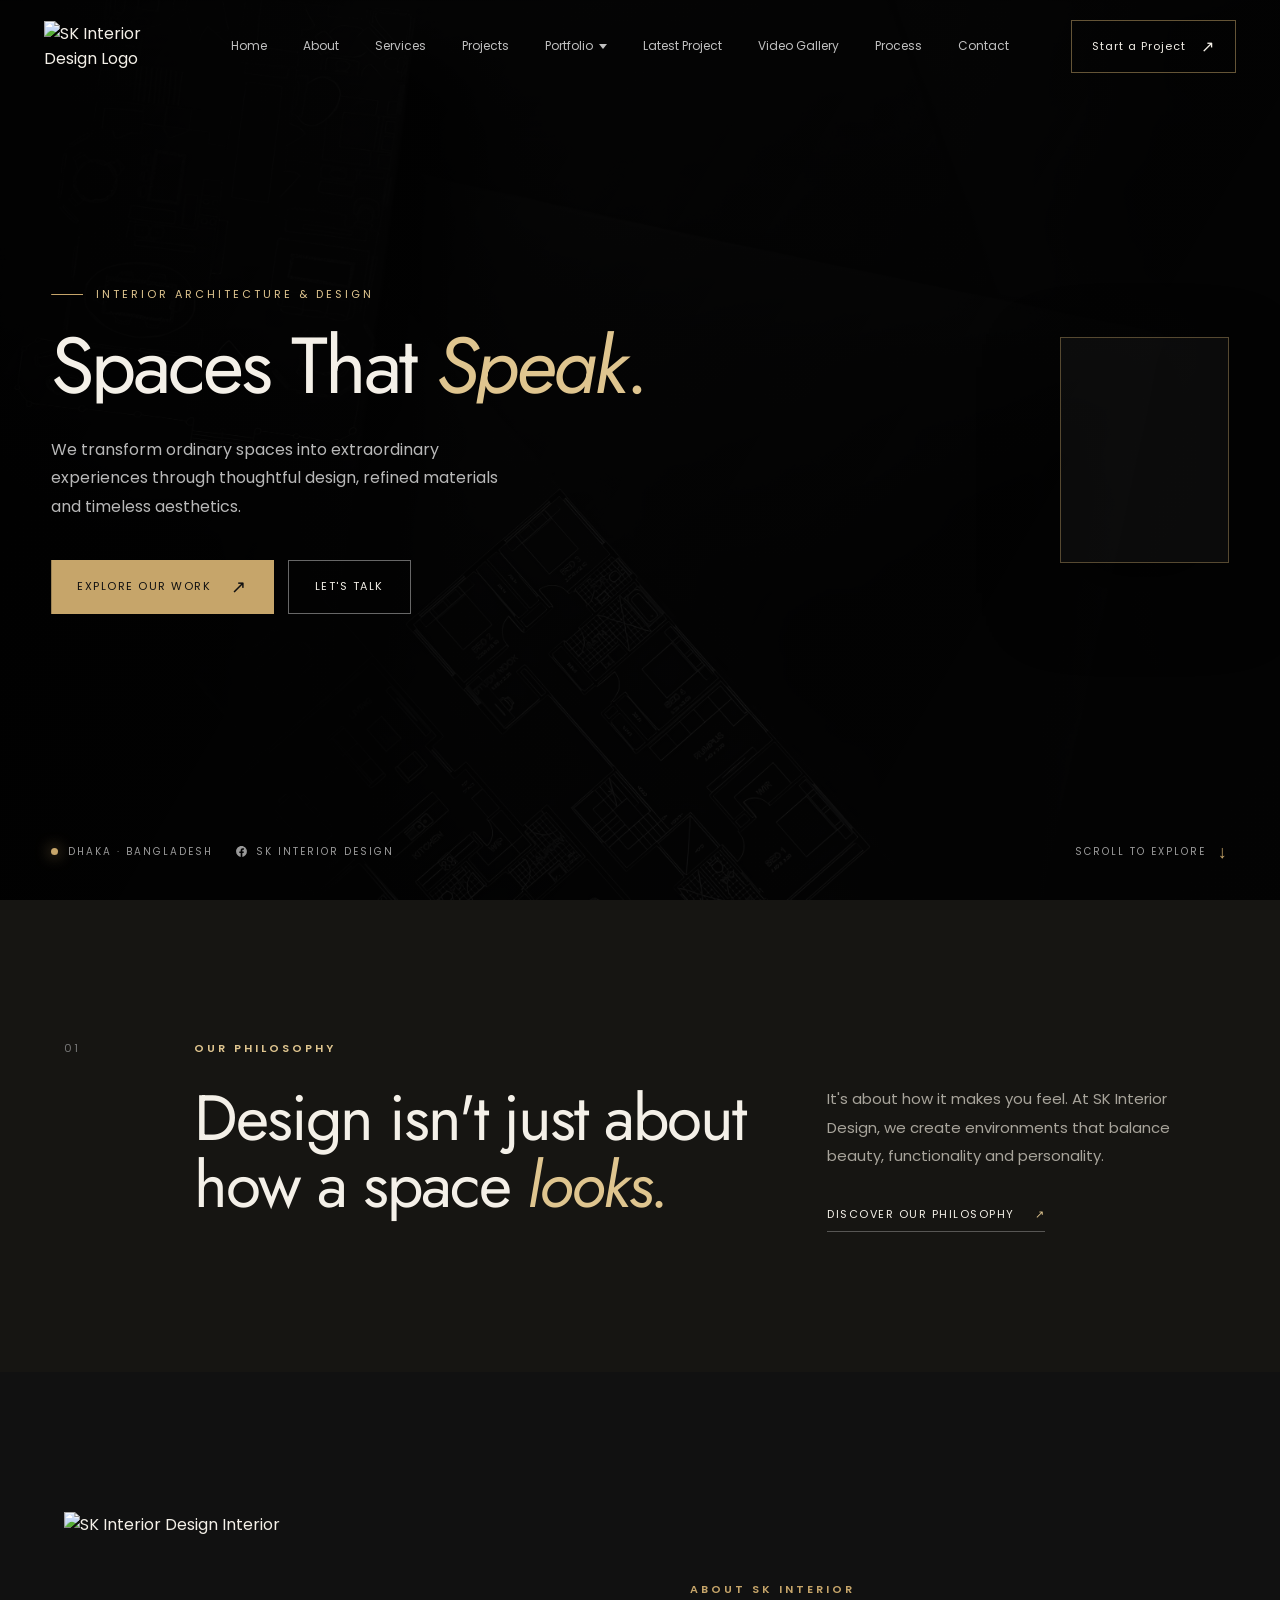
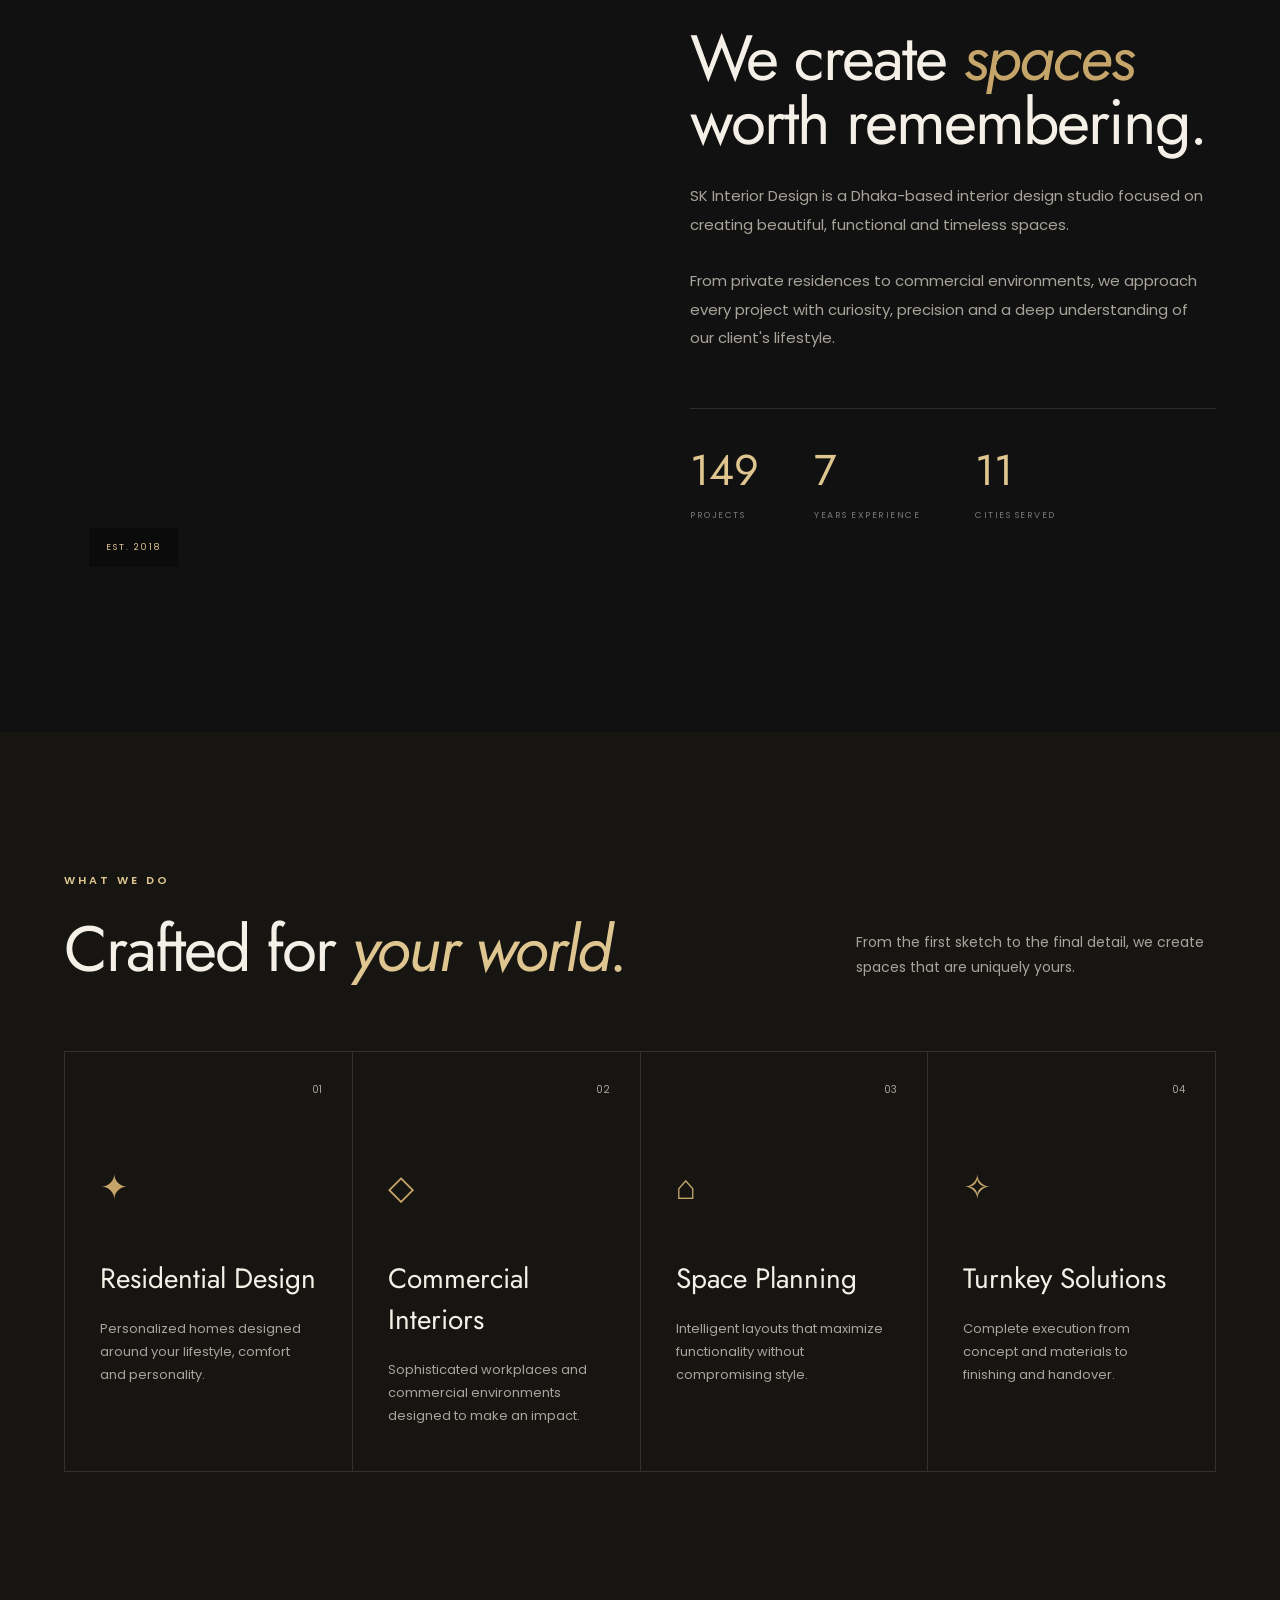
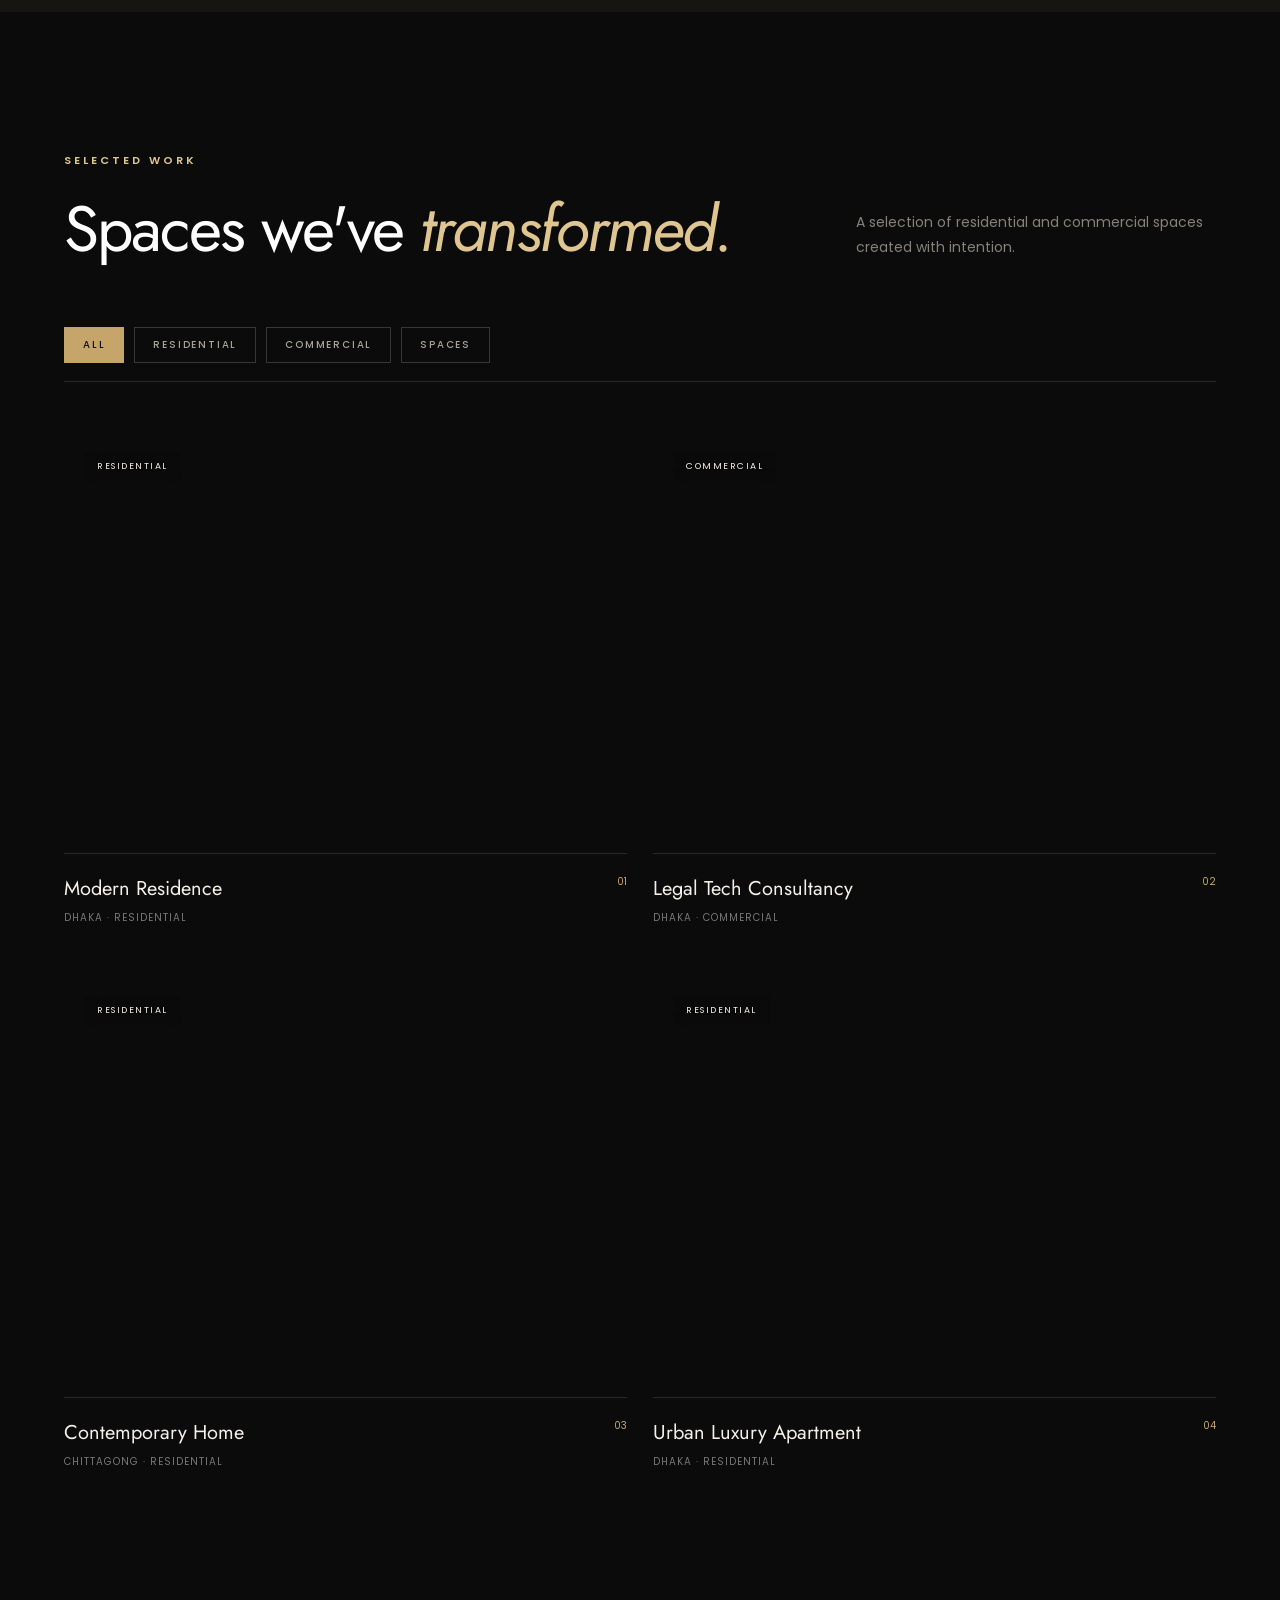
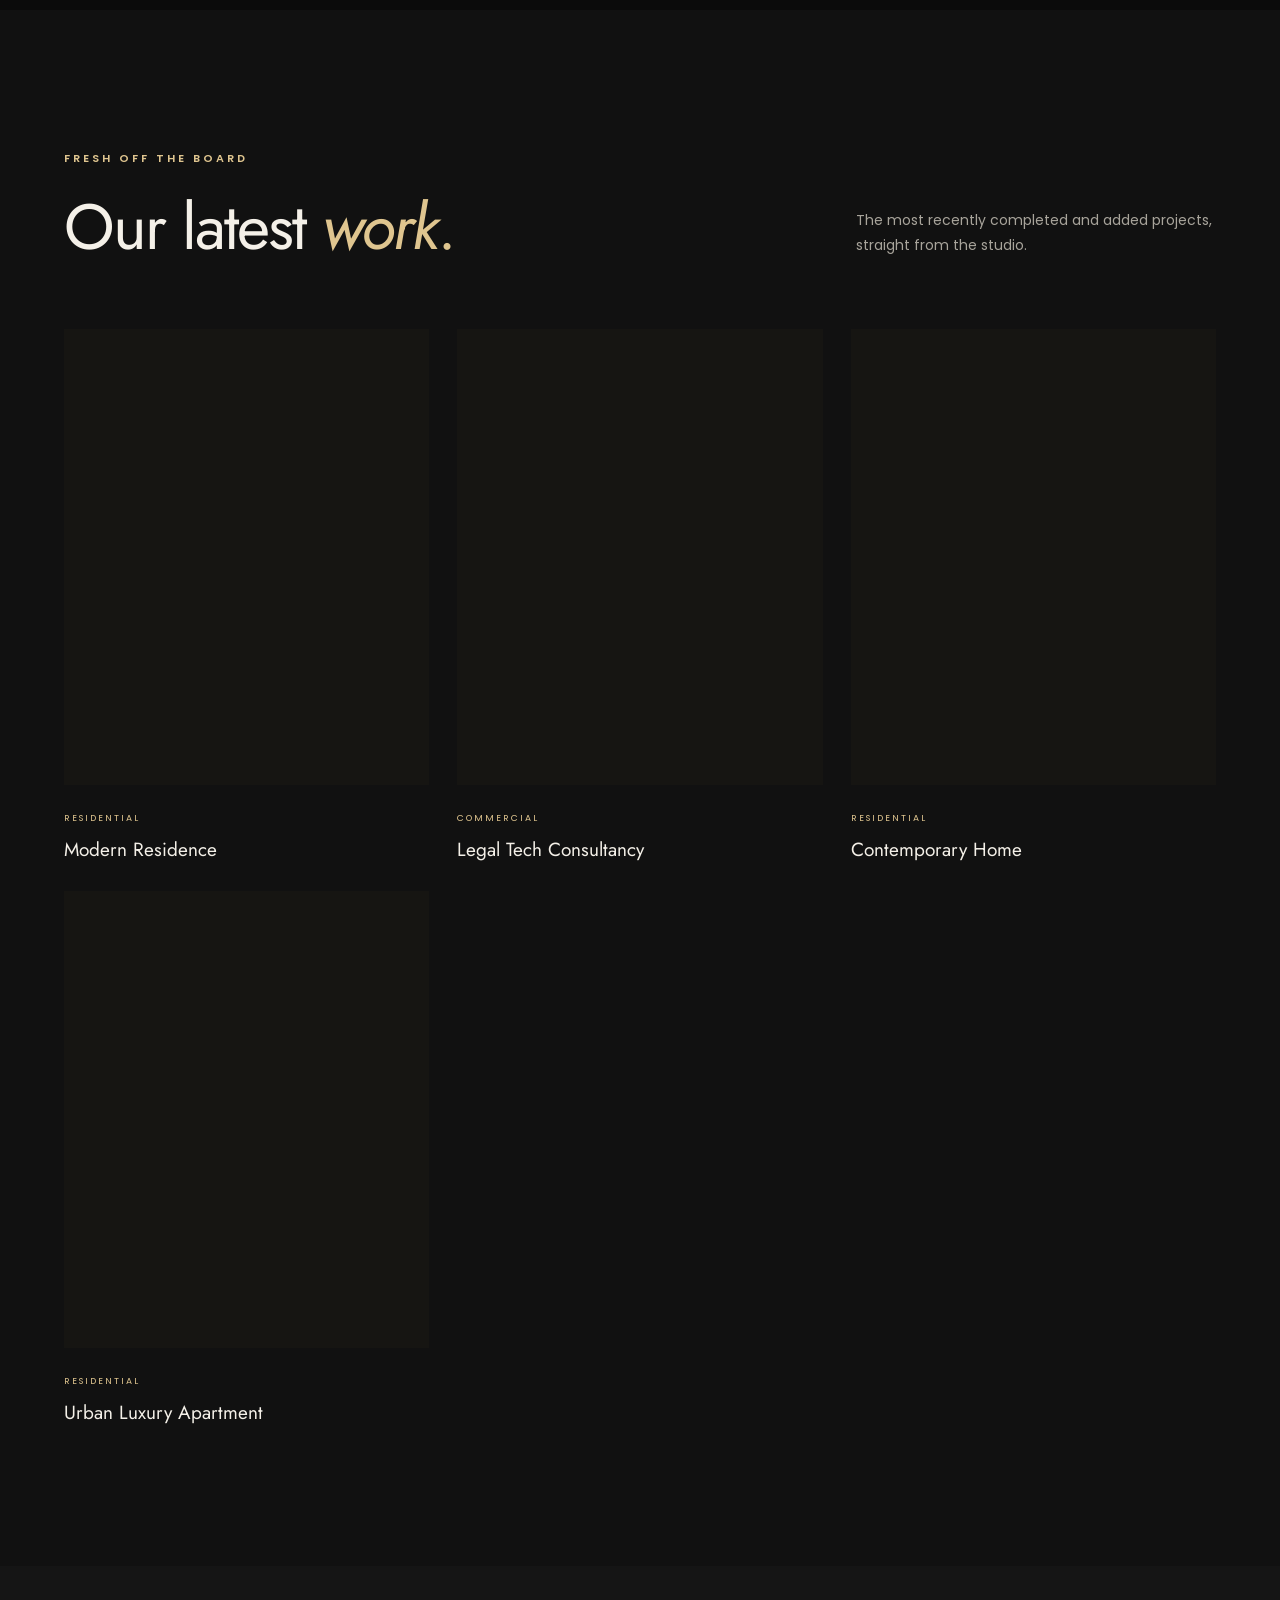
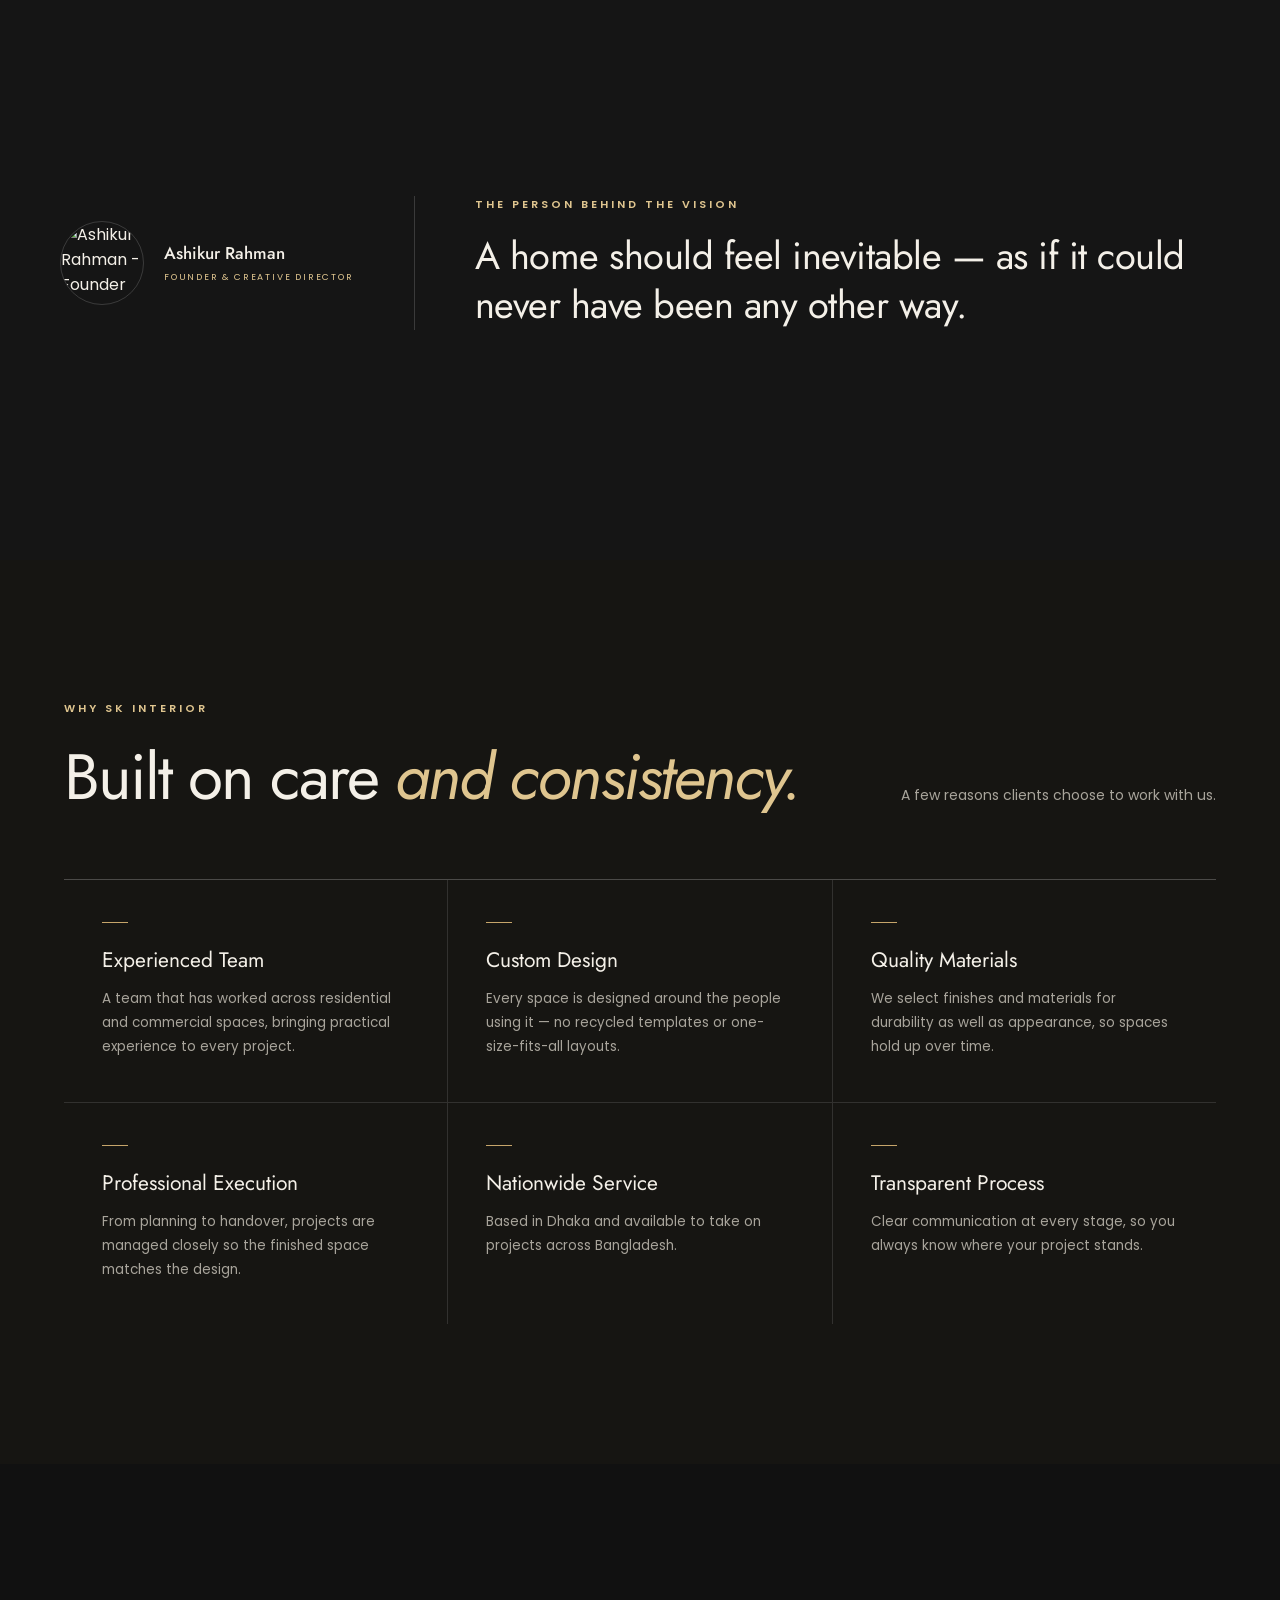
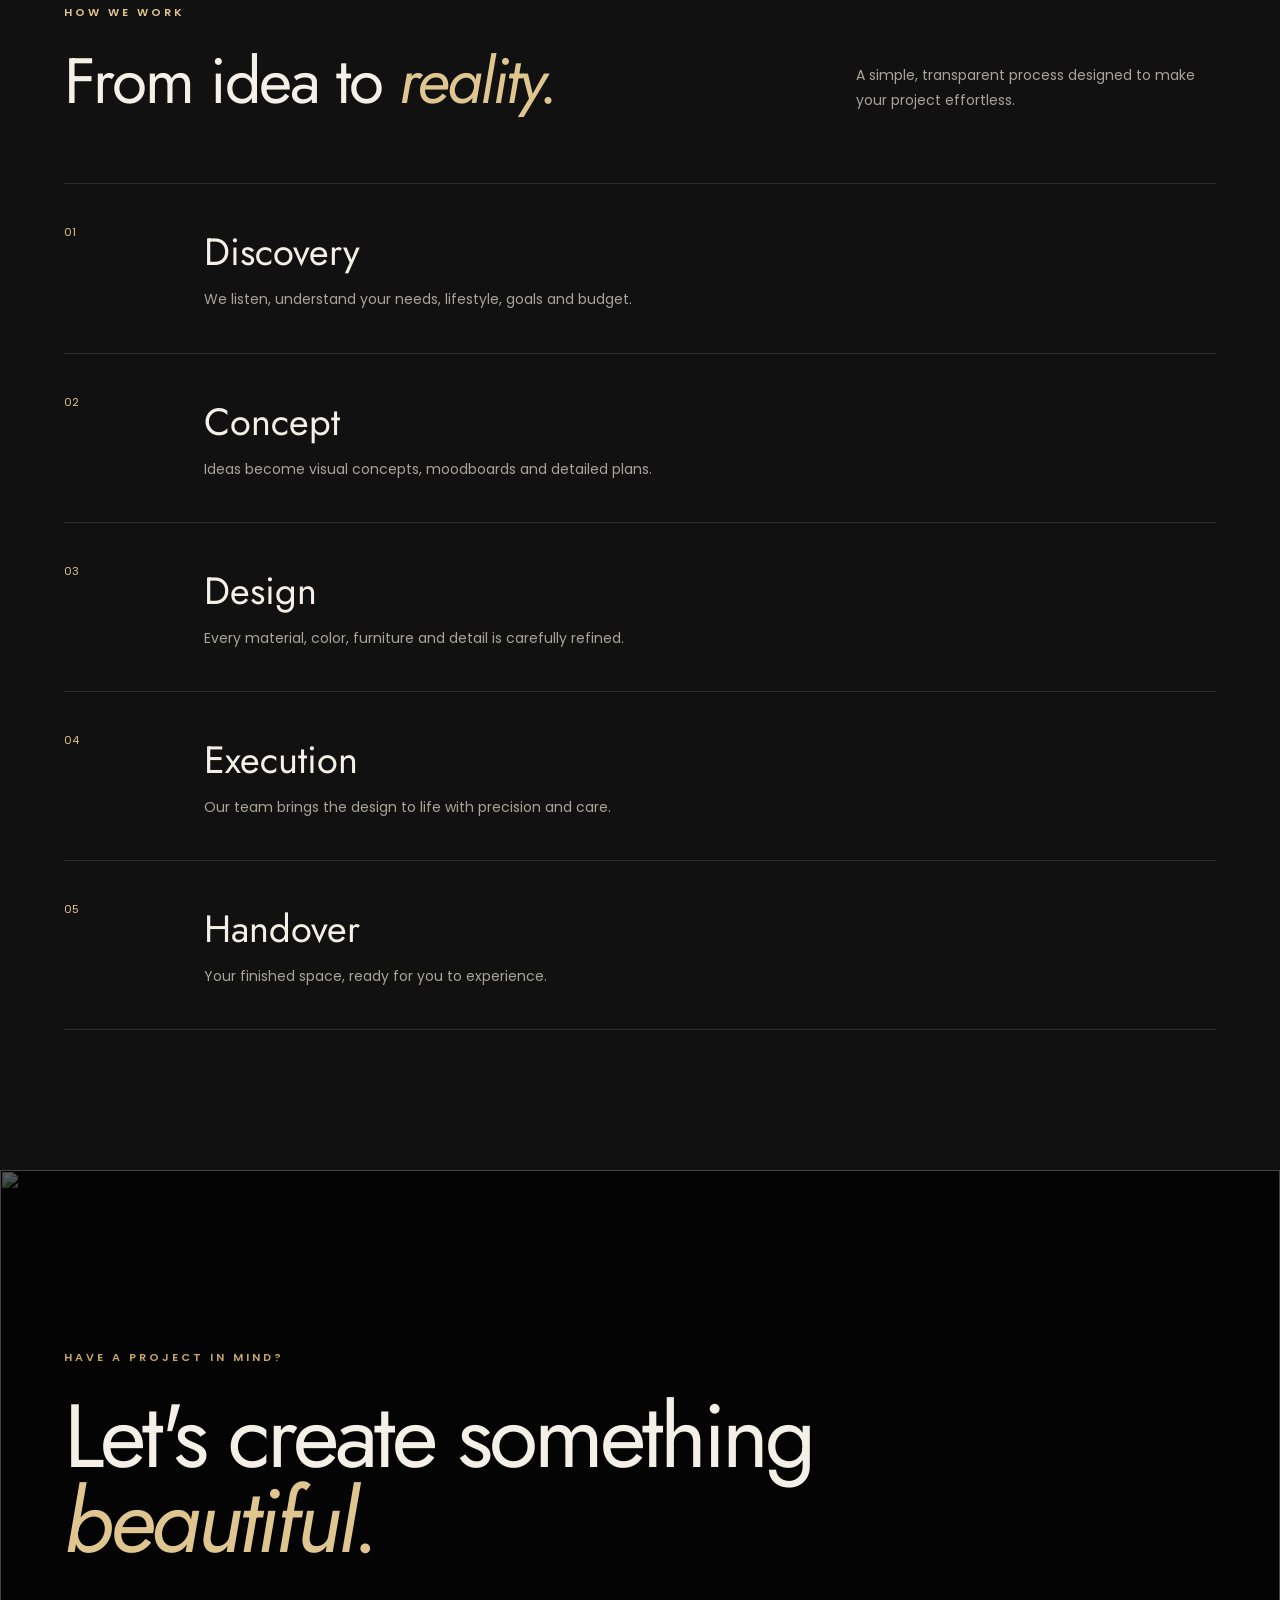
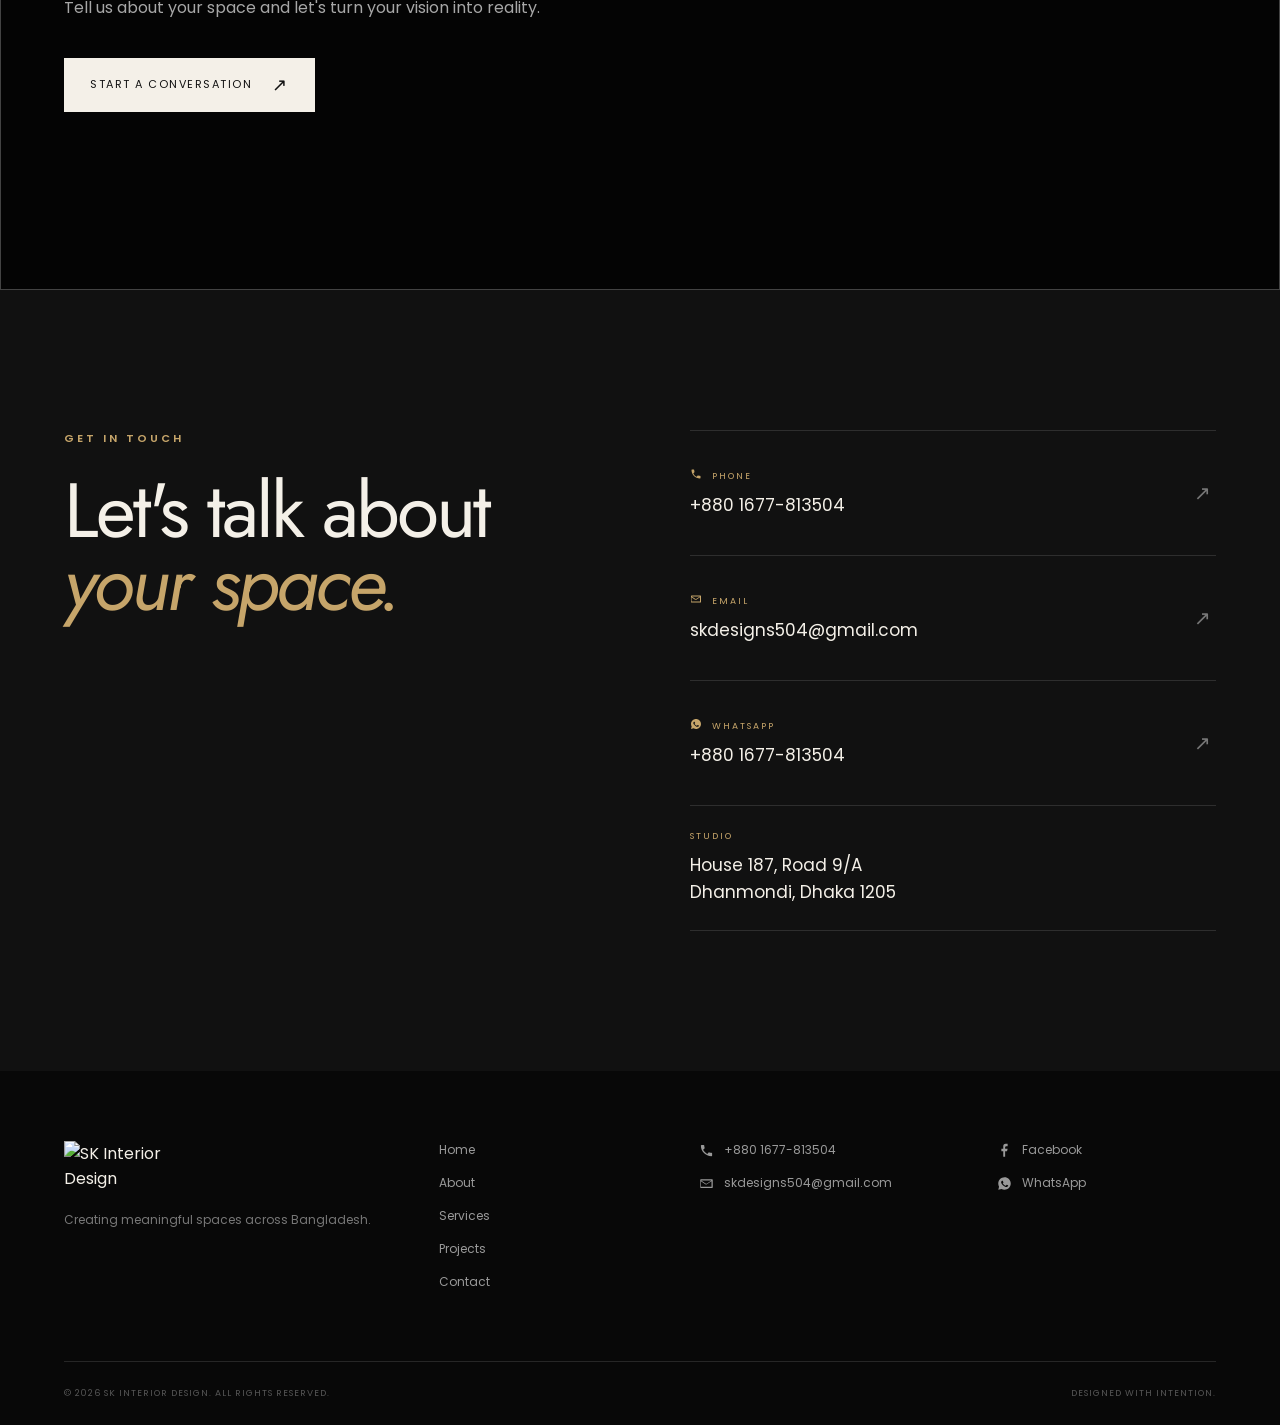
==== index.html @ 8499d1b9 "Initial SK Interior Design" ====
<!DOCTYPE html>
<html lang="en">
<head>
    <meta charset="UTF-8">
    <meta name="viewport" content="width=device-width, initial-scale=1.0">

    <title>SK Interior Design — Crafting Spaces That Inspire</title>

    <meta name="description" content="SK Interior Design creates sophisticated residential, commercial and luxury interior spaces across Bangladesh.">

    <meta name="color-scheme" content="dark">
    <meta name="theme-color" content="#0b0b0b">
    <link rel="preconnect" href="https://script.google.com">
    <link rel="preconnect" href="https://script.googleusercontent.com">
    <link rel="preconnect" href="https://drive.google.com">
    <link rel="preconnect" href="https://lh3.googleusercontent.com" crossorigin>
    <link rel="preconnect" href="https://fonts.googleapis.com">
    <link rel="preconnect" href="https://fonts.gstatic.com" crossorigin>

    <link href="https://fonts.googleapis.com/css2?family=Jost:wght@300;400;500;600;700&family=Poppins:wght@300;400;500;600;700&display=swap" rel="stylesheet">

    <link rel="stylesheet" href="style.css">
    <!-- Start fetching the admin-set homepage image URL immediately,
         instead of waiting for all the scripts at the bottom of the
         page to load first. script.js picks this promise up. -->
    <script src="js/config.js"></script>
    <script>
        (function () {
            try {
                if (typeof API_BASE_URL !== "undefined" && API_BASE_URL) {
                    window.__skSettings = fetch(API_BASE_URL + "?action=getSettings")
                        .then(function (r) { return r.json(); })
                        .then(function (j) { return j && j.success ? j.data : {}; })
                        .catch(function () { return {}; });
                }
            } catch (e) {}
        })();
    </script>
</head>

<body>

    <!-- ================= NAVBAR ================= -->

    <header class="navbar">

        <div class="nav-container">

            <a href="#home" class="logo">
                <img src="images/logo.png" alt="SK Interior Design Logo">
            </a>

            <nav class="nav-links">

                <a href="#home">Home</a>
                <a href="#about">About</a>
                <a href="#services">Services</a>
                <a href="#projects">Projects</a>

                <div class="nav-item-dropdown" id="portfolioNavItem">
                    <button type="button" class="nav-dropdown-trigger" id="portfolioNavTrigger" aria-expanded="false" aria-haspopup="true">
                        Portfolio
                        <span class="nav-caret" aria-hidden="true"></span>
                    </button>
                    <div class="portfolio-dropdown-panel" id="portfolioDropdownPanel">
                        <!-- Populated from the backend at runtime. See js/portfolio.js: renderPortfolioDropdown() -->
                    </div>
                </div>

                <a href="#latestProject">Latest Project</a>
                <a href="#videoGallery">Video Gallery</a>
                <a href="#process">Process</a>
                <a href="#contact">Contact</a>

            </nav>

            <a href="#contact" class="nav-button">
                Start a Project
                <span>↗</span>
            </a>

            <button class="menu-toggle" aria-label="Open Menu">
                <span></span>
                <span></span>
            </button>

        </div>

    </header>



    <!-- ================= HERO ================= -->

    <main>

        <section class="hero" id="home">

            <!-- Permanent background image — set once from a local file,
                 never changed via admin. Save your image as exactly:
                 images/hero-bg.jpg -->
            <div class="hero-fixed-bg">
                <img src="images/hero-bg.jpg" alt="">
            </div>

            <div class="hero-overlay"></div>

            <div class="container hero-inner">

                <div class="hero-text">

                    <div class="hero-kicker">
                        <span></span>
                        INTERIOR ARCHITECTURE & DESIGN
                    </div>

                    <h1>
                        Spaces That
                        <em>Speak.</em>
                    </h1>

                    <p>
                        We transform ordinary spaces into extraordinary
                        experiences through thoughtful design, refined
                        materials and timeless aesthetics.
                    </p>

                    <div class="hero-actions">

                        <a href="#projects" class="button button-primary">
                            Explore Our Work
                            <span>↗</span>
                        </a>

                        <a href="#contact" class="button button-outline">
                            Let's Talk
                        </a>

                    </div>

                </div>

                <!-- This image is the one controlled from Admin → Home.
                     Uploading a new one there swaps #heroImage's src
                     (see script.js: applyHomepageSettings()) — the
                     slide-in animation below plays on every page load
                     regardless of which image is set. -->
                <div class="hero-photo">
                    <img
                        id="heroImage"
                        data-default="https://images.unsplash.com/photo-1771888703723-01d85da1dae1?auto=format&fit=crop&w=1600&q=90"
                        alt="Featured interior"
                    >
                </div>

            </div>


            <div class="hero-bottom">

                <div class="hero-meta">

                    <div class="hero-location">
                        <span class="dot"></span>
                        Dhaka · Bangladesh
                    </div>

                    <a href="https://www.facebook.com/skinteriordesign.bd/" target="_blank" rel="noopener" class="hero-facebook">
                        <svg viewBox="0 0 24 24" aria-hidden="true"><path d="M22 12.06C22 6.5 17.52 2 12 2S2 6.5 2 12.06C2 17.08 5.66 21.23 10.44 22v-7.03H7.9v-2.91h2.54V9.85c0-2.5 1.49-3.89 3.77-3.89 1.09 0 2.24.2 2.24.2v2.46h-1.26c-1.24 0-1.63.77-1.63 1.56v1.88h2.78l-.45 2.91h-2.33V22C18.34 21.23 22 17.08 22 12.06Z"/></svg>
                        SK Interior Design
                    </a>

                </div>

                <div class="hero-scroll">
                    Scroll to explore
                    <span>↓</span>
                </div>

            </div>

        </section>



        <!-- ================= INTRO ================= -->

        <section class="intro section">

            <div class="container">

                <div class="intro-grid">

                    <div class="section-number">
                        01
                    </div>

                    <div class="intro-heading">

                        <div class="eyebrow">
                            OUR PHILOSOPHY
                        </div>

                        <h2>
                            Design isn't just
                            about how a space
                            <span>looks.</span>
                        </h2>

                    </div>

                    <div class="intro-text">

                        <p>
                            It's about how it makes you feel.
                            At SK Interior Design, we create
                            environments that balance beauty,
                            functionality and personality.
                        </p>

                        <a href="#about" class="text-link">
                            Discover our philosophy
                            <span>↗</span>
                        </a>

                    </div>

                </div>

            </div>

        </section>



        <!-- ================= ABOUT ================= -->

        <section class="about section" id="about">

            <div class="container">

                <div class="about-grid">

                    <div class="about-image">

                        <img
                            src="https://images.unsplash.com/photo-1600210492486-724fe5c67fb0?auto=format&fit=crop&w=1400&q=90"
                            alt="SK Interior Design Interior"
                        >

                        <div class="image-tag">
                            EST. 2018
                        </div>

                    </div>


                    <div class="about-content">

                        <div class="eyebrow">
                            ABOUT SK INTERIOR
                        </div>

                        <h2>
                            We create
                            <span>spaces</span>
                            worth remembering.
                        </h2>

                        <p>
                            SK Interior Design is a Dhaka-based interior
                            design studio focused on creating beautiful,
                            functional and timeless spaces.
                        </p>

                        <p>
                            From private residences to commercial
                            environments, we approach every project
                            with curiosity, precision and a deep
                            understanding of our client's lifestyle.
                        </p>


                        <div class="stats">

                            <div class="stat">
                                <strong data-count="150">0</strong>
                                <span>Projects</span>
                            </div>

                            <div class="stat">
                                <strong data-count="8">0</strong>
                                <span>Years Experience</span>
                            </div>

                            <div class="stat">
                                <strong data-count="12">0</strong>
                                <span>Cities Served</span>
                            </div>

                        </div>

                    </div>

                </div>

            </div>

        </section>



        <!-- ================= SERVICES ================= -->

        <section class="services section" id="services">

            <div class="container">

                <div class="section-header">

                    <div>
                        <div class="eyebrow">
                            WHAT WE DO
                        </div>

                        <h2>
                            Crafted for
                            <span>your world.</span>
                        </h2>
                    </div>

                    <p>
                        From the first sketch to the final detail,
                        we create spaces that are uniquely yours.
                    </p>

                </div>


                <div class="services-grid" id="servicesGrid">
                    <!-- Rendered dynamically by script.js from js/api.js (getServices) -->
                </div>

            </div>

        </section>



        <!-- ================= PROJECTS ================= -->

        <section class="projects section" id="projects">

            <div class="container">

                <div class="section-header projects-header">

                    <div>

                        <div class="eyebrow">
                            SELECTED WORK
                        </div>

                        <h2>
                            Spaces we've
                            <span>transformed.</span>
                        </h2>

                    </div>

                    <p>
                        A selection of residential and commercial
                        spaces created with intention.
                    </p>

                </div>


                <div class="filter-bar" id="filterBar">
                    <!-- Category filter buttons are generated by js/projects.js -->
                </div>

                <div class="project-grid" id="projectGrid">
                    <!-- Project cards are generated by js/projects.js -->
                </div>

            </div>

        </section>



        <!-- ================= PROJECT DETAIL MODAL ================= -->

        <div class="project-modal" id="projectModal" aria-hidden="true">

            <button class="project-modal-close" id="modalClose" aria-label="Close project">✕</button>

            <div class="project-modal-inner">

                <div class="project-modal-gallery" id="modalGallery">
                    <img id="modalGalleryImg" src="" alt="">
                    <div class="gallery-loading" id="galleryLoading" aria-hidden="true"><span></span></div>

                    <button class="gallery-nav gallery-prev" id="galleryPrev" aria-label="Previous image">‹</button>
                    <button class="gallery-nav gallery-next" id="galleryNext" aria-label="Next image">›</button>

                    <div class="gallery-dots" id="galleryDots"></div>
                </div>

                <div class="gallery-thumbs" id="galleryThumbs"></div>

                <div class="project-modal-projectnav">
                    <button type="button" id="modalPrevProject" aria-label="Previous project">‹ Previous Project</button>
                    <button type="button" id="modalNextProject" aria-label="Next project">Next Project ›</button>
                </div>

                <div class="project-modal-body">

                    <div>
                        <div class="project-modal-meta" id="modalMeta"></div>
                        <h3 class="project-modal-title" id="modalTitle"></h3>

                        <p class="project-modal-description" id="modalDescription"></p>

                        <div class="project-modal-video" id="modalVideo"></div>
                    </div>

                    <div class="project-modal-facts" id="modalFacts"></div>

                </div>

            </div>

        </div>



        <!-- ================= OUR WORK IN MOTION ================= -->

        <section class="video-section section">

            <div class="container">

                <div class="section-header">

                    <div>
                        <div class="eyebrow">
                            OUR WORK IN MOTION
                        </div>

                        <h2>
                            See the spaces
                            <span>come alive.</span>
                        </h2>
                    </div>

                    <p>
                        Walkthroughs and video features from
                        select projects.
                    </p>

                </div>

                <div class="video-grid" id="videoGrid">
                    <!-- Video cards are generated by js/projects.js from projects with a video URL -->
                </div>

            </div>

        </section>



        <!-- ================= LATEST PROJECT ================= -->

        <section class="latest-project section" id="latestProject">

            <div class="container">

                <div class="section-header">

                    <div>
                        <div class="eyebrow">
                            FRESH OFF THE BOARD
                        </div>

                        <h2>
                            Our latest
                            <span>work.</span>
                        </h2>
                    </div>

                    <p>
                        The most recently completed and added
                        projects, straight from the studio.
                    </p>

                </div>

                <div class="latest-project-grid" id="latestProjectGrid">
                    <!-- Populated from the backend at runtime. See js/portfolio.js: renderLatestProject() -->
                </div>

            </div>

        </section>



        <!-- ================= OWNER ================= -->

        <section class="founder section">

            <div class="founder-strip">

                <div class="founder-identity">

                    <div class="founder-photo-round">

                        <img
                            src="images/ashikur-rahman.jpg"
                            alt="Ashikur Rahman - Founder of SK Interior Design"
                        >

                    </div>

                    <div class="founder-identity-text">
                        <strong>Ashikur Rahman</strong>
                        <span>FOUNDER &amp; CREATIVE DIRECTOR</span>
                    </div>

                </div>

                <div class="founder-divider" aria-hidden="true"></div>

                <div class="founder-headline">

                    <div class="eyebrow">
                        THE PERSON BEHIND THE VISION
                    </div>

                    <h2>
                        A home should feel inevitable —
                        as if it could never have
                        been any other way.
                    </h2>

                </div>

            </div>

        </section>




        <!-- ================= WHY SK INTERIOR ================= -->

        <section class="why-sk section">

            <div class="container">

                <div class="section-header">

                    <div>
                        <div class="eyebrow">
                            WHY SK INTERIOR
                        </div>

                        <h2>
                            Built on care
                            <span>and consistency.</span>
                        </h2>
                    </div>

                    <p>
                        A few reasons clients choose to work
                        with us.
                    </p>

                </div>

                <div class="why-grid" id="whyGrid">
                    <!-- Rendered dynamically by script.js from js/api.js (getWhySK) -->
                </div>

            </div>

        </section>



        <!-- ================= PROCESS ================= -->

        <section class="process section" id="process">

            <div class="container">

                <div class="section-header">

                    <div>

                        <div class="eyebrow">
                            HOW WE WORK
                        </div>

                        <h2>
                            From idea to
                            <span>reality.</span>
                        </h2>

                    </div>

                    <p>
                        A simple, transparent process designed
                        to make your project effortless.
                    </p>

                </div>


                <div class="process-list" id="processList">
                    <!-- Rendered dynamically by script.js from js/api.js (getProcess) -->
                </div>

            </div>

        </section>



        <!-- ================= VIDEO GALLERY ================= -->

        <section class="video-gallery section" id="videoGallery">

            <div class="container">

                <div class="section-header">

                    <div>
                        <div class="eyebrow">
                            VIDEO GALLERY
                        </div>

                        <h2>
                            Watch the
                            <span>studio at work.</span>
                        </h2>
                    </div>

                    <p>
                        A dedicated collection of videos — separate
                        from individual project walkthroughs.
                    </p>

                </div>

                <div class="video-gallery-grid" id="videoGalleryGrid">
                    <!-- Populated from the backend at runtime. See js/portfolio.js: renderVideoGallery() -->
                </div>

            </div>

        </section>



        <!-- ================= CTA ================= -->

        <section class="cta section" id="contact">

            <div class="cta-bg">

                <img
                    src="https://images.unsplash.com/photo-1600210491892-03d54c0aaf87?auto=format&fit=crop&w=2200&q=90"
                    alt=""
                >

            </div>

            <div class="cta-overlay"></div>


            <div class="container">

                <div class="cta-content">

                    <div class="eyebrow">
                        HAVE A PROJECT IN MIND?
                    </div>

                    <h2>
                        Let's create
                        something <em>beautiful.</em>
                    </h2>

                    <p>
                        Tell us about your space and let's
                        turn your vision into reality.
                    </p>

                    <a
                        href="https://wa.me/8801677813504"
                        target="_blank"
                        class="button button-light"
                    >
                        Start a Conversation
                        <span>↗</span>
                    </a>

                </div>

            </div>

        </section>

        <!-- ================= CONTACT ================= -->

        <section class="contact section">

            <div class="container">

                <div class="contact-grid">

                    <div>

                        <div class="eyebrow">
                            GET IN TOUCH
                        </div>

                        <h2>
                            Let's talk about
                            <span>your space.</span>
                        </h2>

                    </div>


                    <div class="contact-details">

                        <a href="tel:+8801677813504" class="contact-item">

                            <span><svg class="icon" viewBox="0 0 24 24" fill="currentColor" aria-hidden="true"><path d="M6.6 10.8c1.4 2.8 3.8 5.1 6.6 6.6l2.2-2.2c.3-.3.7-.4 1-.2 1.1.4 2.3.6 3.6.6.6 0 1 .4 1 1V20c0 .6-.4 1-1 1C10.6 21 3 13.4 3 4c0-.6.4-1 1-1h3.4c.6 0 1 .4 1 1 0 1.3.2 2.5.6 3.6.1.4 0 .8-.2 1L6.6 10.8z"/></svg> PHONE</span>

                            <strong>
                                +880 1677-813504
                            </strong>

                            <small>↗</small>

                        </a>


                        <a href="mailto:skdesigns504@gmail.com" class="contact-item">

                            <span><svg class="icon" viewBox="0 0 24 24" fill="currentColor" aria-hidden="true"><path d="M3 5h18a1 1 0 0 1 1 1v12a1 1 0 0 1-1 1H3a1 1 0 0 1-1-1V6a1 1 0 0 1 1-1zm.4 2 7.7 5.2a1 1 0 0 0 1.1 0L19.9 7H3.4zM20 8.3l-7.5 5a2 2 0 0 1-2.3 0L3 8.3V17h17V8.3z"/></svg> EMAIL</span>

                            <strong>
                                skdesigns504@gmail.com
                            </strong>

                            <small>↗</small>

                        </a>


                        <a href="https://wa.me/8801677813504" target="_blank" rel="noopener" class="contact-item">

                            <span><svg class="icon" viewBox="0 0 24 24" fill="currentColor" aria-hidden="true"><path d="M12 2C6.5 2 2 6.5 2 12c0 1.8.5 3.5 1.3 5L2 22l5.2-1.4c1.4.8 3 1.2 4.8 1.2 5.5 0 10-4.5 10-10S17.5 2 12 2zm5.2 14.3c-.2.6-1.3 1.2-1.8 1.2-.5.1-1 .1-1.6-.1-.4-.1-.9-.3-1.5-.6-2.7-1.2-4.4-3.9-4.6-4.1-.1-.2-1.1-1.4-1.1-2.7s.7-1.9 1-2.2c.2-.3.5-.3.7-.3h.5c.2 0 .4 0 .6.4.2.5.7 1.7.8 1.8.1.1.1.3 0 .5-.1.2-.1.3-.3.5l-.4.5c-.1.1-.3.3-.1.6.2.3.8 1.3 1.7 2.1 1.2 1 2.1 1.4 2.5 1.5.3.1.5.1.7-.1.2-.2.7-.8.9-1.1.2-.3.4-.2.6-.1l1.6.8c.2.1.4.2.4.3.1.2.1.7-.1 1.3z"/></svg> WHATSAPP</span>

                            <strong>
                                +880 1677-813504
                            </strong>

                            <small>↗</small>

                        </a>


                        <div class="contact-item">

                            <span>STUDIO</span>

                            <strong>
                                House 187, Road 9/A<br>
                                Dhanmondi, Dhaka 1205
                            </strong>

                        </div>

                    </div>

                </div>

            </div>

        </section>

    </main>



    <!-- ================= FOOTER ================= -->

    <footer class="footer">

        <div class="container">

            <div class="footer-top">

                <div class="footer-brand">

                    <img src="images/logo.png" alt="SK Interior Design">

                    <p>
                        Creating meaningful spaces
                        across Bangladesh.
                    </p>

                </div>


                <div class="footer-links">

                    <a href="#home">Home</a>
                    <a href="#about">About</a>
                    <a href="#services">Services</a>
                    <a href="#projects">Projects</a>
                    <a href="#contact">Contact</a>

                </div>


                <div class="footer-contact">

                    <a href="tel:+8801677813504" aria-label="Call SK Interior Design">
                        <svg class="icon" viewBox="0 0 24 24" fill="currentColor" aria-hidden="true"><path d="M6.6 10.8c1.4 2.8 3.8 5.1 6.6 6.6l2.2-2.2c.3-.3.7-.4 1-.2 1.1.4 2.3.6 3.6.6.6 0 1 .4 1 1V20c0 .6-.4 1-1 1C10.6 21 3 13.4 3 4c0-.6.4-1 1-1h3.4c.6 0 1 .4 1 1 0 1.3.2 2.5.6 3.6.1.4 0 .8-.2 1L6.6 10.8z"/></svg>
                        +880 1677-813504
                    </a>

                    <a href="mailto:skdesigns504@gmail.com" aria-label="Email SK Interior Design">
                        <svg class="icon" viewBox="0 0 24 24" fill="currentColor" aria-hidden="true"><path d="M3 5h18a1 1 0 0 1 1 1v12a1 1 0 0 1-1 1H3a1 1 0 0 1-1-1V6a1 1 0 0 1 1-1zm.4 2 7.7 5.2a1 1 0 0 0 1.1 0L19.9 7H3.4zM20 8.3l-7.5 5a2 2 0 0 1-2.3 0L3 8.3V17h17V8.3z"/></svg>
                        skdesigns504@gmail.com
                    </a>

                </div>


                <div class="footer-social">

                    <a
                        href="https://www.facebook.com/skinteriordesign.bd/"
                        target="_blank"
                        rel="noopener"
                        aria-label="SK Interior Design on Facebook"
                        title="Facebook"
                    >
                        <svg class="icon" viewBox="0 0 24 24" fill="currentColor" aria-hidden="true"><path d="M13 22v-9h3l1-4h-4V7c0-1 .5-2 2-2h2V1h-3c-3 0-4 2-4 4v4H7v4h3v9h3z"/></svg>
                        Facebook
                    </a>

                    <a
                        href="https://wa.me/8801677813504"
                        target="_blank"
                        rel="noopener"
                        aria-label="Message SK Interior Design on WhatsApp"
                        title="WhatsApp"
                    >
                        <svg class="icon" viewBox="0 0 24 24" fill="currentColor" aria-hidden="true"><path d="M12 2C6.5 2 2 6.5 2 12c0 1.8.5 3.5 1.3 5L2 22l5.2-1.4c1.4.8 3 1.2 4.8 1.2 5.5 0 10-4.5 10-10S17.5 2 12 2zm5.2 14.3c-.2.6-1.3 1.2-1.8 1.2-.5.1-1 .1-1.6-.1-.4-.1-.9-.3-1.5-.6-2.7-1.2-4.4-3.9-4.6-4.1-.1-.2-1.1-1.4-1.1-2.7s.7-1.9 1-2.2c.2-.3.5-.3.7-.3h.5c.2 0 .4 0 .6.4.2.5.7 1.7.8 1.8.1.1.1.3 0 .5-.1.2-.1.3-.3.5l-.4.5c-.1.1-.3.3-.1.6.2.3.8 1.3 1.7 2.1 1.2 1 2.1 1.4 2.5 1.5.3.1.5.1.7-.1.2-.2.7-.8.9-1.1.2-.3.4-.2.6-.1l1.6.8c.2.1.4.2.4.3.1.2.1.7-.1 1.3z"/></svg>
                        WhatsApp
                    </a>

                </div>

            </div>


            <div class="footer-bottom">

                <span>
                    © 2026 SK Interior Design. All rights reserved.
                </span>

                <span>
                    Designed with intention.
                </span>

            </div>

        </div>

    </footer>


    <script src="js/config.js"></script>
    <script src="js/api.js"></script>
    <script src="js/projects.js"></script>
    <script src="js/portfolio.js"></script>
    <script src="script.js"></script>

</body>
</html>
---- style.css ----
/* =========================================================
   SK INTERIOR DESIGN
   PREMIUM RESPONSIVE STYLESHEET
========================================================= */


/* =========================================================
   RESET
========================================================= */

* {
    margin: 0;
    padding: 0;
    box-sizing: border-box;
}

html {
    scroll-behavior: smooth;

    width: 100%;
    max-width: 100%;

    overflow-x: hidden;

    overscroll-behavior-x: none;
}

body {
    font-family: var(--font-body);

    background: var(--black);
    color: var(--cream);

    width: 100%;
    max-width: 100%;
    min-width: 0;

    overflow-x: hidden;

    /* Forces grayscale anti-aliasing instead of subpixel/ClearType
       rendering — without this, large light-colored text on a pure
       black background can show a colored (red/green/blue) fringe
       around letter edges on some mobile browsers. */
    -webkit-font-smoothing: antialiased;
    -moz-osx-font-smoothing: grayscale;
    text-rendering: optimizeLegibility;

    overscroll-behavior-x: none;
}

body.menu-open {
    overflow: hidden;
}

body.menu-open {
    overflow: hidden;
}

main {
    overflow-x: hidden;
    overflow-x: clip;
}

img {
    display: block;
    width: 100%;
    max-width: 100%;
}

a {
    color: inherit;
    text-decoration: none;
}

button {
    font-family: inherit;
}

h1,
h2,
h3,
p,
blockquote,
strong,
span,
a {
    max-width: 100%;
}

h1,
h2,
h3,
p,
blockquote,
strong {
    overflow-wrap: break-word;
}

.container {
    width: min(1200px, 90%);
    max-width: 100%;
    margin: auto;
    min-width: 0;
}

.section {
    padding: 140px 0;
    width: 100%;
    max-width: 100%;
    min-width: 0;
}

.eyebrow {
    font-size: 11px;
    letter-spacing: 3px;
    font-weight: 600;
    color: var(--gold);
    margin-bottom: 28px;
}

span {
    transition: color .3s ease;
}


/* =========================================================
   ROOT COLORS
========================================================= */

:root {
    --black: #0b0b0b;
    --dark: #111111;
    --dark-2: #171717;
    --surface: #161512;
    --surface-2: #1b1a16;
    --cream: #f4f0e8;
    --muted: #a8a49b;
    --gold: #c6a56a;
    --gold-light: #dfc58f;
    --white: #ffffff;
    --line: rgba(255,255,255,0.12);
    --error: #c9806f;
    --success: #9db98a;

    /* Sitewide typography — exactly two families, per brand
       guidelines: Jost for headings/display text, Poppins for
       everything else (body copy, nav, buttons, labels, UI). */
    --font-heading: "Jost", sans-serif;
    --font-body: "Poppins", sans-serif;
}


/* =========================================================
   NAVBAR
========================================================= */

.navbar {
    position: absolute;
    top: 0;
    left: 0;
    width: 100%;
    max-width: 100%;
    z-index: 1000;
    transition: .4s ease;
}

.navbar.scrolled {
    background: rgba(10,10,10,.88);
    backdrop-filter: blur(20px);
    border-bottom: 1px solid var(--line);
}

.nav-container {
    width: 100%;
    max-width: 100%;
    margin: 0 auto;
    padding: 0 clamp(20px, 3.4vw, 56px);
    height: 92px;

    display: flex;
    align-items: center;
    justify-content: space-between;

    min-width: 0;
}

.logo {
    flex-shrink: 0;
}

.logo img {
    width: 125px;
    max-width: 125px;
    height: auto;
    object-fit: contain;
}

.nav-links {
    display: flex;
    align-items: center;
    gap: 36px;
    min-width: 0;
}

.nav-links a {
    position: relative;
    font-size: 12px;
    color: rgba(255,255,255,.75);
    transition: .3s ease;
    white-space: nowrap;
}

.nav-links a::after {
    content: "";
    position: absolute;
    left: 0;
    bottom: -8px;
    width: 0;
    height: 1px;
    background: var(--gold);
    transition: .3s ease;
}

.nav-links a:hover {
    color: white;
}

.nav-links a:hover::after {
    width: 100%;
}


/* ---- Portfolio dropdown ---- */

.nav-item-dropdown {
    position: relative;
}

.nav-dropdown-trigger {
    display: flex;
    align-items: center;
    gap: 6px;

    background: transparent;
    border: 0;

    font-size: 12px;
    color: rgba(255,255,255,.75);

    font-family: var(--font-body);

    cursor: pointer;

    transition: .3s ease;
}

.nav-dropdown-trigger:hover,
.nav-item-dropdown.open .nav-dropdown-trigger {
    color: white;
}

.nav-caret {
    display: inline-block;

    width: 0;
    height: 0;

    border-left: 4px solid transparent;
    border-right: 4px solid transparent;
    border-top: 5px solid currentColor;

    transition: transform .25s ease;
}

.nav-dropdown-trigger[aria-expanded="true"] .nav-caret {
    transform: rotate(180deg);
}

.portfolio-dropdown-panel {
    position: absolute;
    top: calc(100% + 22px);
    left: 50%;
    transform: translateX(-50%) translateY(-8px);

    min-width: 620px;

    background: var(--dark);
    border: 1px solid var(--line);

    padding: 26px;

    display: grid;
    grid-template-columns: repeat(2, minmax(0, 1fr));
    gap: 4px 30px;

    opacity: 0;
    visibility: hidden;
    pointer-events: none;

    transition: opacity .25s ease, transform .25s ease, visibility .25s;

    z-index: 500;
}

.portfolio-dropdown-panel.open {
    opacity: 1;
    visibility: visible;
    pointer-events: auto;
    transform: translateX(-50%) translateY(0);
}

.portfolio-dropdown-item {
    padding: 10px 0;

    border-bottom: 1px solid var(--line);
}

.portfolio-toplink {
    display: flex;
    align-items: center;
    justify-content: space-between;
    width: 100%;

    background: transparent;
    border: 0;

    text-align: left;

    font-family: var(--font-body);
    font-size: 12.5px;
    letter-spacing: .5px;

    color: var(--cream);

    cursor: pointer;

    padding: 4px 0;
}

.portfolio-toplink:hover {
    color: var(--gold-light);
}

.portfolio-caret {
    display: inline-block;

    width: 0;
    height: 0;

    border-top: 3.5px solid transparent;
    border-bottom: 3.5px solid transparent;
    border-left: 4.5px solid #777;
}

.portfolio-subnav {
    margin: 8px 0 4px 14px;

    display: flex;
    flex-direction: column;
    gap: 8px;
}

.portfolio-sublink {
    background: transparent;
    border: 0;

    text-align: left;

    font-family: var(--font-body);
    font-size: 11.5px;

    color: var(--muted);

    cursor: pointer;
}

.portfolio-sublink:hover {
    color: var(--gold-light);
}

.nav-button {
    display: flex;
    gap: 15px;
    align-items: center;

    flex-shrink: 0;

    border: 1px solid rgba(198,165,106,.5);
    padding: 13px 20px;

    font-size: 11px;
    letter-spacing: 1px;

    transition: .3s ease;
}

.nav-button:hover {
    background: var(--gold);
    color: var(--black);
}

.nav-button span {
    font-size: 16px;
}

.menu-toggle {
    display: none;

    background: none;
    border: 1px solid rgba(198,165,106,.45);
    border-radius: 50%;

    width: 44px;
    height: 44px;

    position: relative;

    transition: .3s ease;

    flex-shrink: 0;
}

.menu-toggle.active {
    border-color: rgba(198,165,106,.8);
    background: rgba(198,165,106,.08);
}

.menu-toggle span {
    position: absolute;

    width: 16px;
    height: 1px;

    background: white;

    left: 50%;
    margin-left: -8px;

    transition: .3s ease;
}

.menu-toggle span:first-child {
    top: 18px;
}

.menu-toggle span:last-child {
    top: 25px;
}

.menu-toggle.active span:first-child {
    transform: rotate(45deg);
    top: 21.5px;
}

.menu-toggle.active span:last-child {
    transform: rotate(-45deg);
    top: 21.5px;
}


/* =========================================================
   HERO
========================================================= */

.hero {
    height: 100vh;
    min-height: 700px;

    position: relative;

    display: flex;
    align-items: center;

    overflow: hidden;
    width: 100%;
    max-width: 100%;

    background: var(--black);
}

/* ---- Permanent background image — set once from a local file
   (images/hero-bg.jpg), never changed via the admin panel. Kept
   low-opacity/dark so it reads as texture, not a competing photo. ---- */

.hero-fixed-bg {
    position: absolute;
    inset: 0;

    width: 100%;
    max-width: 100%;

    overflow: hidden;
}

.hero-fixed-bg img {
    width: 100%;
    height: 100%;

    object-fit: cover;
    opacity: .35;
}

.hero-overlay {
    position: absolute;
    inset: 0;

    background:
        linear-gradient(
            120deg,
            rgba(0,0,0,.92) 0%,
            rgba(0,0,0,.75) 45%,
            rgba(0,0,0,.55) 100%
        );
}

.hero-inner {
    position: relative;
    z-index: 2;

    display: grid;
    grid-template-columns: minmax(0, 1.25fr) minmax(0, .75fr);
    align-items: center;
    gap: 50px;

    width: min(1300px, 92%);
    max-width: 100%;

    margin: auto;
    min-width: 0;
}

.hero-inner > * {
    min-width: 0;
}

.hero-text {
    min-width: 0;
}

/* ---- Text reveal: each line/element is masked by clip-path and
   wipes in left-to-right, staggered — matching the reference
   animation studied from the client's video. ---- */

.hero-kicker,
.hero h1,
.hero-text > p,
.hero-actions {
    clip-path: inset(0 100% 0 0);
    opacity: 0;

    transition: clip-path .9s cubic-bezier(.65,0,.35,1), opacity .3s ease;
}

body.page-loaded .hero-kicker,
body.page-loaded .hero h1,
body.page-loaded .hero-text > p,
body.page-loaded .hero-actions {
    clip-path: inset(0 0 0 0);
    opacity: 1;
}

body.page-loaded .hero-kicker { transition-delay: 0s; }
body.page-loaded .hero h1 { transition-delay: .12s; }
body.page-loaded .hero-text > p { transition-delay: .3s; }
body.page-loaded .hero-actions { transition-delay: .48s; }

.hero-kicker {
    display: flex;
    align-items: center;

    gap: 13px;

    font-size: 11px;
    letter-spacing: 3px;

    color: var(--gold-light);

    margin-bottom: 25px;

    min-width: 0;
}

.hero-kicker span {
    width: 32px;
    min-width: 32px;
    height: 1px;

    background: var(--gold);
}

.hero h1 {
    font-family: var(--font-heading);

    font-size: clamp(52px, 6.2vw, 100px);
    line-height: .95;

    font-weight: 400;

    letter-spacing: -3px;

    max-width: 640px;
}

.hero h1 em {
    color: var(--gold-light);
    font-weight: 400;
}

.hero-text > p {
    max-width: 460px;

    margin-top: 32px;

    color: rgba(255,255,255,.72);

    font-size: 16px;
    line-height: 1.8;
}

.hero-actions {
    display: flex;
    gap: 14px;

    margin-top: 38px;

    max-width: 100%;
}

/* ---- Featured photo (Admin \u2192 Home controls #heroImage's src) \u2014
   slides in from the right on load, independent of the text
   reveal above. ---- */

.hero-photo {
    position: relative;

    aspect-ratio: 3 / 4;
    max-width: 380px;

    margin-left: auto;

    overflow: hidden;

    background: rgba(255,255,255,.03);
    border: 1px solid rgba(198,165,106,.4);
    padding: 9px;

    box-shadow: 0 30px 70px rgba(0,0,0,.5);

    opacity: 0;
    transform: translateX(90px);

    transition: opacity 1s cubic-bezier(.16,.84,.44,1) .15s, transform 1s cubic-bezier(.16,.84,.44,1) .15s;
}

body.page-loaded .hero-photo {
    opacity: 1;
    transform: translateX(0);
}

.hero-photo img {
    width: 100%;
    height: 100%;

    object-fit: cover;

    background: #111;

    opacity: 0;

    transition: opacity 1.1s ease .1s;

    /* own GPU layer — stops phones from flashing white tiles while a
       large image fades/scales in */
    will-change: opacity, transform;
    backface-visibility: hidden;
    -webkit-backface-visibility: hidden;
}

.hero-photo.is-ready img {
    opacity: 1;
}

.hero-photo.is-swapping img {
    opacity: 0;

    transition: opacity .35s ease;
}

@media (prefers-reduced-motion: reduce) {

    .hero-kicker,
    .hero h1,
    .hero-text > p,
    .hero-actions,
    .hero-photo {
        clip-path: inset(0 0 0 0);
        opacity: 1;
        transform: none;
        transition: none;
    }

}

.button {
    display: inline-flex;

    align-items: center;
    justify-content: center;

    gap: 20px;

    min-height: 54px;

    padding: 0 26px;

    font-size: 11px;
    letter-spacing: 1.5px;
    text-transform: uppercase;

    transition: .35s ease;

    max-width: 100%;
}

.button span {
    font-size: 18px;
}

.button-primary {
    background: var(--gold);
    color: #111;
}

.button-primary:hover {
    background: var(--gold-light);
    transform: translateY(-3px);
}

.button-outline {
    border: 1px solid rgba(255,255,255,.4);
}

.button-outline:hover {
    background: white;
    color: black;
}

.hero-bottom {
    position: absolute;

    z-index: 3;

    bottom: 35px;

    left: 4%;
    right: 4%;

    display: flex;

    justify-content: space-between;
    align-items: center;

    font-size: 10px;
    letter-spacing: 2px;

    text-transform: uppercase;

    color: rgba(255,255,255,.6);

    min-width: 0;
}

.hero-location {
    display: flex;
    align-items: center;

    gap: 10px;

    min-width: 0;
}

.hero-meta {
    display: flex;
    align-items: center;

    gap: 22px;

    min-width: 0;
}

.hero-facebook {
    display: flex;
    align-items: center;

    gap: 8px;

    color: rgba(255,255,255,.6);

    white-space: nowrap;

    transition: .3s ease;
}

.hero-facebook svg {
    width: 13px;
    height: 13px;

    fill: currentColor;

    flex-shrink: 0;
}

.hero-facebook:hover {
    color: var(--gold-light);
}

.dot {
    width: 7px;
    min-width: 7px;

    height: 7px;

    background: var(--gold);

    border-radius: 50%;

    box-shadow: 0 0 15px var(--gold);
}

.hero-scroll {
    display: flex;

    gap: 12px;

    align-items: center;
}

.hero-scroll span {
    color: var(--gold);
    font-size: 18px;
}


/* =========================================================
   INTRO
========================================================= */

.intro {
    background: var(--surface);
    color: var(--cream);
}

.intro-grid {
    display: grid;

    grid-template-columns: 80px minmax(0, 1.5fr) minmax(0, 1fr);

    gap: 50px;

    align-items: start;

    min-width: 0;
}

.intro-grid > * {
    min-width: 0;
}

.section-number {
    font-size: 11px;

    color: #777;

    letter-spacing: 2px;
}

.intro .eyebrow {
    color: var(--gold-light);
}

.intro h2 {
    font-family: var(--font-heading);

    font-size: clamp(45px, 5vw, 75px);

    font-weight: 400;

    line-height: 1.05;

    letter-spacing: -2px;
}

.intro h2 span {
    color: var(--gold-light);
    font-style: italic;
}

.intro-text {
    padding-top: 45px;
    min-width: 0;
}

.intro-text p {
    color: var(--muted);

    line-height: 1.9;

    font-size: 15px;

    overflow-wrap: break-word;
}

.text-link {
    display: inline-flex;

    gap: 20px;

    align-items: center;

    margin-top: 35px;

    font-size: 11px;

    text-transform: uppercase;

    letter-spacing: 1.5px;

    border-bottom: 1px solid rgba(255,255,255,.28);

    padding-bottom: 8px;

    max-width: 100%;

    transition: border-color .3s ease;
}

.text-link:hover {
    border-color: var(--gold);
}

.text-link span {
    color: var(--gold-light);
}


/* =========================================================
   ABOUT
========================================================= */

.about {
    background: var(--dark);
}

.about-grid {
    display: grid;

    grid-template-columns: minmax(0, 1fr) minmax(0, 1fr);

    gap: 100px;

    align-items: center;

    min-width: 0;
}

.about-grid > * {
    min-width: 0;
}

.about-image {
    position: relative;

    min-width: 0;

    overflow: hidden;
}

.about-image img {
    height: 680px;

    object-fit: cover;
}

.image-tag {
    position: absolute;

    bottom: 25px;
    left: 25px;

    background: rgba(10,10,10,.8);

    backdrop-filter: blur(15px);

    padding: 13px 17px;

    font-size: 9px;

    letter-spacing: 2px;

    color: var(--gold-light);

    max-width: calc(100% - 50px);
}

.about-content {
    min-width: 0;
}

.about-content h2 {
    font-family: var(--font-heading);

    font-weight: 400;

    font-size: clamp(45px, 5vw, 72px);

    line-height: 1;

    letter-spacing: -2px;
}

.about-content h2 span {
    color: var(--gold);

    font-style: italic;
}

.about-content > p {
    color: var(--muted);

    line-height: 1.9;

    margin-top: 28px;

    max-width: 520px;

    font-size: 15px;
}

.stats {
    display: flex;

    gap: 55px;

    margin-top: 55px;

    padding-top: 30px;

    border-top: 1px solid var(--line);

    min-width: 0;
}

.stat {
    display: flex;

    flex-direction: column;

    gap: 8px;

    min-width: 0;
}

.stat strong {
    font-family: var(--font-heading);

    font-size: 43px;

    font-weight: 400;

    color: var(--gold-light);
}

.stat span {
    font-size: 9px;

    color: #777;

    text-transform: uppercase;

    letter-spacing: 1.5px;
}


/* =========================================================
   SERVICES
========================================================= */

.services {
    background: var(--surface);

    color: var(--cream);
}

.section-header {
    display: flex;

    justify-content: space-between;

    align-items: flex-end;

    gap: 50px;

    margin-bottom: 70px;

    min-width: 0;
}

.section-header > * {
    min-width: 0;
}

.section-header .eyebrow {
    color: var(--gold-light);
}

.section-header h2 {
    font-family: var(--font-heading);

    font-weight: 400;

    font-size: clamp(45px, 5vw, 70px);

    line-height: 1;

    letter-spacing: -2px;
}

.section-header h2 span {
    color: var(--gold-light);

    font-style: italic;
}

.section-header > p {
    max-width: 360px;

    color: var(--muted);

    font-size: 14px;

    line-height: 1.8;
}

.services-grid {
    display: grid;

    grid-template-columns: repeat(4, minmax(0, 1fr));

    border-top: 1px solid var(--line);

    border-left: 1px solid var(--line);

    min-width: 0;
}

.service-card {
    min-height: 420px;

    min-width: 0;

    padding: 35px;

    border-right: 1px solid var(--line);

    border-bottom: 1px solid var(--line);

    position: relative;

    transition: .4s ease;

    overflow: hidden;
}

.service-card:hover {
    background: var(--black);
}

.service-number {
    position: absolute;

    top: 30px;
    right: 30px;

    font-size: 10px;

    color: var(--muted);
}

.service-icon {
    font-size: 34px;

    color: var(--gold);

    margin-top: 75px;
}

.service-card h3 {
    font-family: var(--font-heading);

    font-size: 28px;

    font-weight: 400;

    margin-top: 45px;
}

.service-card p {
    color: var(--muted);

    font-size: 13px;

    line-height: 1.8;

    margin-top: 18px;
}

.service-card:hover p {
    color: #c2beb4;
}


/* =========================================================
   PROJECTS
========================================================= */

.projects {
    background: var(--black);
}

.projects-header h2 {
    color: white;
}

.projects-header > p {
    color: #85827b;
}

.project-grid {
    display: grid;

    grid-template-columns: minmax(0, 1fr) minmax(0, 1fr);

    gap: 50px 26px;

    min-width: 0;
}

.project-card {
    cursor: pointer;

    min-width: 0;

    max-width: 100%;
}

.project-large,
.project-wide {
    /* Cards are always exactly 2-per-row now — these classes are
       still applied by projects.js for markup stability but no
       longer span extra columns or use a different image height. */
    grid-column: span 1;
}

.project-image {
    position: relative;

    overflow: hidden;

    width: 100%;
    max-width: 100%;

    height: 420px;
}

.project-image img {
    width: 100%;
    height: 100%;

    object-fit: cover;

    transition: transform 1s cubic-bezier(.2,.7,.2,1);
}

.project-card:hover .project-image img {
    transform: scale(1.06);
}

.project-tag {
    position: absolute;

    top: 20px;
    left: 20px;

    z-index: 2;

    font-size: 9px;

    letter-spacing: 1.5px;

    text-transform: uppercase;

    color: var(--cream);

    background: rgba(10,10,10,.72);

    backdrop-filter: blur(8px);

    padding: 8px 13px;
}

.project-grid.is-empty {
    display: block;
}

.project-empty {
    padding: 60px 0;

    text-align: center;

    color: var(--muted);

    font-size: 14px;

    border-top: 1px solid var(--line);
}

.project-card {
    border: none;
    background: none;
    text-align: left;
    display: block;
    width: 100%;
    font-family: inherit;
}

.project-overlay {
    position: absolute;

    inset: 0;

    display: flex;

    align-items: center;
    justify-content: center;

    background: rgba(0,0,0,.2);

    opacity: 0;

    transition: .5s ease;
}

.project-overlay span {
    width: 80px;
    height: 80px;

    min-width: 80px;

    border-radius: 50%;

    background: var(--gold);

    color: #111;

    display: flex;

    justify-content: center;
    align-items: center;

    font-size: 9px;

    text-align: center;

    text-transform: uppercase;

    letter-spacing: 1px;

    transform: scale(.7);

    transition: .5s ease;
}

.project-card:hover .project-overlay {
    opacity: 1;
}

.project-card:hover .project-overlay span {
    transform: scale(1);
}

.project-info {
    display: flex;

    justify-content: space-between;

    padding-top: 20px;

    border-top: 1px solid var(--line);

    margin-top: 1px;

    min-width: 0;
}

.project-info > * {
    min-width: 0;
}

.project-info h3 {
    font-family: var(--font-heading);

    font-size: 20px;

    font-weight: 400;
}

.project-info p {
    font-size: 10px;

    color: #777;

    margin-top: 7px;

    letter-spacing: 1px;

    text-transform: uppercase;
}

.project-info > span {
    color: var(--gold);

    font-size: 10px;

    flex-shrink: 0;
}


/* =========================================================
   OWNER — dark editorial strip: round photo + name on the
   left, a strong headline on the right. Redesigned to match
   a reference layout the client provided (photo/name block
   beside a headline, on a dark full-width bar).
========================================================= */

.founder {
    background: #151515;
}

.founder-strip {
    display: flex;

    align-items: center;

    gap: 60px;

    max-width: 1400px;

    margin: 0 auto;

    padding: 90px 60px;

    min-width: 0;
}

.founder-identity {
    display: flex;

    align-items: center;

    gap: 20px;

    flex-shrink: 0;
}

.founder-photo-round {
    width: 84px;
    height: 84px;

    border-radius: 50%;

    overflow: hidden;

    flex-shrink: 0;

    border: 1px solid rgba(255,255,255,.16);
}

.founder-photo-round img {
    width: 100%;
    height: 100%;

    object-fit: cover;
}

.founder-identity-text {
    display: flex;

    flex-direction: column;

    gap: 6px;

    white-space: nowrap;
}

.founder-identity-text strong {
    font-family: var(--font-heading);

    font-size: 17px;

    font-weight: 500;

    color: var(--cream);
}

.founder-identity-text span {
    font-size: 9px;

    letter-spacing: 1.8px;

    color: var(--gold-light);
}

.founder-divider {
    width: 1px;

    align-self: stretch;

    background: rgba(255,255,255,.16);

    flex-shrink: 0;
}

.founder-headline {
    min-width: 0;
}

.founder-headline .eyebrow {
    color: var(--gold-light);

    margin-bottom: 18px;
}

.founder-headline h2 {
    font-family: var(--font-heading);

    font-size: clamp(26px, 3vw, 38px);

    line-height: 1.3;

    font-weight: 400;

    letter-spacing: -.5px;

    color: var(--cream);

    max-width: 780px;
}


/* =========================================================
   PROCESS
========================================================= */

.process {
    background: var(--dark);

    color: var(--cream);
}

.process .section-header .eyebrow {
    color: var(--gold-light);
}

.process-list {
    border-top: 1px solid var(--line);

    min-width: 0;
}

.process-item {
    display: grid;

    grid-template-columns: 100px minmax(0, 1fr);

    gap: 40px;

    padding: 40px 0;

    border-bottom: 1px solid var(--line);

    transition: .3s ease;

    min-width: 0;
}

.process-item > * {
    min-width: 0;
}

.process-item:hover {
    padding-left: 20px;
}

.process-item > span {
    font-size: 11px;

    color: var(--gold-light);
}

.process-item h3 {
    font-family: var(--font-heading);

    font-size: 38px;

    font-weight: 400;
}

.process-item p {
    max-width: 520px;

    color: var(--muted);

    line-height: 1.8;

    margin-top: 8px;

    font-size: 14px;
}


/* =========================================================
   CTA
========================================================= */

.cta {
    position: relative;

    min-height: 720px;

    display: flex;

    align-items: center;

    overflow: hidden;

    width: 100%;
    max-width: 100%;
}

.cta-bg {
    position: absolute;

    inset: 0;

    width: 100%;
    max-width: 100%;
}

.cta-bg img {
    width: 100%;
    height: 100%;

    object-fit: cover;
}

.cta-overlay {
    position: absolute;

    inset: 0;

    background: rgba(0,0,0,.65);
}

.cta-content {
    position: relative;

    z-index: 2;

    max-width: 900px;

    min-width: 0;
}

.cta-content h2 {
    font-family: var(--font-heading);

    font-weight: 400;

    font-size: clamp(55px, 7vw, 100px);

    line-height: .95;

    letter-spacing: -4px;
}

.cta-content h2 em {
    color: var(--gold-light);
}

.cta-content p {
    max-width: 500px;

    color: rgba(255,255,255,.65);

    line-height: 1.8;

    margin-top: 30px;
}

.button-light {
    margin-top: 35px;

    background: var(--cream);

    color: #111;
}

.button-light:hover {
    background: var(--gold);

    transform: translateY(-4px);
}


/* =========================================================
   CONTACT
========================================================= */

.contact {
    background: var(--dark);
}

.contact-grid {
    display: grid;

    grid-template-columns: minmax(0, 1fr) minmax(0, 1fr);

    gap: 100px;

    min-width: 0;
}

.contact-grid > * {
    min-width: 0;
}

.contact h2 {
    font-family: var(--font-heading);

    font-weight: 400;

    font-size: clamp(50px, 6vw, 85px);

    line-height: .95;

    letter-spacing: -3px;
}

.contact h2 span {
    color: var(--gold);

    font-style: italic;
}

.contact-details {
    border-top: 1px solid var(--line);

    min-width: 0;
}

.contact-item {
    min-height: 125px;

    min-width: 0;

    border-bottom: 1px solid var(--line);

    display: flex;

    flex-direction: column;

    justify-content: center;

    position: relative;

    transition: .3s ease;

    padding-right: 40px;
}

.contact-item:hover {
    padding-left: 15px;
}

.contact-item > span {
    font-size: 9px;

    letter-spacing: 2px;

    color: var(--gold);

    margin-bottom: 9px;
}

.contact-item strong {
    font-weight: 400;

    font-size: 17px;

    line-height: 1.6;

    overflow-wrap: anywhere;

    word-break: break-word;
}

.contact-item small {
    position: absolute;

    right: 5px;

    font-size: 20px;

    color: #777;
}


/* =========================================================
   FOOTER
========================================================= */

.footer {
    background: #080808;

    padding: 70px 0 25px;

    width: 100%;
    max-width: 100%;

    overflow: hidden;
}

.footer-top {
    display: grid;

    grid-template-columns: minmax(0, 1.3fr) minmax(0, .85fr) minmax(0, 1fr) minmax(0, .85fr);

    gap: 40px;

    padding-bottom: 70px;

    border-bottom: 1px solid var(--line);

    min-width: 0;
}

.footer-top > * {
    min-width: 0;
}

.footer-brand img {
    width: 130px;
    max-width: 130px;
}

.footer-brand p {
    color: #777;

    font-size: 12px;

    margin-top: 20px;

    overflow-wrap: break-word;
}

.footer-links,
.footer-contact,
.footer-social {
    display: flex;

    flex-direction: column;

    gap: 15px;

    min-width: 0;
}

.footer-links a,
.footer-contact a,
.footer-social a {
    display: flex;
    align-items: center;
    gap: 10px;

    color: #999;

    font-size: 12px;

    transition: .3s ease;

    overflow-wrap: anywhere;
}

.footer-links a:hover,
.footer-contact a:hover,
.footer-social a:hover {
    color: var(--gold);
}

.icon {
    width: 15px;
    height: 15px;
    flex-shrink: 0;
}

.contact-item > span .icon {
    width: 12px;
    height: 12px;
    margin-right: 6px;
    vertical-align: -1px;
}

.footer-bottom {
    display: flex;

    justify-content: space-between;

    gap: 20px;

    padding-top: 25px;

    color: #555;

    font-size: 9px;

    letter-spacing: 1px;

    text-transform: uppercase;

    min-width: 0;
}

.footer-bottom > * {
    min-width: 0;
}


/* =========================================================
   REVEAL ANIMATION
========================================================= */

.reveal-hidden {
    opacity: 0;

    transform: translateY(40px);

    transition:
        opacity .9s ease,
        transform .9s cubic-bezier(.2,.7,.2,1);
}

.reveal-hidden.visible {
    opacity: 1;

    transform: translateY(0);
}


/* =========================================================
   TABLET
========================================================= */

@media (max-width: 1000px) {

    .nav-links {
        gap: 20px;
    }

    .nav-button {
        display: none;
    }

    .services-grid {
        grid-template-columns: repeat(2, minmax(0, 1fr));
    }

    .about-grid {
        gap: 50px;
    }

    .about-image img {
        height: 550px;
    }

    .founder-content {
        padding: 50px;
    }

}


/* =========================================================
   MOBILE
========================================================= */

@media (max-width: 768px) {

    .section {
        padding: 90px 0;
    }

    .container {
        width: 90%;
        max-width: 90%;
    }


    /* ================= NAVBAR ================= */

    .nav-container {
    width: 90%;
    max-width: 90%;
    padding: 0;
    height: 75px;

    position: relative;
    z-index: 1002;
}

   .nav-links {
    position: fixed;

    inset: 0;

    width: 100%;
    height: 100dvh;

    background: #0b0b0b;

    display: none;

    flex-direction: column;
    justify-content: center;
    align-items: center;

    gap: 30px;

    overflow: hidden;

    z-index: 1001;
}

.nav-links.active {
    display: flex;
}

    .nav-links a {
        font-family: var(--font-heading);

        font-size: 24px;

        white-space: normal;
    }

    .nav-links {
        overflow-y: auto;
        padding: 40px 0;
    }

    .nav-item-dropdown {
        display: flex;
        flex-direction: column;
        align-items: center;
    }

    .nav-dropdown-trigger {
        font-family: var(--font-heading);
        font-size: 24px;
        color: rgba(255,255,255,.75);
    }

    .portfolio-dropdown-panel {
        position: static;

        transform: none;

        min-width: 0;
        width: min(88vw, 420px);

        max-height: 46vh;
        overflow-y: auto;

        margin-top: 18px;

        grid-template-columns: 1fr;
        gap: 4px 0;

        opacity: 1;
        visibility: visible;
        pointer-events: auto;

        display: none;
    }

    .portfolio-dropdown-panel.open {
        display: grid;
        transform: none;
    }

    .portfolio-toplink {
        font-size: 13px;
    }

    .portfolio-sublink {
        font-size: 12px;
    }

    .menu-toggle {
        display: block;

        z-index: 1002;
    }

    .logo {
        z-index: 1002;
    }


    /* ================= HERO ================= */

    /* The admin-controlled photo is the FULL hero background on
       phones. Text sits directly on it (slightly above the bottom),
       the location/Facebook row sits below it on plain dark. */
    .hero {
        display: block;

        height: auto;
        min-height: 0;

        padding-top: 75px;
        padding-bottom: 0;

        overflow: hidden;
    }

    .hero-inner {
        display: block;

        position: relative;

        width: 100%;
        max-width: 100%;

        margin: 0;

        height: calc(100vh - 159px);
        height: calc(100svh - 159px);
        min-height: 430px;
    }

    .hero-photo {
        position: absolute;
        inset: 0;

        z-index: 1;

        width: 100%;
        height: 100%;
        max-width: none;

        aspect-ratio: auto;

        margin: 0;

        border: 0;
        padding: 0;
        box-shadow: none;

        background: #111;

        transform: none;
    }

    /* minimal entrance: image fades in while slowly settling from a
       slight zoom */
    .hero-photo img {
        transform: scale(1.12);

        transition: transform 2s cubic-bezier(.16,.84,.44,1) .1s, opacity 1.1s ease .1s;
    }

    body.page-loaded .hero-photo.is-ready img {
        transform: scale(1);
    }

    /* keeps navbar + text readable on bright photos */
    .hero-photo::after {
        content: "";

        position: absolute;
        inset: 0;

        pointer-events: none;

        background: linear-gradient(
            180deg,
            rgba(0,0,0,.45) 0%,
            rgba(0,0,0,.12) 24%,
            rgba(0,0,0,.5) 58%,
            rgba(0,0,0,.85) 100%
        );
    }

    .hero-text {
        position: absolute;
        left: 20px;
        right: 20px;
        bottom: 12%;

        z-index: 3;

        background: none;
        border: 0;

        padding: 0;
    }

    .hero-kicker {
        font-size: 9px;
        letter-spacing: 2.2px;

        margin-bottom: 12px;
    }

    .hero h1 {
        font-size: clamp(34px, 10vw, 52px);
        line-height: 1;

        letter-spacing: -1.5px;

        max-width: 100%;

        text-shadow: 0 2px 18px rgba(0,0,0,.4);
    }

    .hero-text > p {
        font-size: 13px;
        line-height: 1.65;

        margin-top: 12px;

        color: rgba(255,255,255,.86);

        max-width: 100%;
    }

    .hero-actions {
        flex-direction: row;

        align-items: stretch;

        gap: 10px;

        margin-top: 20px;

        width: 100%;
        max-width: 100%;
    }

    .hero-actions .button {
        flex: 1 1 0;

        width: auto;
        max-width: none;
        min-width: 0;

        justify-content: center;

        padding: 14px 8px;

        font-size: 9.5px;
        letter-spacing: 1px;
    }

    /* normal flow, below the photo, on plain dark */
    .hero-bottom {
        position: relative;

        left: auto;
        right: auto;
        bottom: auto;

        margin: 18px auto 0;
        padding-bottom: 22px;

        width: 90%;
        max-width: 90%;
    }

    .hero-scroll {
        display: none;
    }


    /* ================= INTRO ================= */

    .intro-grid {
        grid-template-columns: minmax(0, 1fr);

        gap: 25px;
    }

    .intro-text {
        padding-top: 0;
    }

    .intro h2 {
        max-width: 100%;
    }


    /* ================= ABOUT ================= */

    .about-grid {
        grid-template-columns: minmax(0, 1fr);

        gap: 50px;
    }

    .about-image img {
        height: 500px;
    }

    .stats {
        gap: 25px;

        justify-content: space-between;

        flex-wrap: wrap;
    }

    .stat {
        min-width: 80px;
    }

    .stat strong {
        font-size: 32px;
    }


    /* ================= SECTION HEADER ================= */

    .section-header {
        flex-direction: column;

        align-items: flex-start;

        gap: 25px;

        margin-bottom: 50px;
    }

    .section-header h2 {
        max-width: 100%;
    }

    .section-header > p {
        max-width: 100%;
    }


    /* ================= SERVICES ================= */

    .services-grid {
        grid-template-columns: repeat(2, minmax(0, 1fr));
    }

    .service-card {
        min-height: 0;

        padding: 24px 18px 30px;

        overflow: hidden;
    }

    .service-number {
        top: 18px;

        right: 18px;
    }

    .service-icon {
        font-size: 26px;

        margin-top: 30px;
    }

    .service-card h3 {
        font-size: 18px;

        margin-top: 22px;

        line-height: 1.15;
    }

    .service-card p {
        font-size: 11px;

        line-height: 1.65;

        margin-top: 10px;
    }


    /* ================= PROJECTS ================= */

    .project-grid {
        grid-template-columns: repeat(2, minmax(0, 1fr));

        gap: 28px 14px;
    }

    .project-large,
    .project-wide {
        grid-column: span 1;
    }

    .project-image {
        height: 220px;
    }

    .project-overlay span {
        width: 60px;
        height: 60px;

        min-width: 60px;

        font-size: 7px;
    }

    .project-info {
        padding-top: 12px;

        flex-direction: column;

        align-items: flex-start;

        gap: 4px;

        min-width: 0;
    }

    .project-info h3 {
        font-size: 15px;
    }

    .project-info p {
        font-size: 8.5px;

        margin-top: 3px;
    }

    .project-info > span {
        display: none;
    }


    /* ================= FOUNDER ================= */

    .founder-grid {
        grid-template-columns:
            minmax(0, 118px)
            minmax(0, 1fr);

        min-height: 0;

        gap: 18px;

        align-items: start;
    }

    .founder-photo {
        align-self: start;

        border-radius: 4px;

        box-shadow: 0 14px 30px rgba(0,0,0,.35);

        min-width: 0;
    }

    .founder-photo img {
        min-height: 0;

        height: 148px;
    }

    .founder-content {
        padding: 22px 18px;

        border-radius: 3px;

        min-width: 0;
    }

    .founder-content .eyebrow {
        font-size: 9px;

        margin-bottom: 14px;
    }

    .quote-mark {
        font-size: 46px;

        margin: 0 0 8px;
    }

    blockquote {
        font-size: clamp(20px, 6.5vw, 26px);

        line-height: 1.15;

        max-width: 100%;
    }

    .founder-content p {
        margin-top: 18px;

        font-size: 11px;
    }

    .founder-line {
        margin: 20px 0 12px;
    }


    /* ================= PROCESS ================= */

    .process-item {
        grid-template-columns:
            minmax(0, 50px)
            minmax(0, 1fr);

        gap: 20px;
    }

    .process-item h3 {
        font-size: 30px;
    }

    .process-item p {
        max-width: 100%;
    }


    /* ================= CTA ================= */

    .cta {
        min-height: 650px;
    }

    .cta-content {
        width: 100%;

        max-width: 100%;
    }

    .cta-content h2 {
        max-width: 100%;
    }

    .cta-content p {
        max-width: 100%;
    }


    /* ================= CONTACT ================= */

    .contact-grid {
        grid-template-columns: minmax(0, 1fr);

        gap: 60px;
    }

    .contact h2 {
        max-width: 100%;
    }

    .contact-item {
        padding-right: 35px;
    }


    /* ================= FOOTER ================= */

    .footer-top {
        grid-template-columns: minmax(0, 1fr);

        gap: 40px;
    }

    .footer-bottom {
        flex-direction: column;

        gap: 10px;
    }

}


/* =========================================================
   SMALL MOBILE
========================================================= */

@media (max-width: 480px) {

    .container {
        width: 88%;
        max-width: 88%;
    }

    .nav-container {
        width: 88%;
        max-width: 88%;
        padding: 0;
    }


    /* HERO */

    .hero-text {
        left: 16px;
        right: 16px;
    }

    .button {
        width: 100%;

        max-width: 100%;
    }


    /* ABOUT */

    .about-image img {
        height: 420px;
    }

    .stats {
        gap: 20px;
    }

    .stat {
        min-width: 75px;
    }


    /* SERVICES */

    .services-grid {
        grid-template-columns: repeat(2, minmax(0, 1fr));
    }


    /* PROJECTS */

    .project-grid {
        gap: 22px 10px;
    }

    .project-image {
        height: 170px;
    }


    /* FOUNDER */

    .founder-grid {
        grid-template-columns:
            minmax(0, 90px)
            minmax(0, 1fr);

        gap: 14px;
    }

    .founder-photo img {
        height: 115px;
    }

    .founder-content {
        padding: 20px 15px;
    }


    /* CONTACT */

    .contact h2 {
        font-size: 52px;

        letter-spacing: -2px;
    }

    .contact-item strong {
        font-size: 15px;
    }

}

/* =========================================================
   NEW — FILTER BAR (Projects category filter)
========================================================= */

.filter-bar {
    display: flex;

    align-items: center;

    gap: 38px;

    overflow-x: auto;

    -ms-overflow-style: none;
    scrollbar-width: none;

    padding-bottom: 20px;

    margin: -10px 0 50px;

    border-bottom: 1px solid var(--line);

    min-width: 0;
    max-width: 100%;
}

.filter-bar::-webkit-scrollbar {
    display: none;
}

.filter-btn {
    flex-shrink: 0;

    font-size: 11px;

    font-weight: 500;

    letter-spacing: 2px;

    text-transform: uppercase;

    color: var(--muted);

    padding: 6px 0 10px;

    position: relative;

    transition: color .3s ease;

    white-space: nowrap;
}

.filter-btn::after {
    content: "";

    position: absolute;

    left: 0;
    bottom: 0;

    width: 0;
    height: 1px;

    background: var(--gold);

    transition: width .3s ease;
}

.filter-btn:hover {
    color: var(--cream);
}

.filter-btn.active {
    color: var(--gold-light);
}

.filter-btn.active::after {
    width: 100%;
}


/* =========================================================
   NEW — PROJECT DETAIL MODAL
========================================================= */

.project-modal {
    position: fixed;
    inset: 0;

    z-index: 1200;

    background: rgba(7,7,6,.97);

    display: none;

    overflow-y: auto;

    width: 100%;
    max-width: 100vw;

    -webkit-overflow-scrolling: touch;
}

.project-modal.active {
    display: block;
}

body.modal-open {
    overflow: hidden;
}

.project-modal-inner {
    width: 88%;
    max-width: 1100px;

    margin: 0 auto;

    padding: 100px 0 90px;

    min-width: 0;
}

.project-modal-close {
    position: fixed;

    top: 26px;
    right: 6%;

    z-index: 1210;

    width: 46px;
    height: 46px;

    border: 1px solid rgba(255,255,255,.3);
    border-radius: 50%;

    display: flex;
    align-items: center;
    justify-content: center;

    font-size: 20px;

    color: var(--cream);

    background: rgba(11,11,11,.6);
    backdrop-filter: blur(8px);

    transition: .3s ease;
}

.project-modal-close:hover {
    border-color: var(--gold);
    color: var(--gold-light);
}

.project-modal-gallery {
    position: relative;

    width: 100%;
    height: 60vh;

    min-height: 320px;
    max-height: 660px;

    overflow: hidden;

    background: var(--surface);

    touch-action: pan-y;
}

.project-modal-gallery img {
    width: 100%;
    height: 100%;

    object-fit: cover;

    user-select: none;
    -webkit-user-drag: none;
}

.gallery-nav {
    position: absolute;
    top: 50%;

    transform: translateY(-50%);

    width: 44px;
    height: 44px;

    border-radius: 50%;

    background: rgba(11,11,11,.55);
    backdrop-filter: blur(6px);

    border: 1px solid rgba(255,255,255,.3);

    color: var(--cream);

    display: flex;
    align-items: center;
    justify-content: center;

    font-size: 16px;

    transition: .3s ease;

    z-index: 3;
}

.gallery-nav:hover {
    border-color: var(--gold);
    color: var(--gold-light);
}

.gallery-prev {
    left: 18px;
}

.gallery-next {
    right: 18px;
}

.gallery-dots {
    position: absolute;
    bottom: 16px;
    left: 50%;

    transform: translateX(-50%);

    display: flex;
    gap: 8px;

    z-index: 3;
}

.gallery-dot {
    width: 6px;
    height: 6px;

    border-radius: 50%;

    background: rgba(244,240,232,.35);

    transition: .3s ease;
}

.gallery-dot.active {
    background: var(--gold);
    width: 18px;
    border-radius: 3px;
}

.gallery-loading {
    position: absolute;
    inset: 0;

    display: flex;
    align-items: center;
    justify-content: center;

    background: rgba(10,10,10,.35);

    opacity: 0;
    visibility: hidden;

    transition: opacity .25s ease;

    z-index: 2;
    pointer-events: none;
}

.gallery-loading.active {
    opacity: 1;
    visibility: visible;
}

.gallery-loading span {
    width: 34px;
    height: 34px;

    border-radius: 50%;

    border: 2px solid rgba(244,240,232,.25);
    border-top-color: var(--gold);

    animation: gallery-spin .8s linear infinite;
}

@keyframes gallery-spin {
    to { transform: rotate(360deg); }
}

.gallery-thumbs {
    display: flex;

    gap: 10px;

    margin-top: 14px;

    padding-bottom: 4px;

    overflow-x: auto;

    scroll-behavior: smooth;

    -ms-overflow-style: none;
    scrollbar-width: none;
}

.gallery-thumbs::-webkit-scrollbar {
    display: none;
}

.gallery-thumbs:empty {
    display: none;
}

.gallery-thumb {
    flex-shrink: 0;

    width: 84px;
    height: 60px;

    border-radius: 3px;

    overflow: hidden;

    border: 1px solid transparent;

    opacity: .5;

    cursor: pointer;

    background: none;
    padding: 0;

    transition: opacity .25s ease, border-color .25s ease;
}

.gallery-thumb img {
    width: 100%;
    height: 100%;

    object-fit: cover;

    display: block;
}

.gallery-thumb:hover {
    opacity: .8;
}

.gallery-thumb.active {
    opacity: 1;
    border-color: var(--gold);
}

.project-modal-body {
    padding-top: 44px;

    display: grid;
    grid-template-columns: minmax(0, 1fr) minmax(0, .7fr);

    gap: 60px;

    min-width: 0;
}

.project-modal-body > * {
    min-width: 0;
}

.project-modal-meta {
    display: flex;
    flex-wrap: wrap;

    gap: 0;

    font-size: 10px;

    letter-spacing: 1.5px;

    text-transform: uppercase;

    color: var(--gold-light);

    margin-bottom: 16px;
}

.project-modal-meta span:not(:last-child)::after {
    content: "/";
    margin: 0 14px;
    color: var(--muted);
}

.project-modal-title {
    font-family: var(--font-heading);

    font-weight: 400;

    font-size: clamp(30px, 4vw, 46px);

    line-height: 1.1;

    letter-spacing: -1px;
}

.project-modal-description {
    margin-top: 20px;

    font-size: 13.5px;

    line-height: 1.9;

    color: var(--muted);

    max-width: 560px;
}

.project-modal-projectnav {
    display: flex;

    justify-content: space-between;

    gap: 20px;

    padding-top: 22px;

    margin-top: 22px;

    border-top: 1px solid var(--line);

    min-width: 0;
}

.project-modal-projectnav button {
    background: none;
    border: none;

    color: var(--muted);

    font-size: 11px;

    letter-spacing: 1px;

    text-transform: uppercase;

    transition: color .3s ease;

    padding: 4px 0;
}

.project-modal-projectnav button:hover {
    color: var(--gold-light);
}

.project-modal-projectnav button:disabled {
    opacity: .35;
    cursor: not-allowed;
}

.project-modal-projectnav button:disabled:hover {
    color: var(--muted);
}

.project-modal-facts {
    border-top: 1px solid var(--line);

    padding-top: 24px;

    display: flex;
    flex-direction: column;

    gap: 18px;

    min-width: 0;
}

.project-modal-fact span {
    display: block;

    font-size: 9px;

    letter-spacing: 2px;

    text-transform: uppercase;

    color: var(--muted);

    margin-bottom: 6px;
}

.project-modal-fact strong {
    font-weight: 400;

    font-size: 15px;
}

.project-modal-video {
    margin-top: 22px;
}


/* =========================================================
   NEW — OUR WORK IN MOTION (video section)
========================================================= */

.video-section {
    background: var(--black);
}

.video-grid {
    display: grid;
    grid-template-columns: repeat(3, minmax(0, 1fr));

    gap: 30px;

    min-width: 0;
}

.video-card {
    position: relative;
    min-width: 0;

    cursor: pointer;
}

.video-frame {
    position: relative;

    width: 100%;
    height: 260px;

    overflow: hidden;

    background: var(--surface);
}

.video-frame img {
    width: 100%;
    height: 100%;

    object-fit: cover;

    transition: transform .8s ease;
}

.video-card:hover .video-frame img {
    transform: scale(1.05);
}

.video-frame iframe {
    position: absolute;
    inset: 0;

    width: 100%;
    height: 100%;

    border: 0;
}

.video-play {
    position: absolute;
    inset: 0;

    display: flex;
    align-items: center;
    justify-content: center;

    background: rgba(0,0,0,.25);

    transition: .4s ease;
}

.video-play span {
    width: 60px;
    height: 60px;

    border-radius: 50%;

    border: 1px solid rgba(255,255,255,.3);

    background: rgba(11,11,11,.5);
    backdrop-filter: blur(6px);

    display: flex;
    align-items: center;
    justify-content: center;

    transition: .35s ease;
}

.video-play span::before {
    content: "";

    width: 0;
    height: 0;

    border-top: 7px solid transparent;
    border-bottom: 7px solid transparent;
    border-left: 11px solid var(--cream);

    margin-left: 3px;
}

.video-card:hover .video-play span {
    border-color: var(--gold);
    background: var(--gold);
}

.video-card:hover .video-play span::before {
    border-left-color: #111;
}

.video-caption {
    display: flex;
    justify-content: space-between;

    padding-top: 16px;

    border-top: 1px solid var(--line);

    margin-top: 16px;

    min-width: 0;
}

.video-caption h3 {
    font-family: var(--font-heading);

    font-weight: 400;

    font-size: 18px;
}

.video-caption span {
    font-size: 9px;

    letter-spacing: 1px;

    text-transform: uppercase;

    color: var(--muted);

    flex-shrink: 0;
}

.video-empty {
    color: var(--muted);

    font-size: 14px;

    border-top: 1px solid var(--line);

    padding: 60px 0;

    text-align: center;
}


/* =========================================================
   NEW — WHY SK INTERIOR
========================================================= */

.why-sk {
    background: var(--surface);
}

.why-grid {
    display: grid;
    grid-template-columns: repeat(3, minmax(0, 1fr));

    gap: 1px;

    background: var(--line);

    border-top: 1px solid var(--line);

    min-width: 0;
}

.why-item {
    background: var(--surface);

    padding: 42px 38px;

    min-width: 0;
}

.why-mark {
    width: 26px;
    height: 1px;

    background: var(--gold);

    margin-bottom: 22px;
}

.why-item h3 {
    font-family: var(--font-heading);

    font-weight: 400;

    font-size: 21px;

    margin-bottom: 12px;
}

.why-item p {
    color: var(--muted);

    font-size: 13.5px;

    line-height: 1.8;
}


/* =========================================================
   LATEST PROJECT
========================================================= */

.latest-project {
    background: var(--dark);
}

.latest-project-grid {
    display: grid;
    grid-template-columns: repeat(3, minmax(0, 1fr));

    gap: 28px;

    min-width: 0;
}

.latest-project-card {
    cursor: pointer;
    min-width: 0;
}

.latest-project-image {
    aspect-ratio: 4 / 5;

    overflow: hidden;

    background: var(--surface);
}

.latest-project-image img {
    width: 100%;
    height: 100%;

    object-fit: cover;

    transition: transform .8s ease;
}

.latest-project-card:hover .latest-project-image img {
    transform: scale(1.05);
}

.latest-project-info {
    padding-top: 18px;
}

.latest-project-info span {
    font-size: 9px;
    letter-spacing: 2px;
    text-transform: uppercase;

    color: var(--gold-light);
}

.latest-project-info h3 {
    font-family: var(--font-heading);

    font-weight: 400;

    font-size: 19px;

    margin-top: 8px;
}


/* =========================================================
   VIDEO GALLERY (standalone)
========================================================= */

.video-gallery {
    background: #101010;
}

.video-gallery-grid {
    display: grid;
    grid-template-columns: repeat(3, minmax(0, 1fr));

    gap: 30px;

    min-width: 0;
}


/* =========================================================
   NEW COMPONENTS — TABLET RESPONSIVE
========================================================= */

@media (max-width: 1100px) {

    .project-modal-body {
        grid-template-columns: 1fr;
        gap: 40px;
    }

}

@media (max-width: 1000px) {

    .video-grid {
        grid-template-columns: repeat(2, minmax(0, 1fr));
    }

    .why-grid {
        grid-template-columns: repeat(2, minmax(0, 1fr));
    }

    .latest-project-grid {
        grid-template-columns: repeat(2, minmax(0, 1fr));
    }

    .video-gallery-grid {
        grid-template-columns: repeat(2, minmax(0, 1fr));
    }

    .founder-strip {
        flex-direction: column;
        align-items: flex-start;

        gap: 34px;

        padding: 70px 40px;
    }

    .founder-divider {
        width: 100%;
        height: 1px;
    }

}

@media (min-width: 769px) and (max-width: 1000px) {

    .portfolio-dropdown-panel {
        min-width: 480px;
    }

}


/* =========================================================
   NEW COMPONENTS — MOBILE RESPONSIVE
========================================================= */

@media (max-width: 768px) {

    /* FILTER BAR */

    .filter-bar {
        gap: 24px;
    }

    /* PROJECT MODAL */

    .project-modal-inner {
        width: 90%;
        padding: 80px 0 60px;
    }

    .project-modal-close {
        top: 18px;
        right: 5%;
        width: 40px;
        height: 40px;
    }

    .project-modal-gallery {
        height: 42vh;
        min-height: 260px;
    }

    .gallery-thumbs {
        gap: 8px;
        margin-top: 10px;
    }

    .gallery-thumb {
        width: 62px;
        height: 46px;
    }

    .project-modal-body {
        padding-top: 30px;
        gap: 30px;
    }

    .project-modal-projectnav {
        padding-top: 16px;
        margin-top: 16px;
    }

    .project-modal-projectnav button {
        font-size: 10px;
    }

    .gallery-nav {
        width: 38px;
        height: 38px;
        font-size: 14px;
    }

    .gallery-prev {
        left: 10px;
    }

    .gallery-next {
        right: 10px;
    }

    /* VIDEO SECTION */

    .video-grid {
        grid-template-columns: repeat(2, minmax(0, 1fr));
        gap: 14px;
    }

    .video-frame {
        height: auto;
        aspect-ratio: 4 / 3;
    }

    .video-frame img {
        position: absolute;
        inset: 0;
    }

    .video-play span {
        width: 38px;
        height: 38px;
    }

    .video-play span::before {
        border-top-width: 5px;
        border-bottom-width: 5px;
        border-left-width: 8px;

        margin-left: 2px;
    }

    .video-caption {
        flex-direction: column;
        gap: 4px;

        padding-top: 10px;
        margin-top: 10px;
    }

    .video-caption h3 {
        font-size: 13px;
    }

    .video-caption span {
        font-size: 8px;
    }

    /* WHY SK */

    .why-grid {
        grid-template-columns: 1fr;
    }

    /* LATEST PROJECT */

    .latest-project-grid {
        grid-template-columns: repeat(2, minmax(0, 1fr));
        gap: 14px;
    }

    .latest-project-image {
        aspect-ratio: 1 / 1;
    }

    .latest-project-info span {
        font-size: 8px;
    }

    .latest-project-info h3 {
        font-size: 14px;
    }

    /* VIDEO GALLERY (standalone) */

    .video-gallery-grid {
        grid-template-columns: repeat(2, minmax(0, 1fr));
        gap: 14px;
    }

    /* OWNER */

    .founder-strip {
        padding: 60px 24px;
    }

    .founder-identity {
        flex-shrink: 1;
        min-width: 0;
        gap: 14px;
    }

    .founder-photo-round {
        width: 64px;
        height: 64px;
    }

    .founder-identity-text {
        white-space: normal;
        min-width: 0;
    }

    .founder-headline h2 {
        font-size: 24px;
    }

    /* HERO */

    .hero-bottom {
        flex-direction: column;
        align-items: flex-start;

        gap: 14px;
    }

    .hero-meta {
        gap: 16px;
        flex-wrap: wrap;
    }

}
/* =========================================================
   FINAL PROJECT FILTER FIX
========================================================= */

.filter-bar {
    display: flex !important;
    align-items: center;
    gap: 10px !important;
    overflow-x: auto;
    overflow-y: hidden;
    padding: 6px 0 18px !important;
    margin: -10px 0 50px !important;
    border-bottom: 1px solid var(--line);
    scrollbar-width: none;
}

.filter-bar::-webkit-scrollbar {
    display: none;
}

.filter-btn {
    appearance: none !important;
    -webkit-appearance: none !important;

    display: inline-flex !important;
    align-items: center;
    justify-content: center;

    flex: 0 0 auto;

    margin: 0;
    border: 1px solid rgba(255,255,255,.18) !important;
    border-radius: 0 !important;

    background: transparent !important;
    box-shadow: none !important;

    color: var(--muted) !important;

    font-family: var(--font-body) !important;
    font-size: 10px !important;
    font-weight: 500 !important;
    line-height: 1 !important;

    letter-spacing: 1.8px !important;
    text-transform: uppercase;

    padding: 12px 18px !important;

    cursor: pointer;

    position: relative;

    transition:
        color .3s ease,
        background .3s ease,
        border-color .3s ease !important;
}

.filter-btn::after {
    display: none !important;
}

.filter-btn:hover {
    color: var(--cream) !important;
    background: rgba(198,165,106,.08) !important;
    border-color: rgba(198,165,106,.55) !important;
}

.filter-btn.active {
    color: #111 !important;
    background: var(--gold) !important;
    border-color: var(--gold) !important;
}

.filter-btn.active:hover {
    color: #111 !important;
    background: var(--gold-light) !important;
    border-color: var(--gold-light) !important;
}

.filter-btn:focus {
    outline: none !important;
}

.filter-btn:focus-visible {
    outline: 1px solid var(--gold) !important;
    outline-offset: 3px;
}

.filter-chip {
    display: inline-flex !important;
    align-items: center;
    gap: 8px;

    flex: 0 0 auto;

    margin: 0 !important;
    border: 1px solid var(--gold) !important;
    border-radius: 0 !important;

    background: rgba(198,165,106,.14) !important;
    box-shadow: none !important;

    color: var(--gold-light) !important;

    font-family: var(--font-body) !important;
    font-size: 10px !important;
    font-weight: 500 !important;
    letter-spacing: 1.5px !important;
    text-transform: uppercase;

    padding: 12px 16px !important;

    cursor: pointer;

    transition: background .3s ease, color .3s ease !important;
}

.filter-chip:hover {
    background: rgba(198,165,106,.26) !important;
    color: var(--cream) !important;
}

.filter-chip span {
    font-size: 11px !important;
}



/* MOBILE */

@media (max-width: 768px) {

    .filter-bar {
        gap: 8px !important;
        padding-bottom: 16px !important;
        margin-bottom: 40px !important;
    }

    .filter-btn {
        font-size: 9px !important;
        padding: 10px 14px !important;
        letter-spacing: 1.5px !important;
    }
}
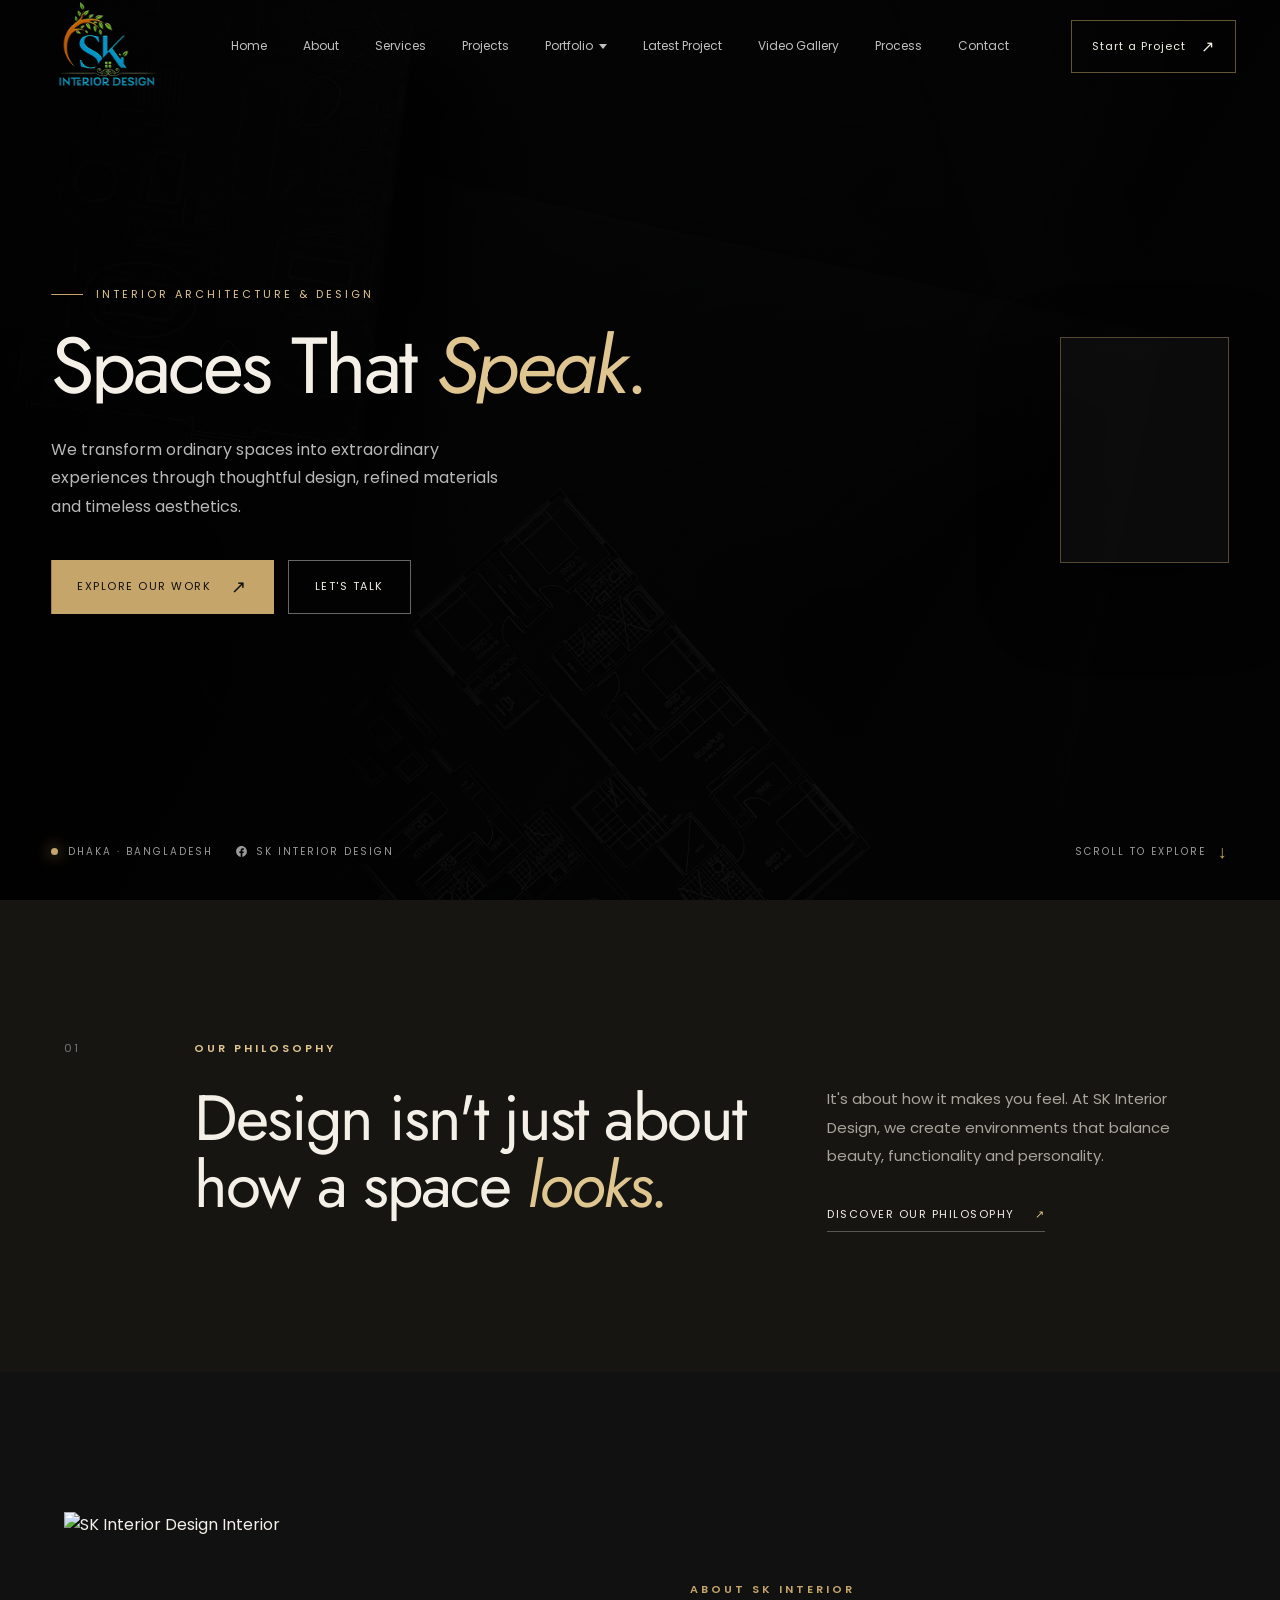
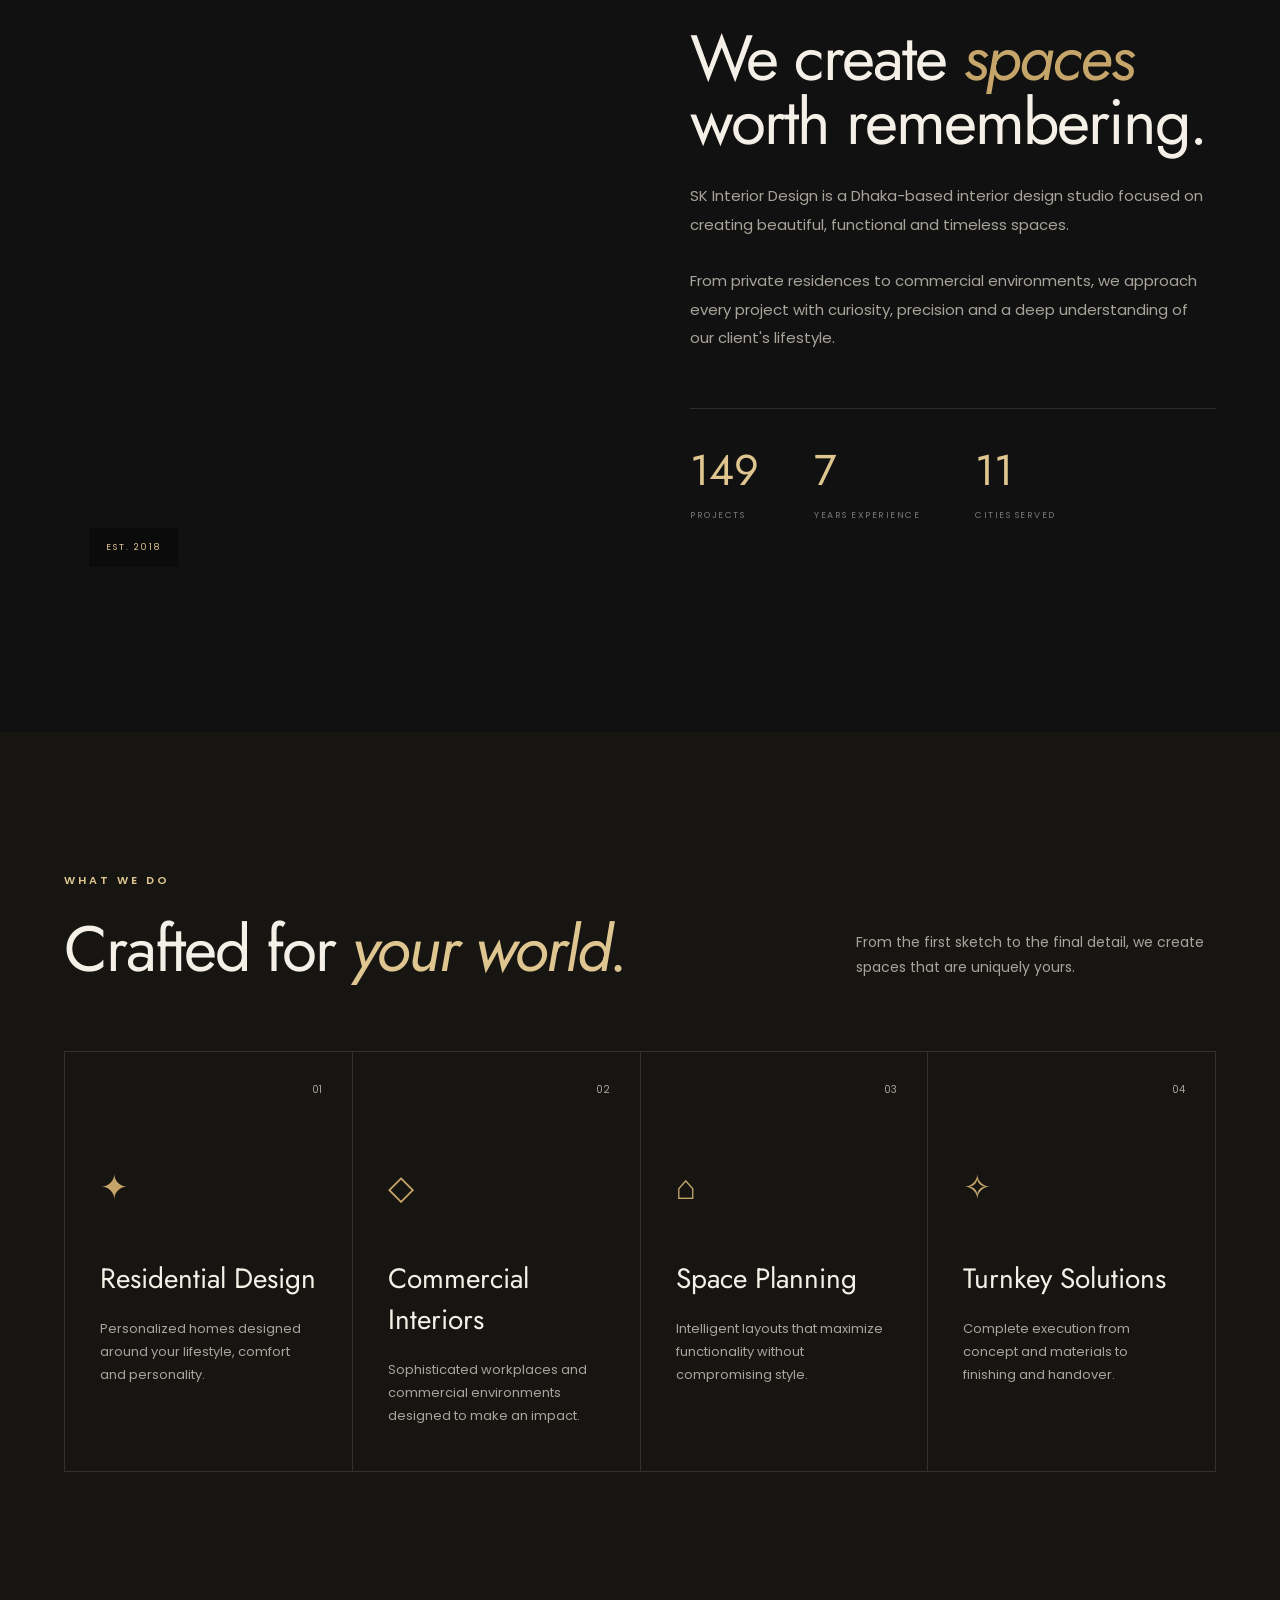
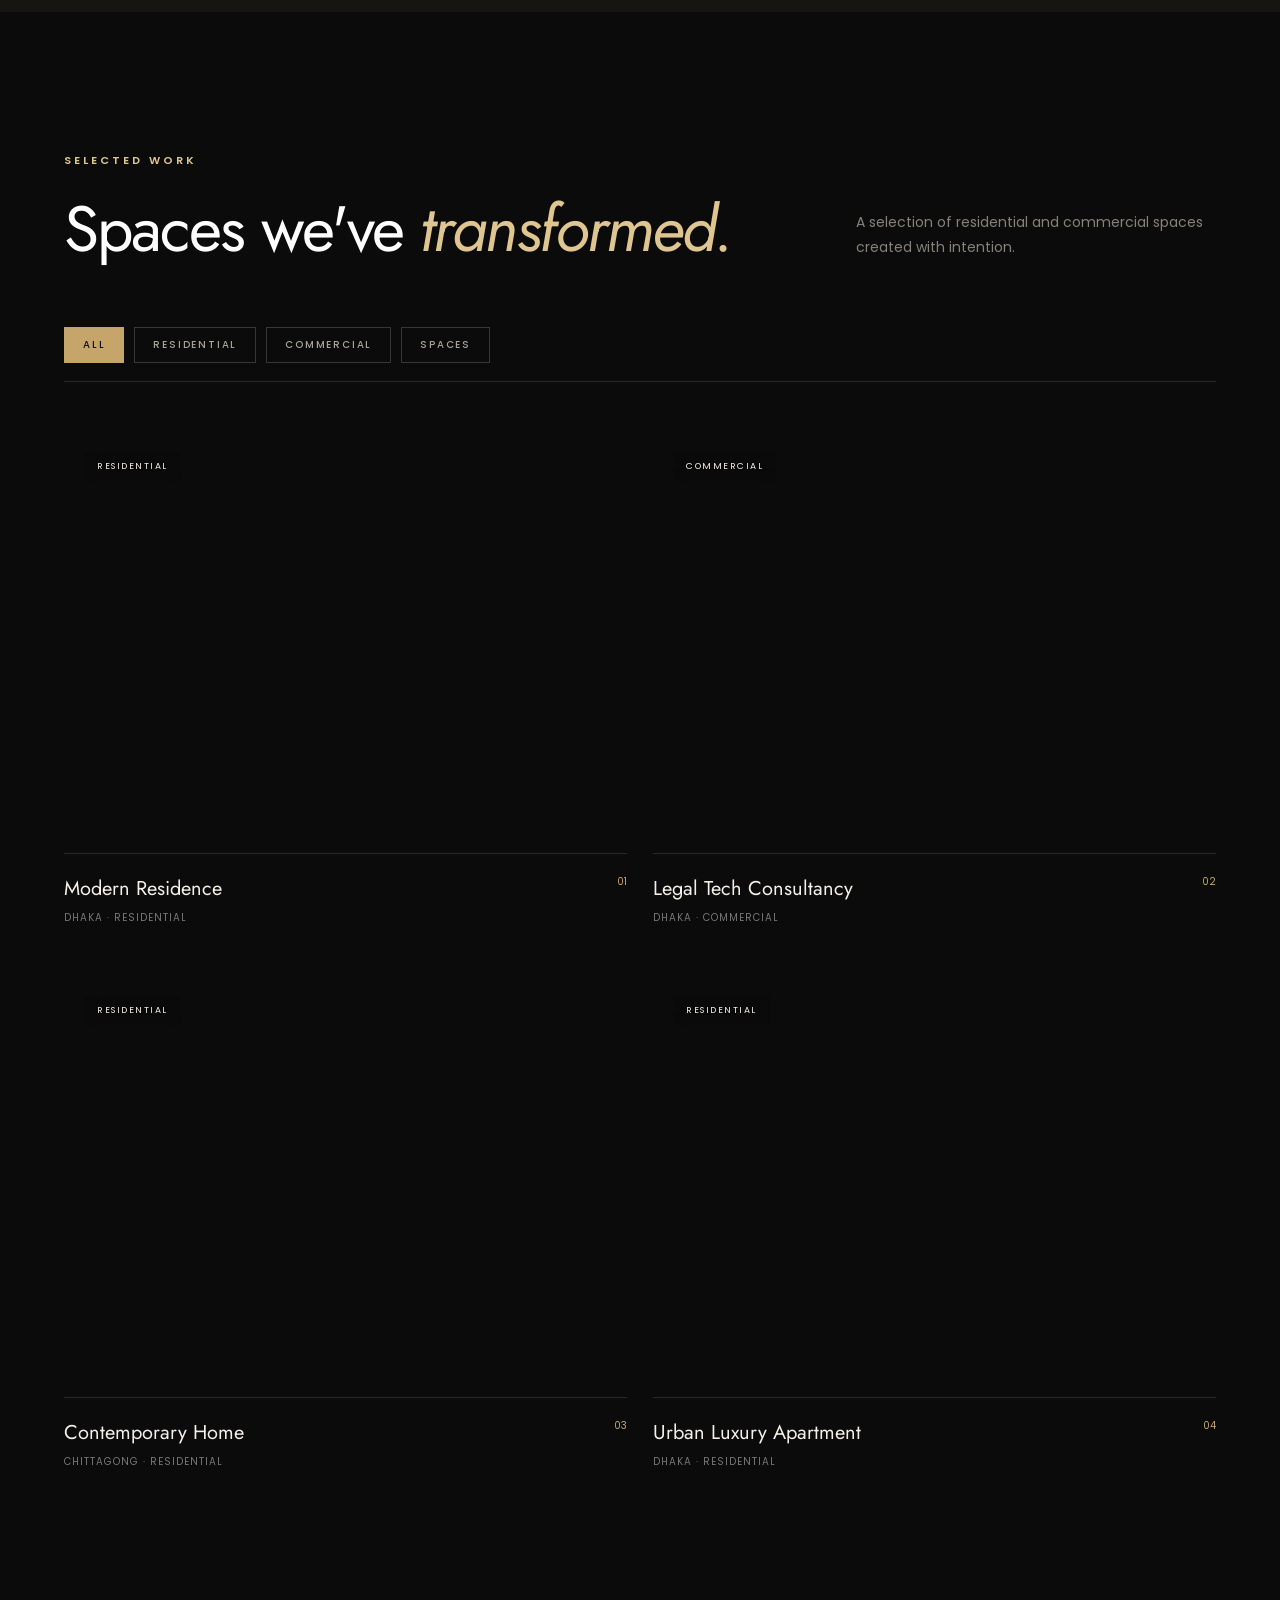
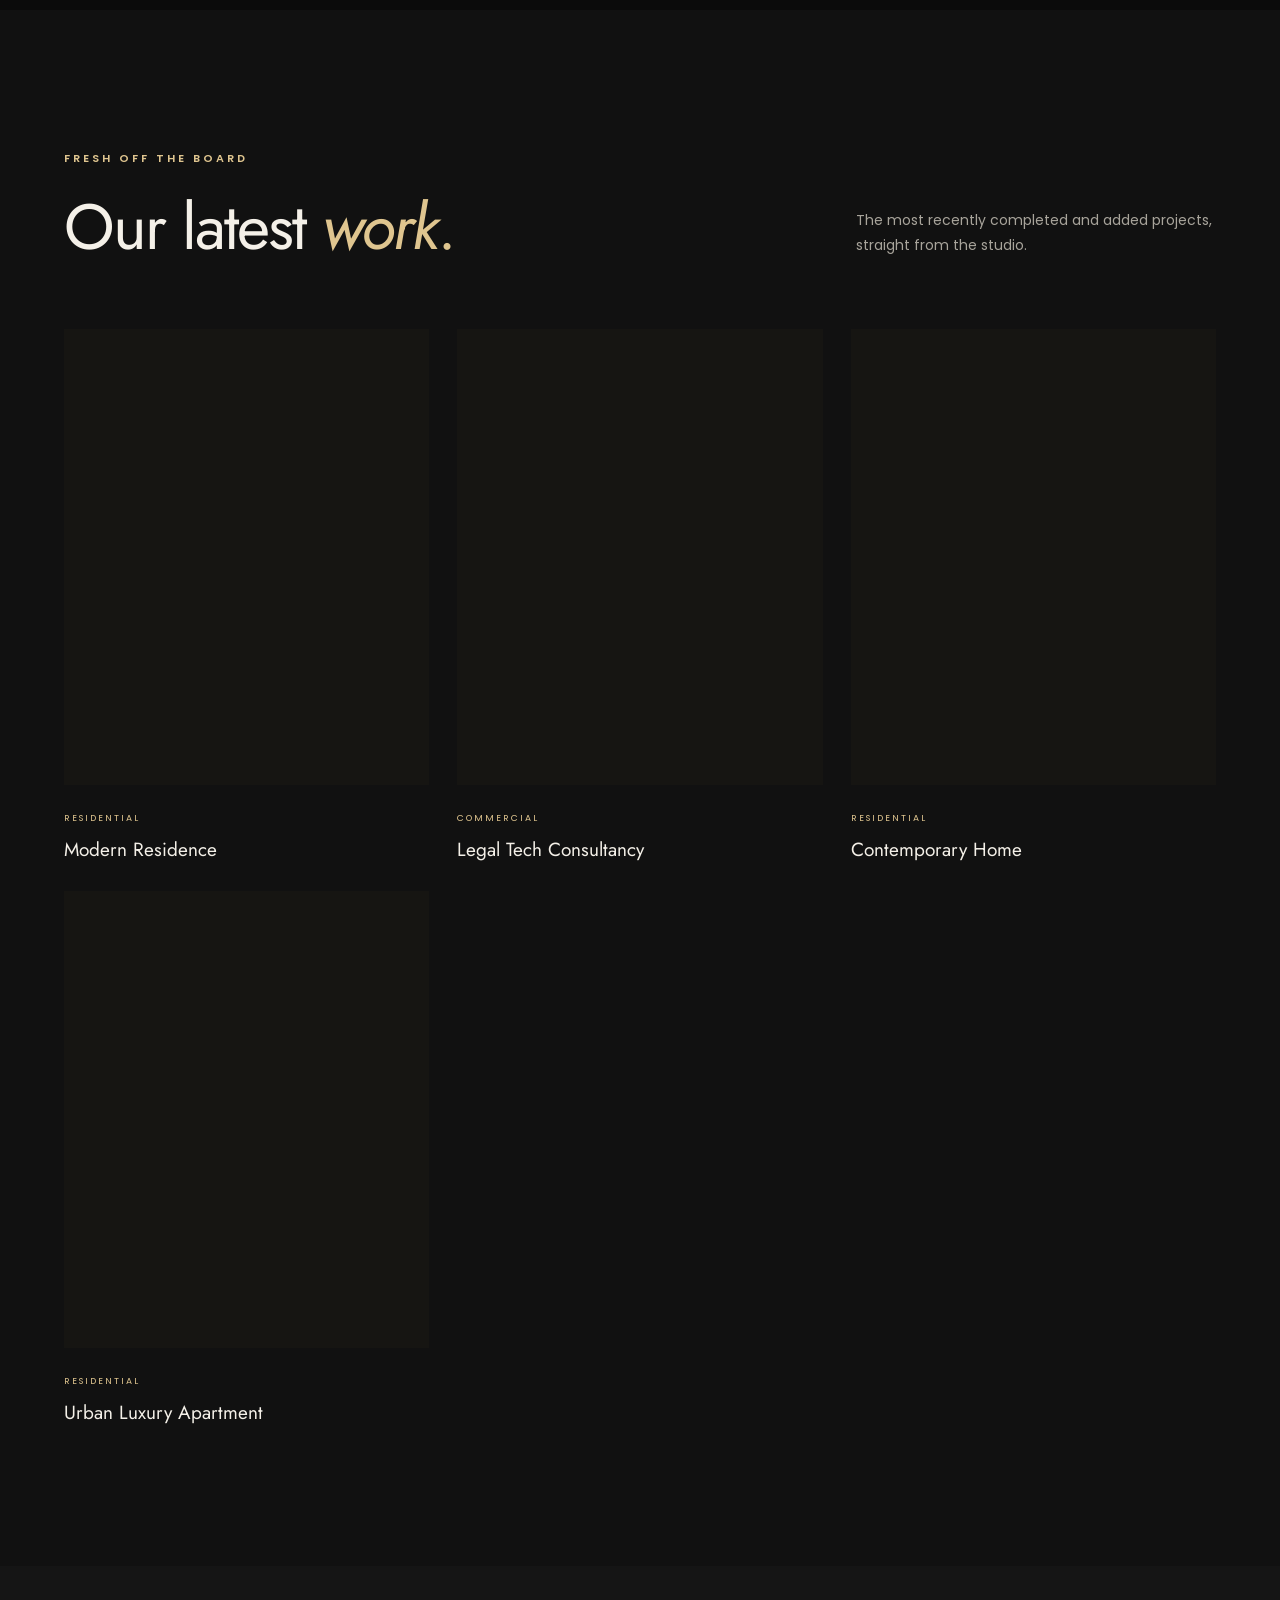
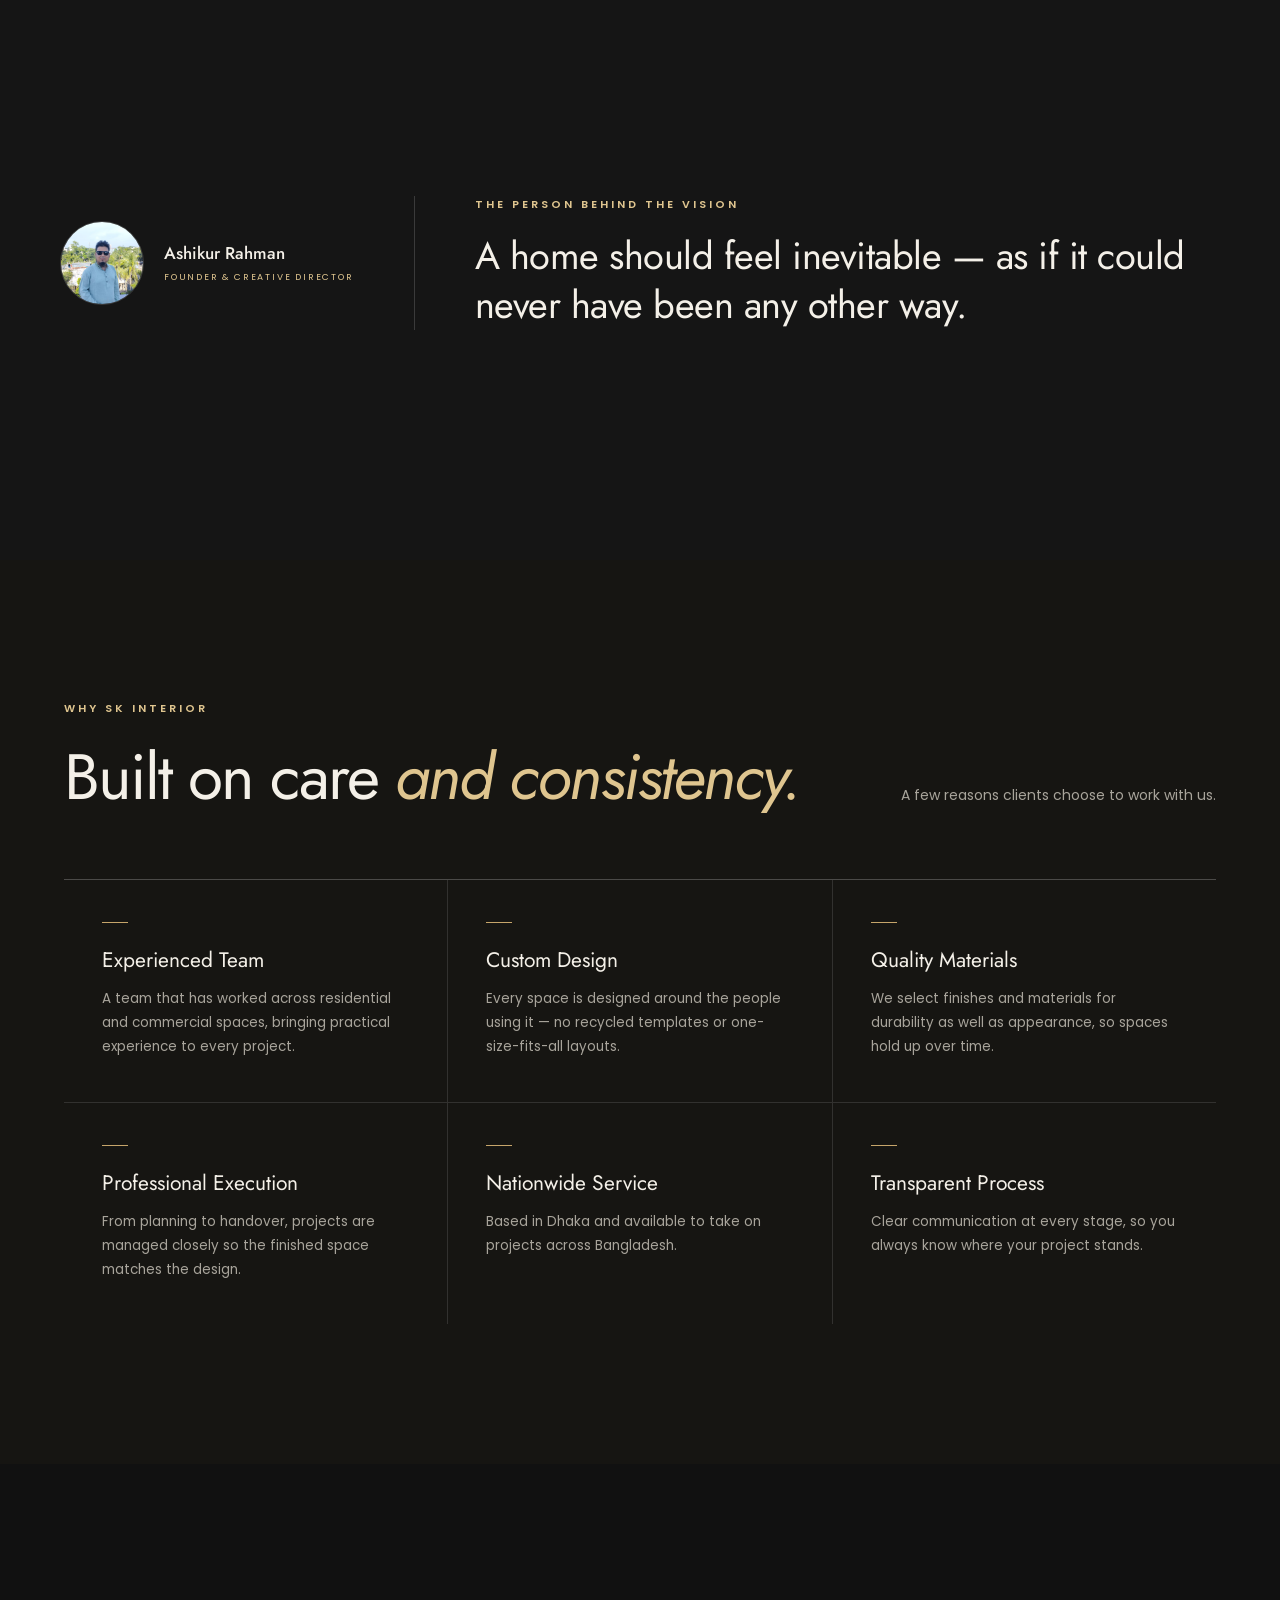
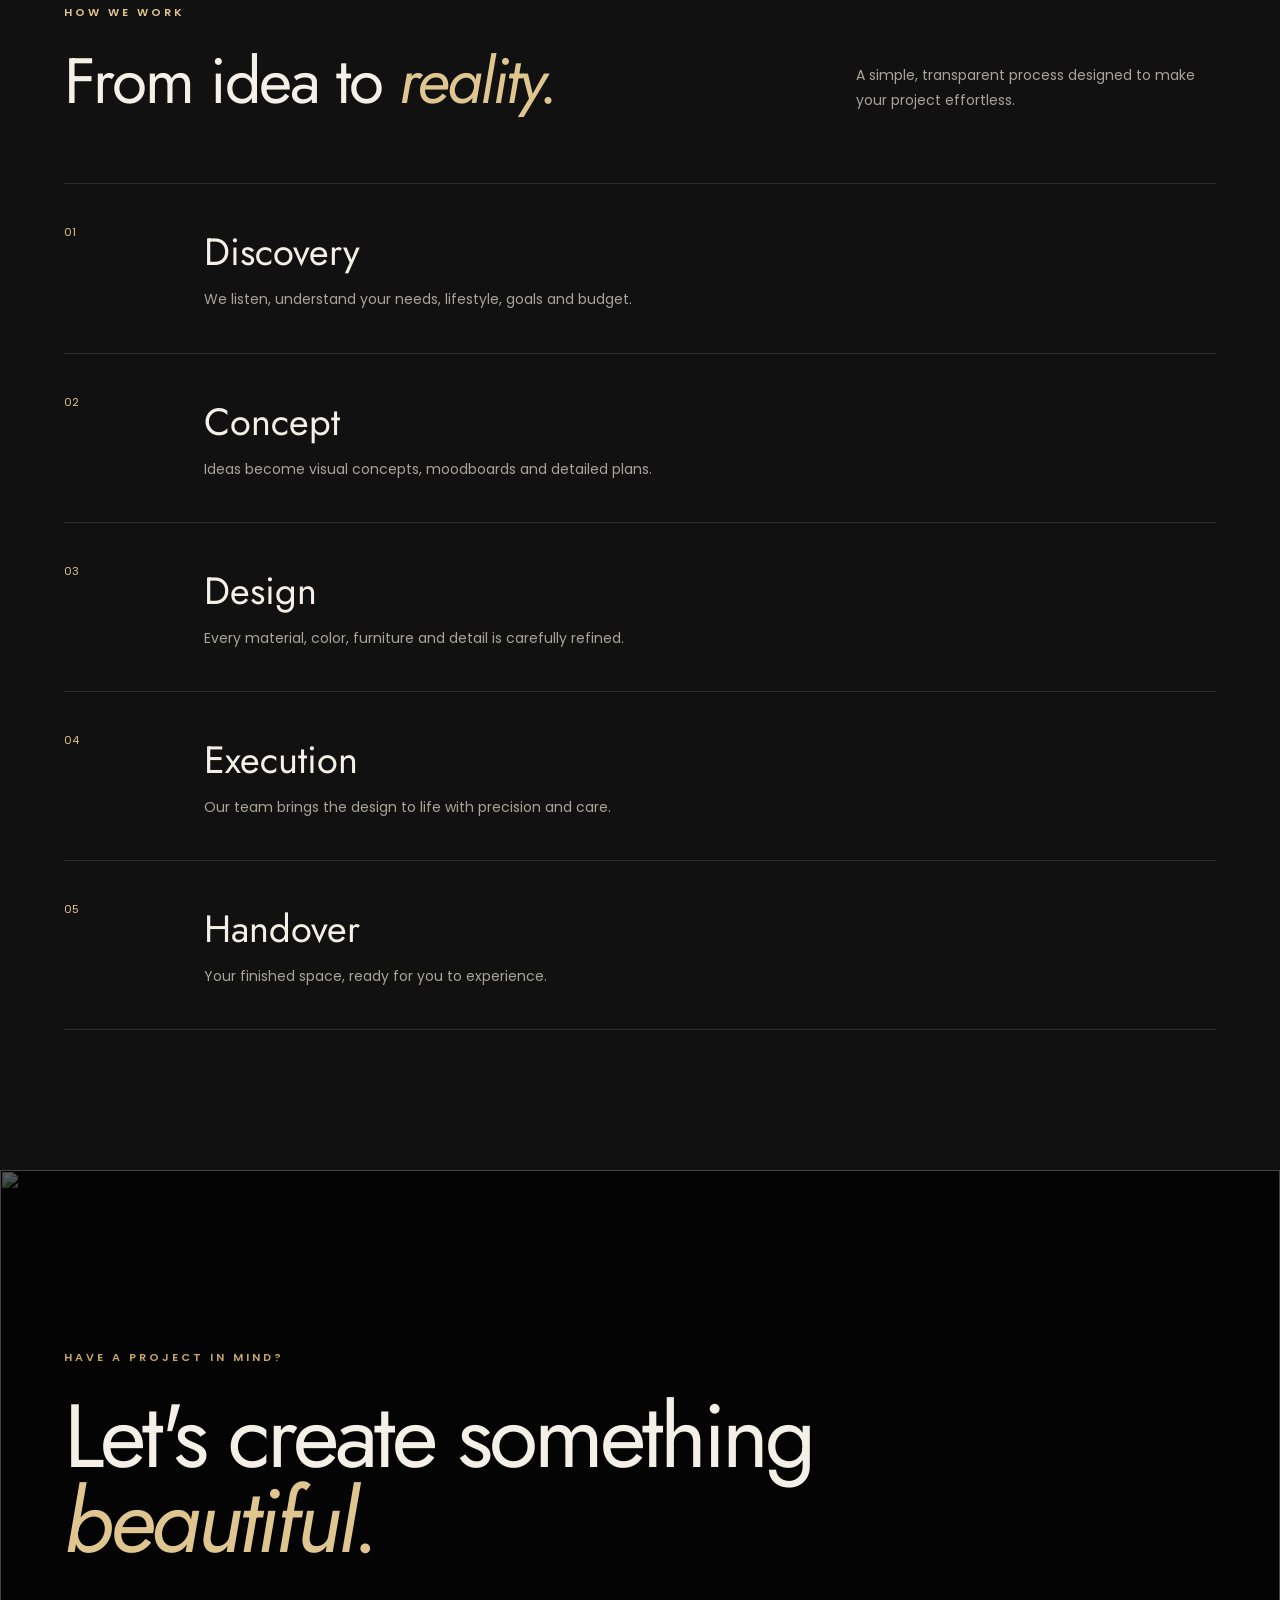
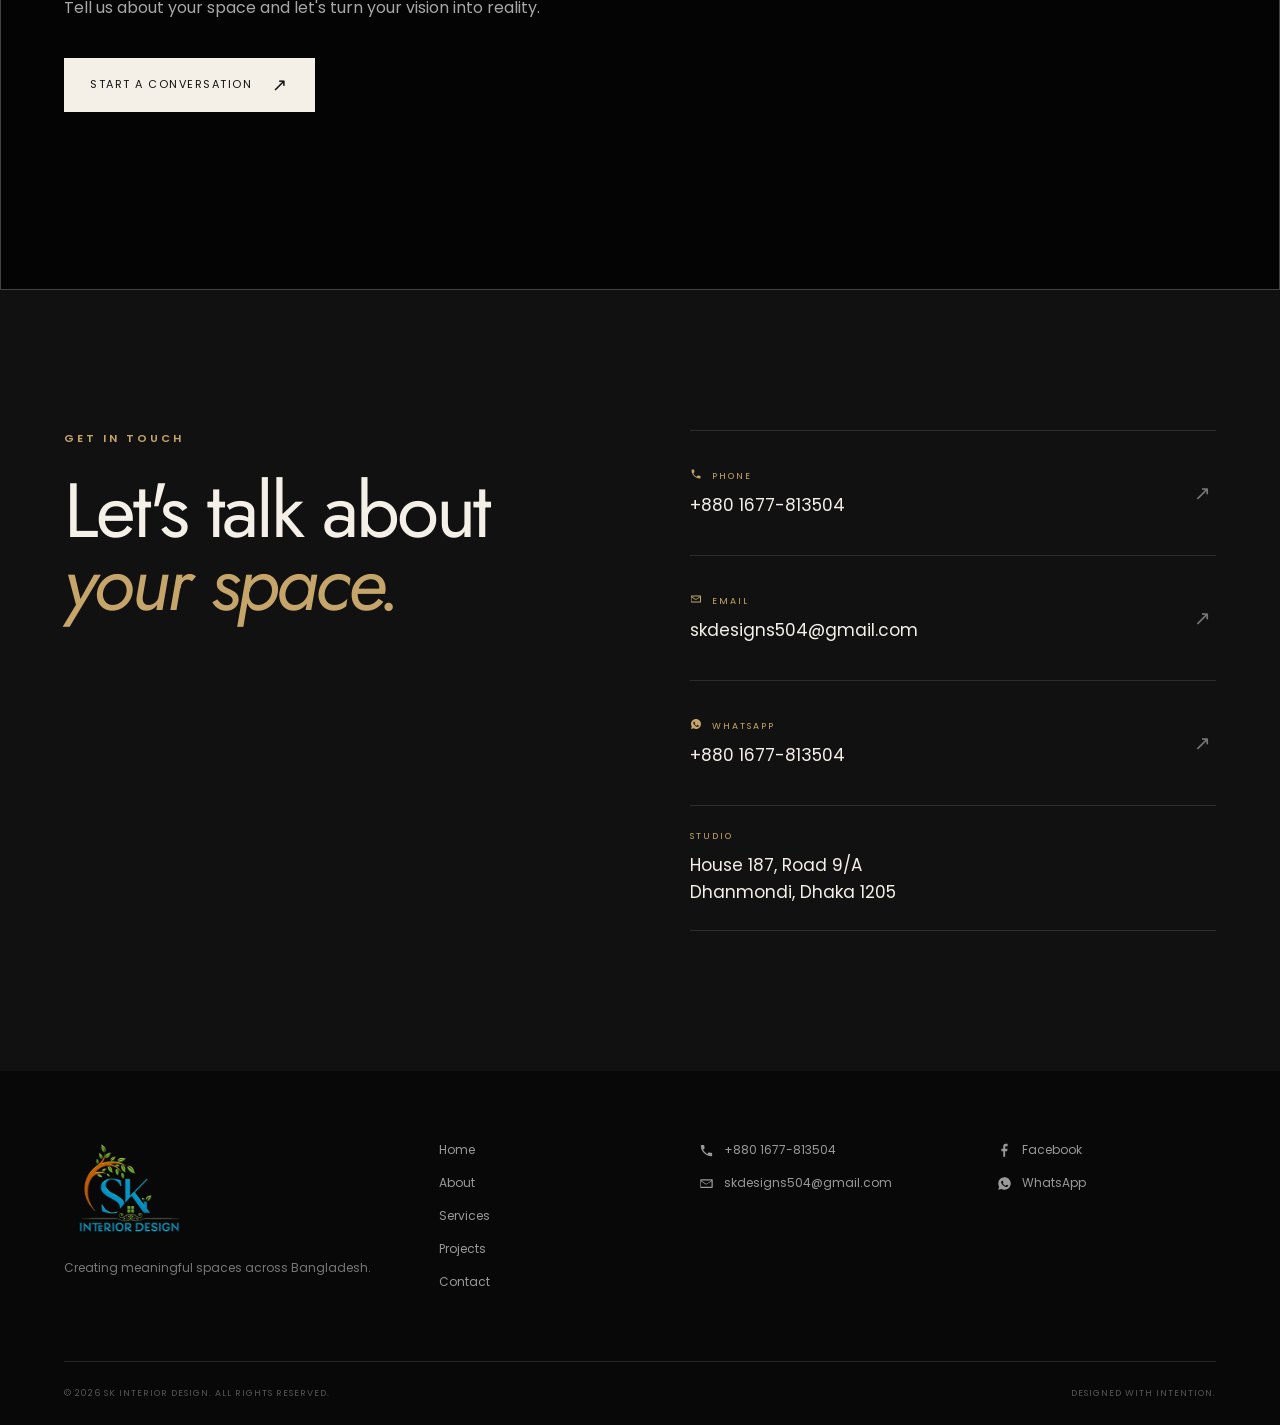
==== commit 7e3c8b74: "Add favicon" ====
--- a/index.html
+++ b/index.html
@@ -7,7 +7,7 @@
     <title>SK Interior Design — Crafting Spaces That Inspire</title>
 
     <meta name="description" content="SK Interior Design creates sophisticated residential, commercial and luxury interior spaces across Bangladesh.">
-
+<link rel="icon" type="image/png" href="images/favicon.png">
     <meta name="color-scheme" content="dark">
     <meta name="theme-color" content="#0b0b0b">
     <link rel="preconnect" href="https://script.google.com">
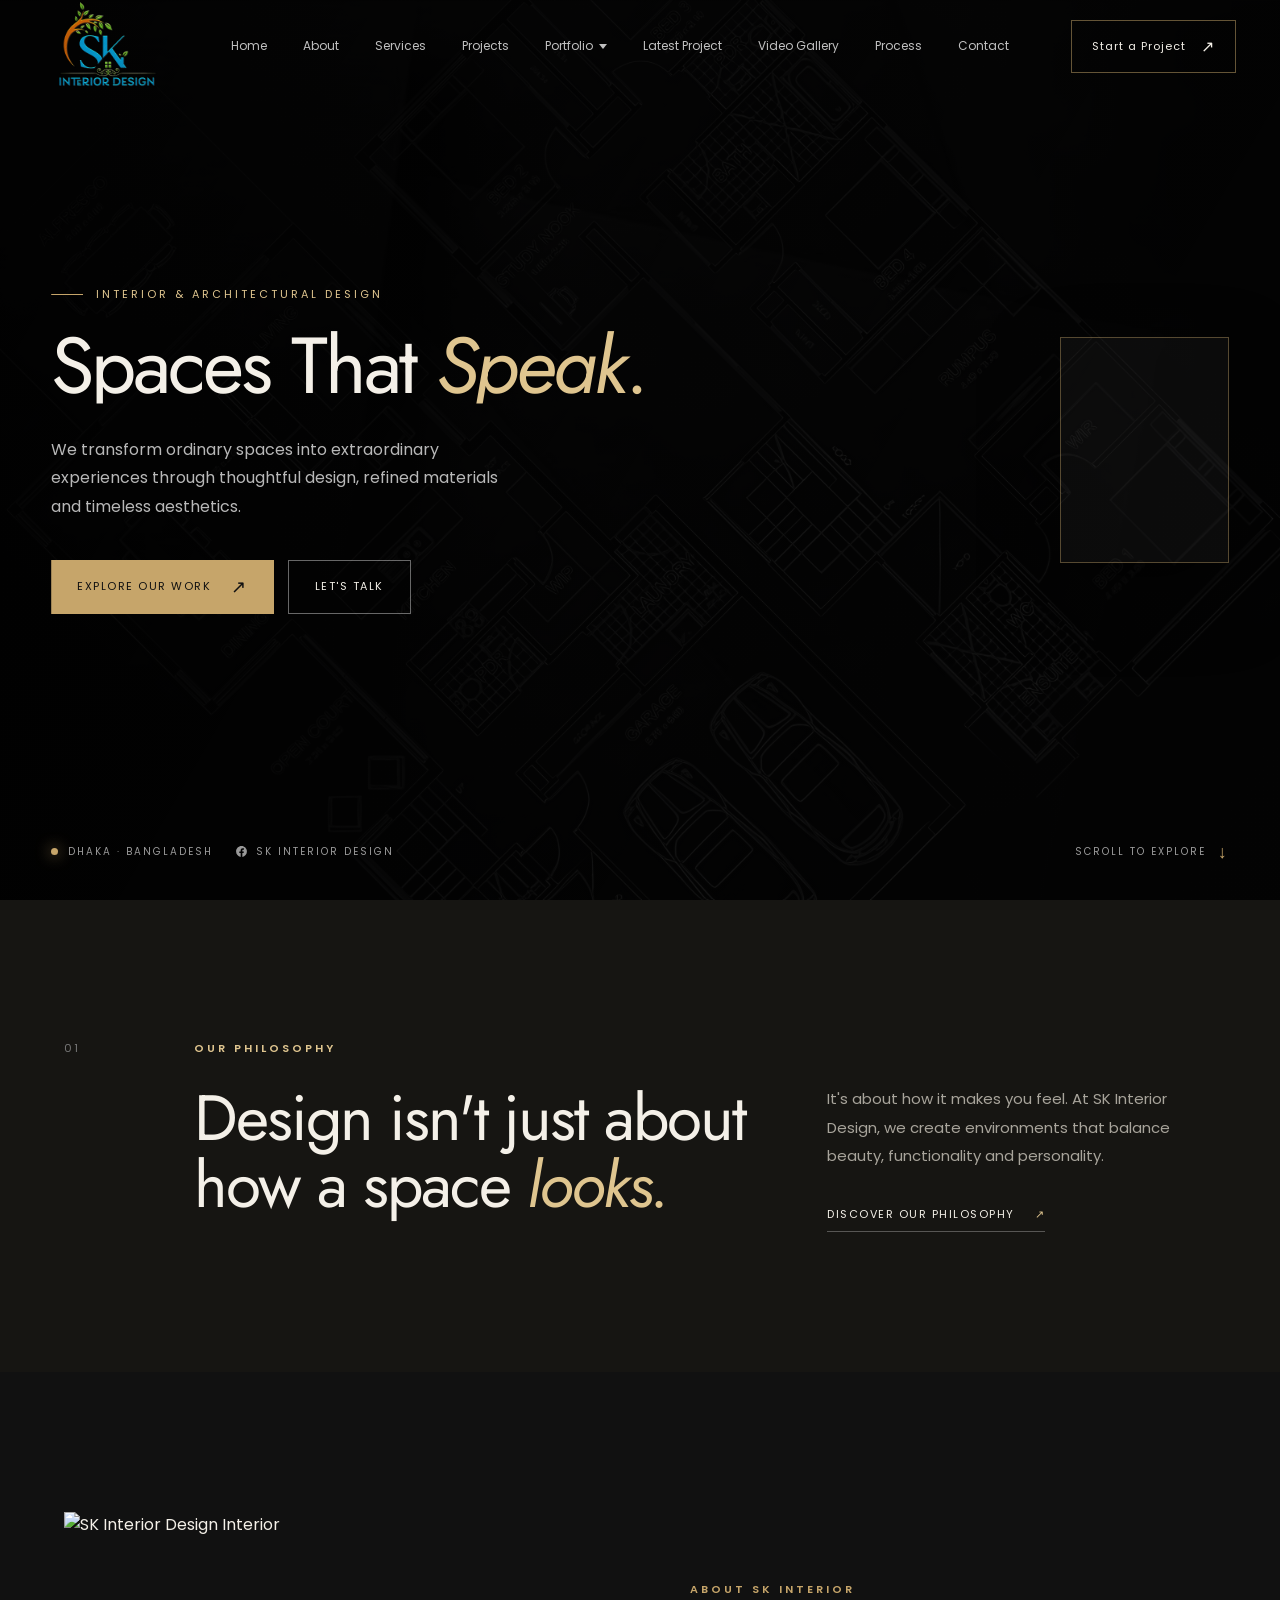
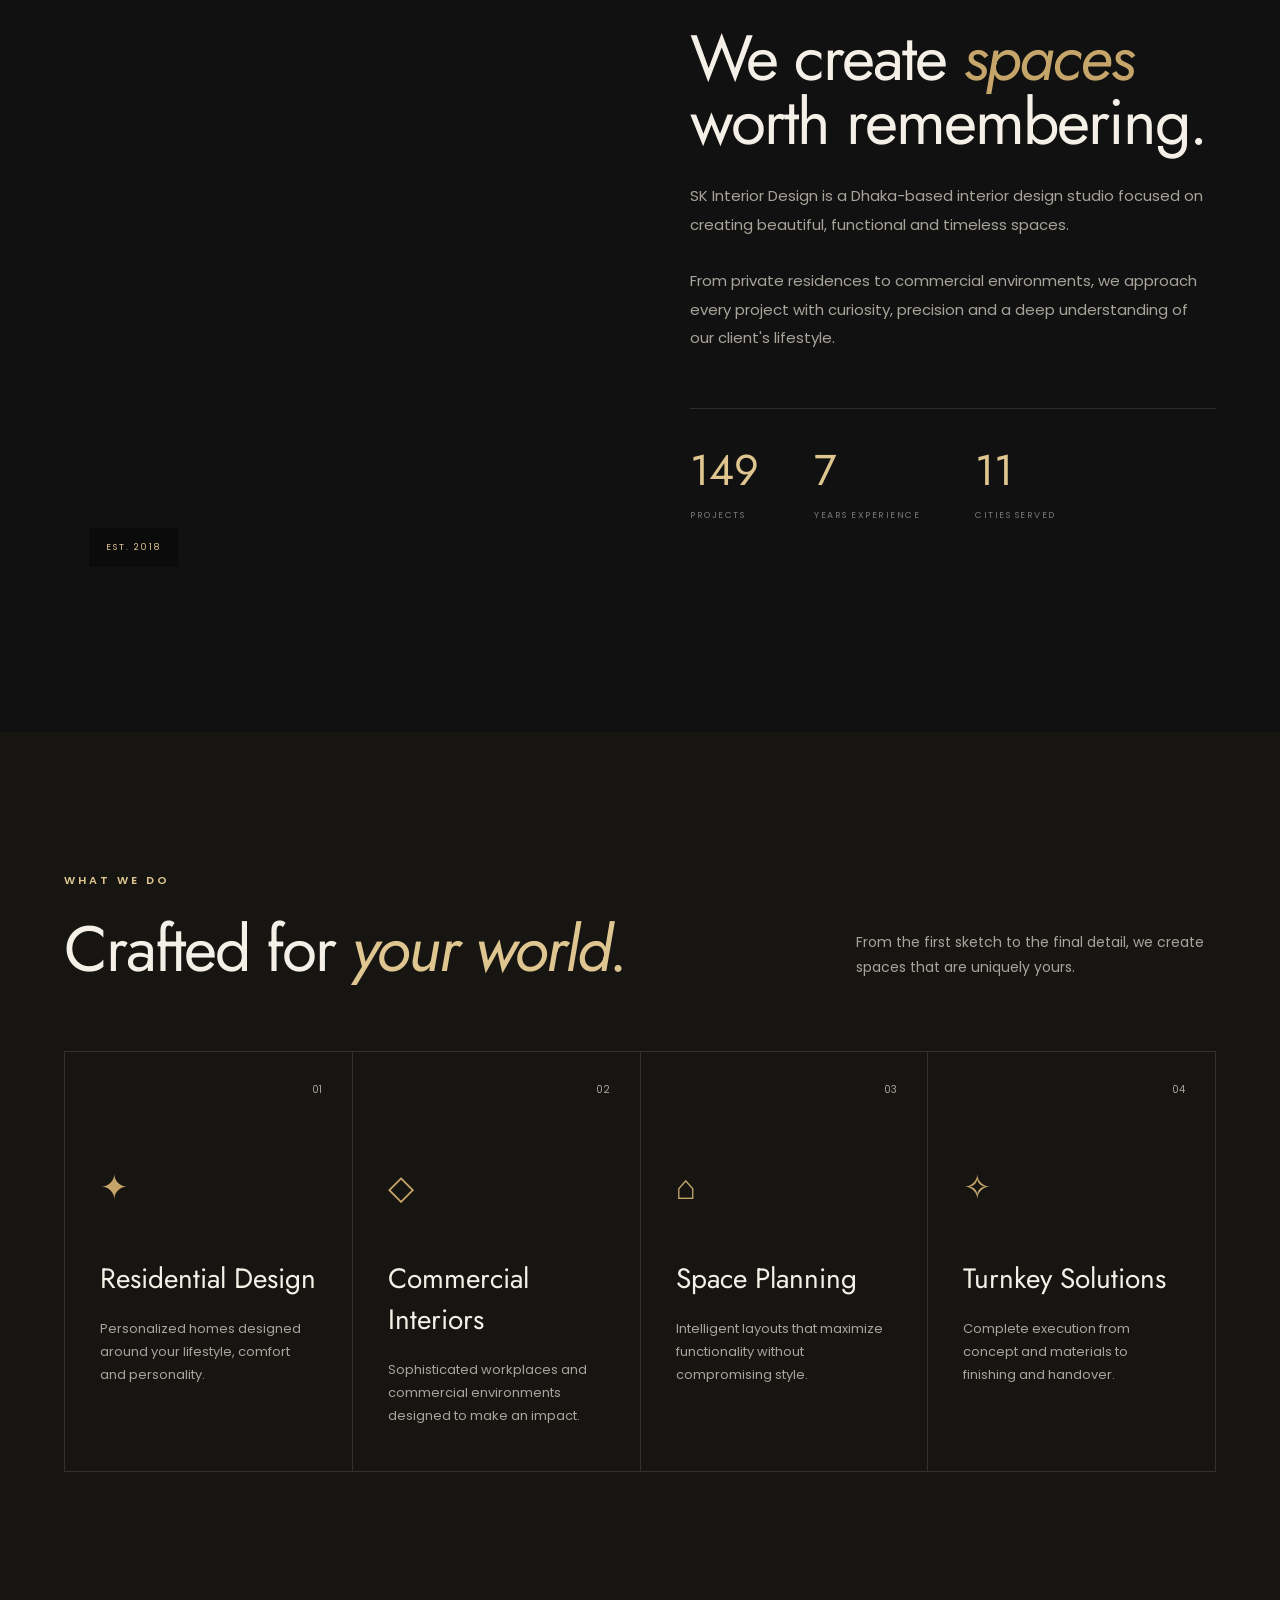
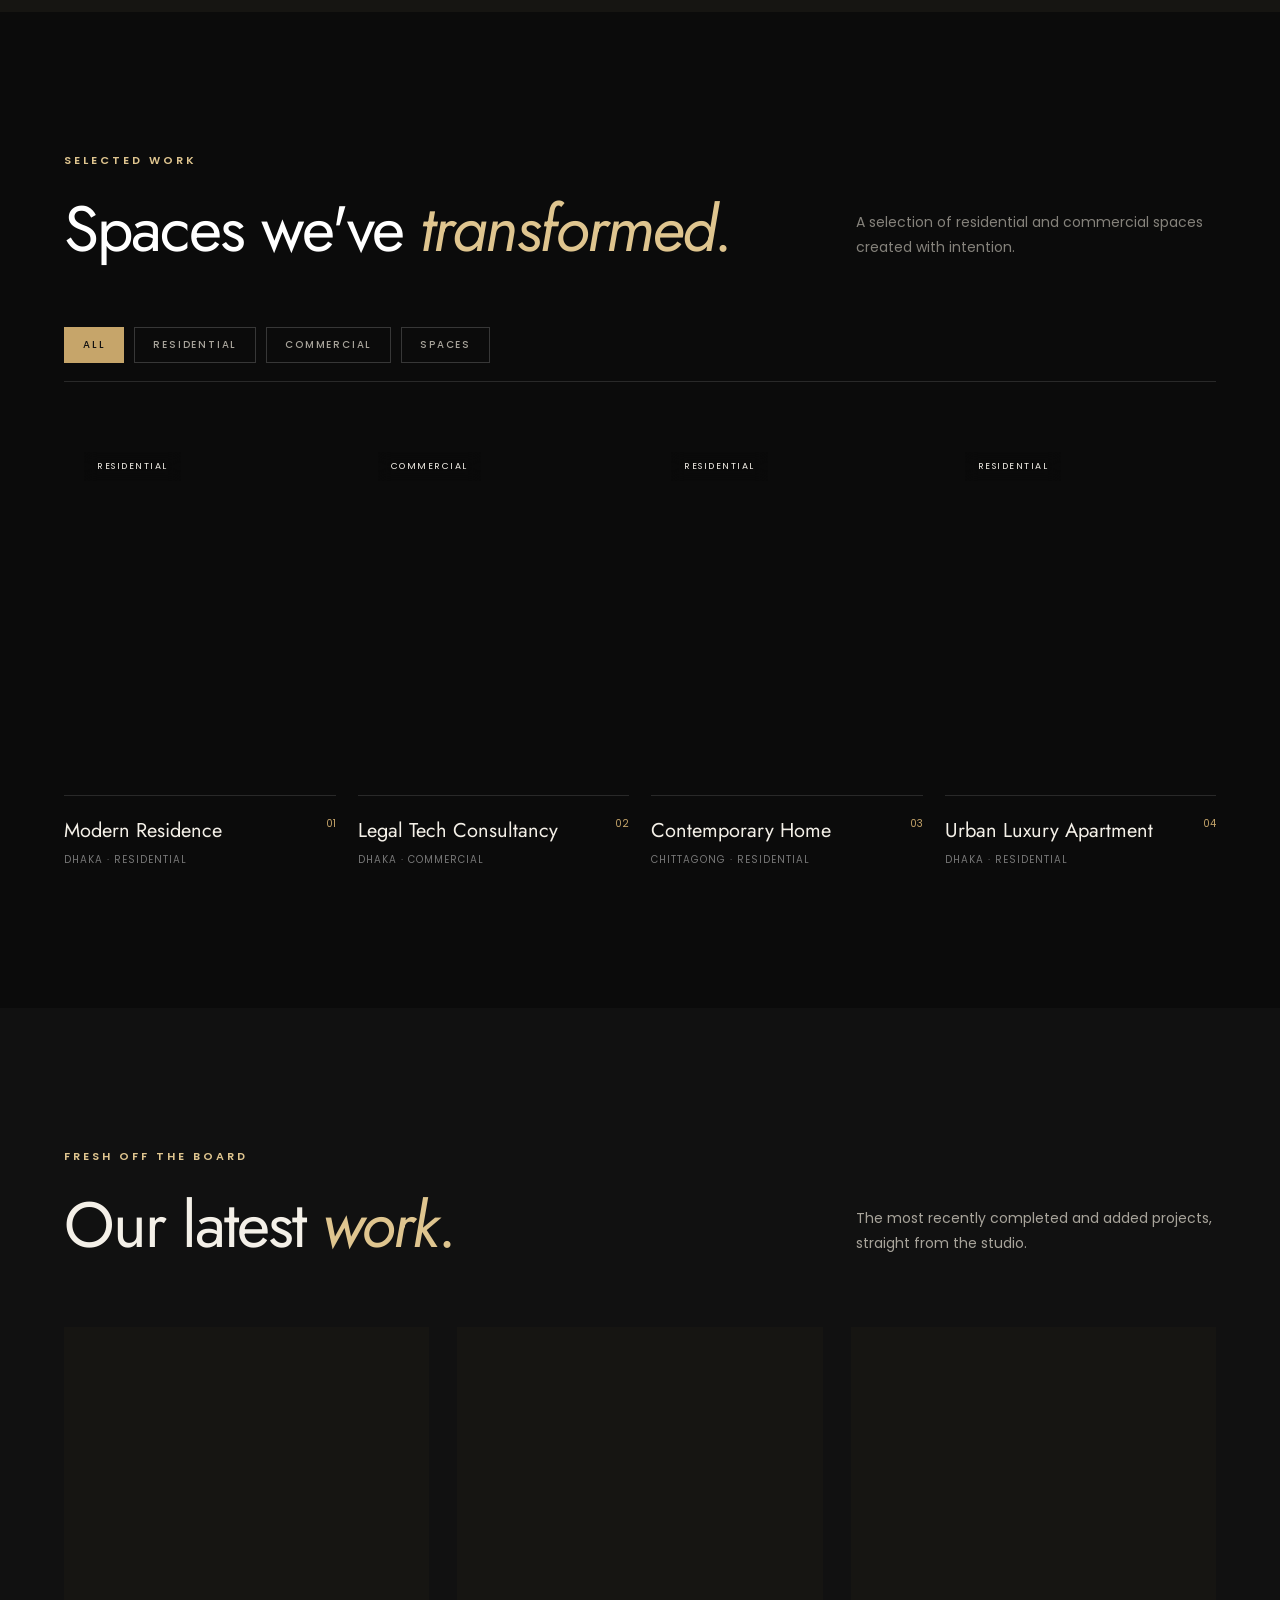
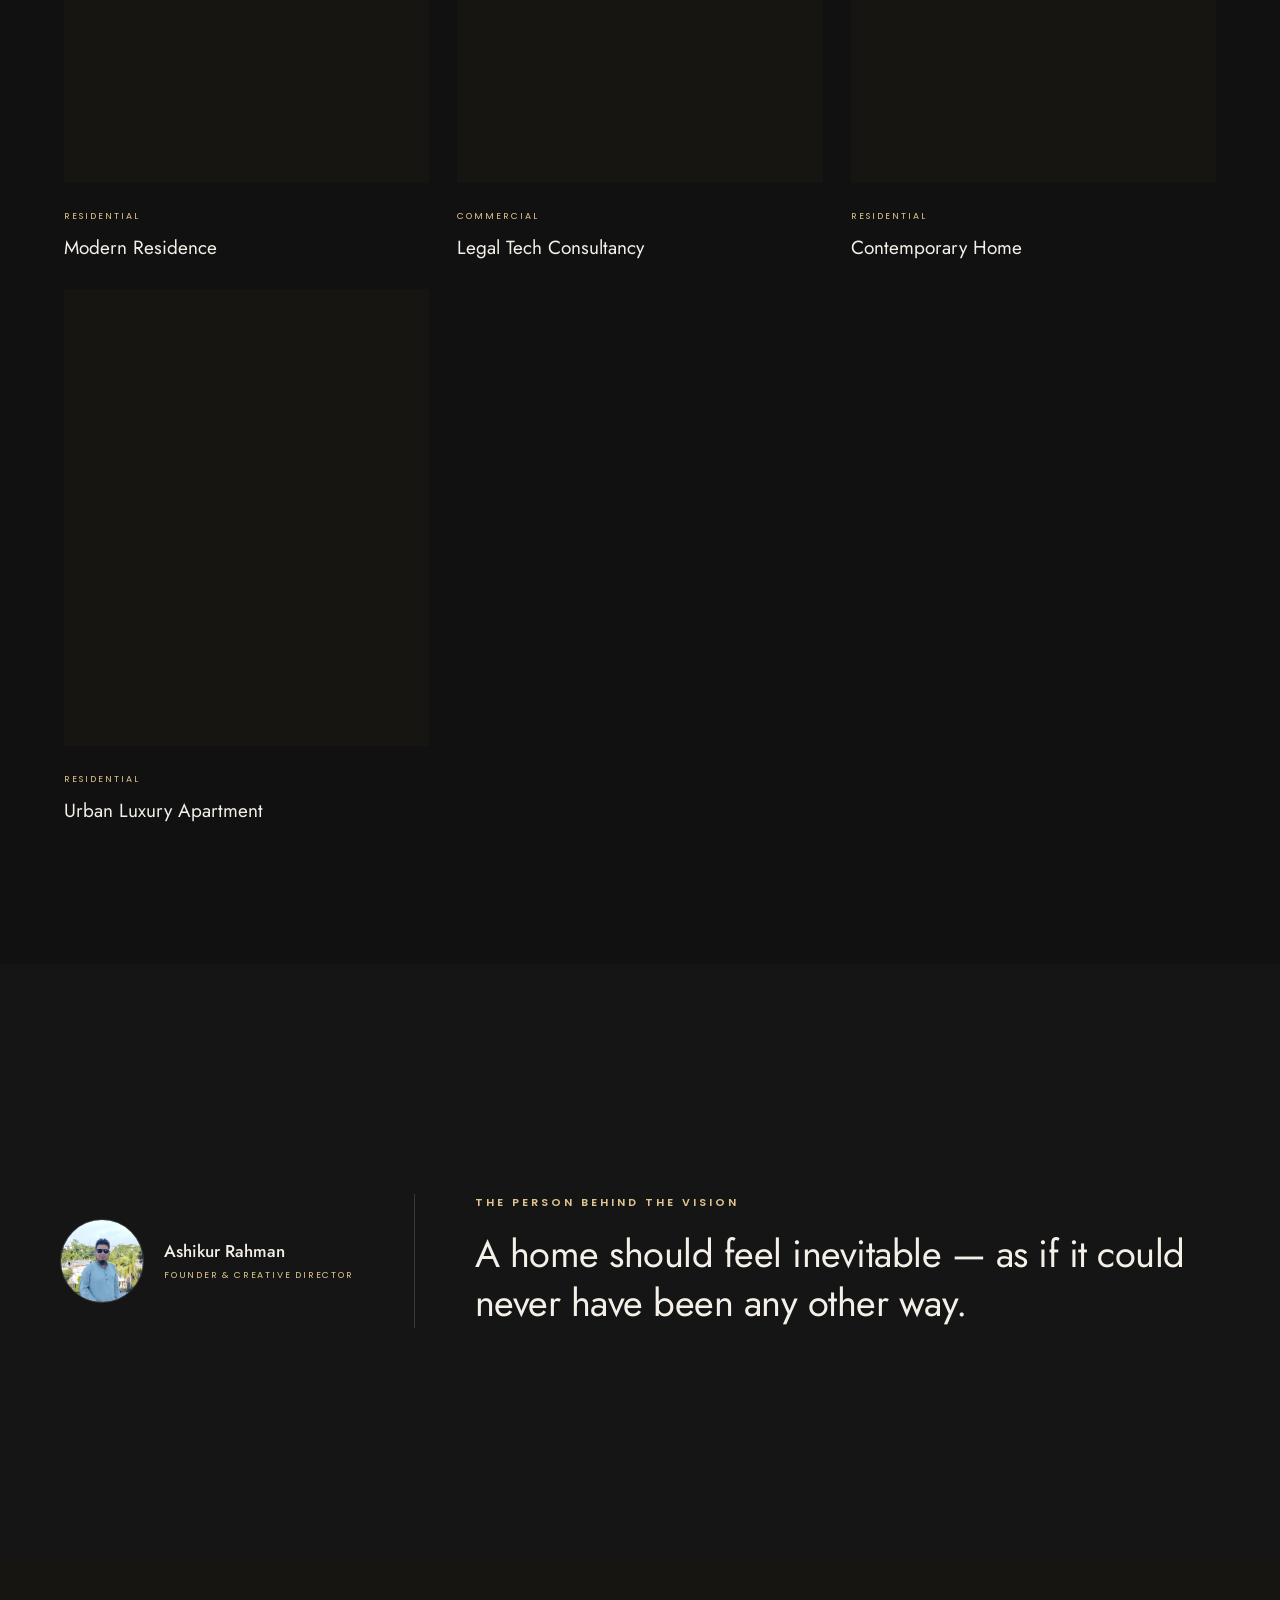
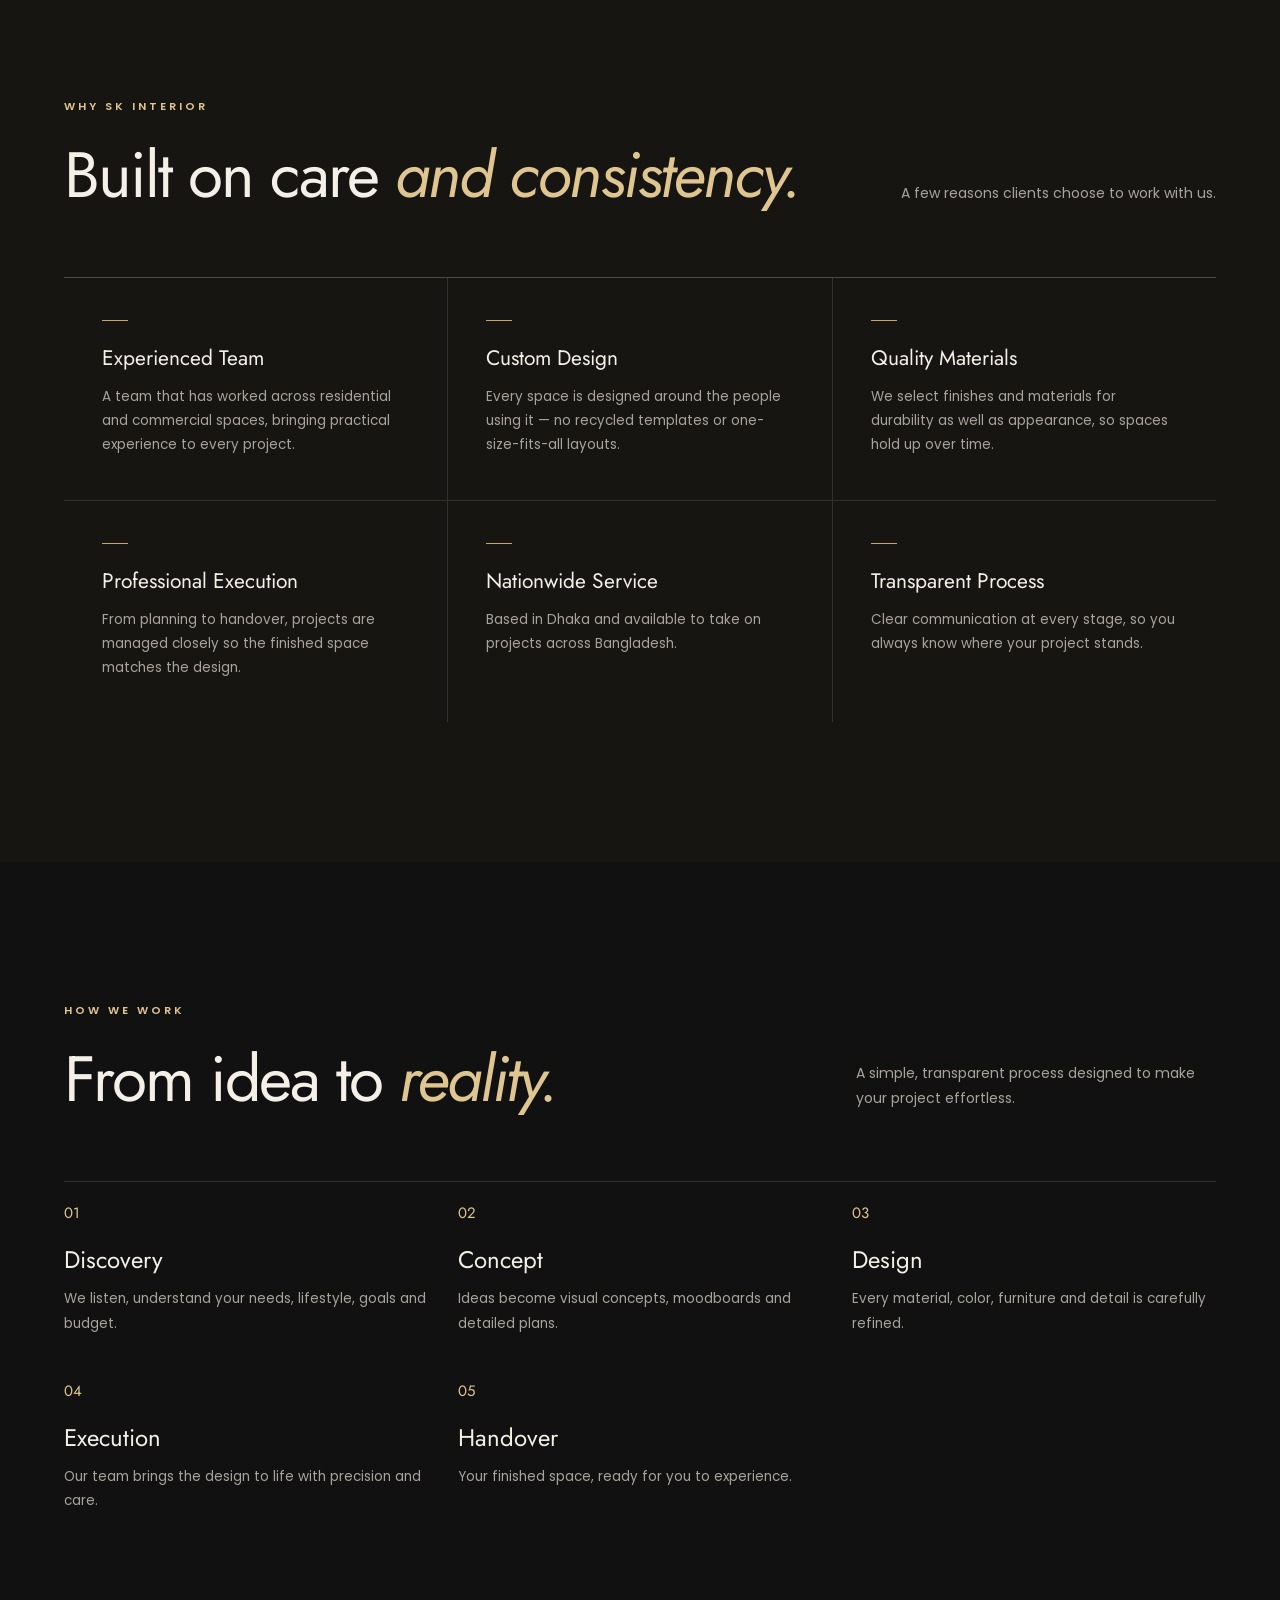
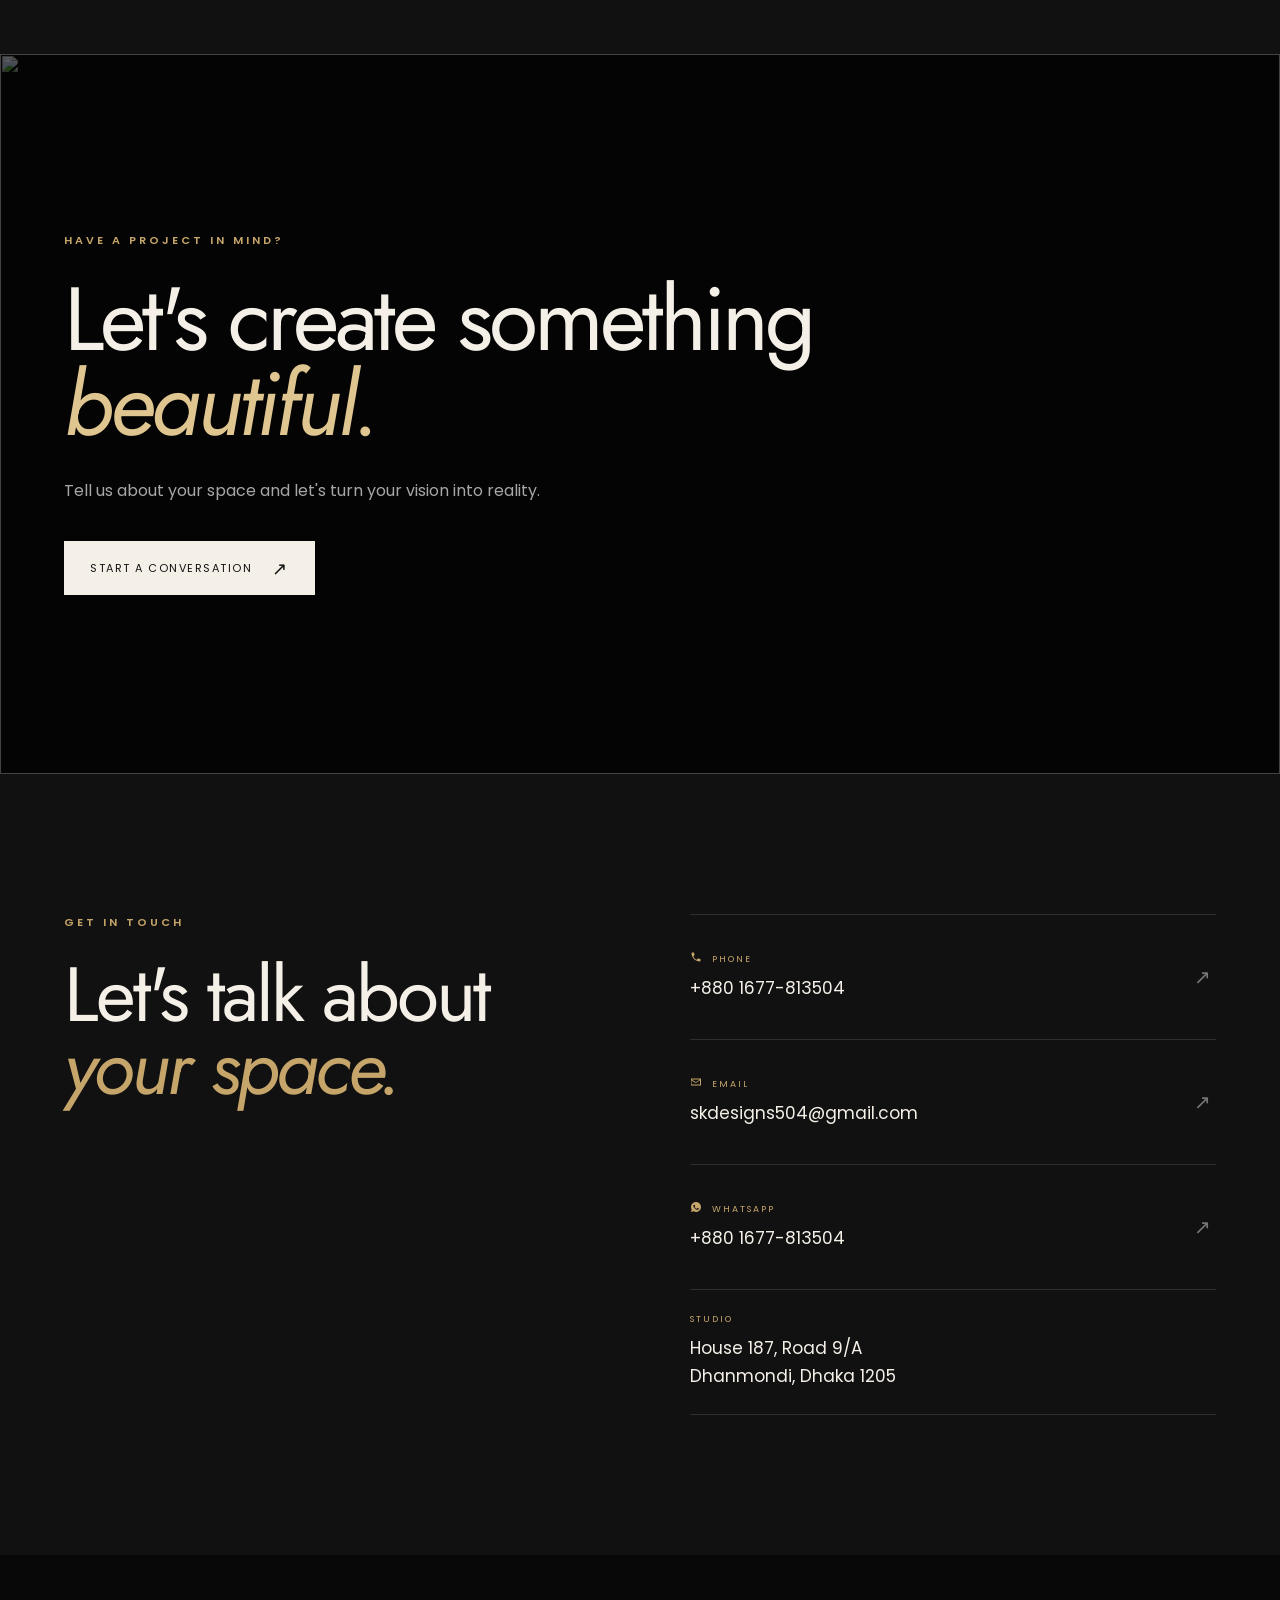
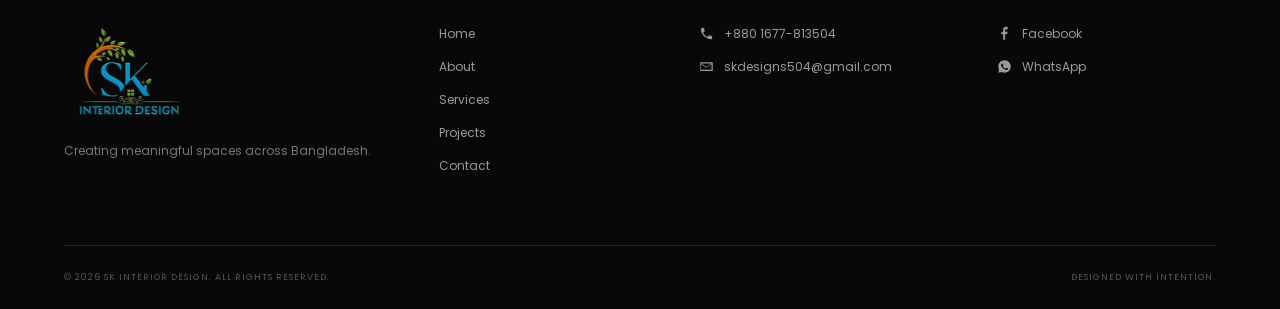
==== commit aabd6e04: "Update SK Interior Design" ====
--- a/index.html
+++ b/index.html
@@ -4,10 +4,10 @@
     <meta charset="UTF-8">
     <meta name="viewport" content="width=device-width, initial-scale=1.0">
 
-    <title>SK Interior Design — Crafting Spaces That Inspire</title>
+    <title>SK Interior Design</title>
 
     <meta name="description" content="SK Interior Design creates sophisticated residential, commercial and luxury interior spaces across Bangladesh.">
-<link rel="icon" type="image/png" href="images/favicon.png">
+     <link rel="icon" type="image/png" href="images/favicon.png">
     <meta name="color-scheme" content="dark">
     <meta name="theme-color" content="#0b0b0b">
     <link rel="preconnect" href="https://script.google.com">
@@ -111,7 +111,7 @@
 
                     <div class="hero-kicker">
                         <span></span>
-                        INTERIOR ARCHITECTURE & DESIGN
+                        INTERIOR & ARCHITECTURAL DESIGN
                     </div>
 
                     <h1>
--- a/style.css
+++ b/style.css
@@ -1238,9 +1238,9 @@
 .project-grid {
     display: grid;
 
-    grid-template-columns: minmax(0, 1fr) minmax(0, 1fr);
-
-    gap: 50px 26px;
+    grid-template-columns: repeat(4, minmax(0, 1fr));
+
+    gap: 40px 22px;
 
     min-width: 0;
 }
@@ -1269,7 +1269,7 @@
     width: 100%;
     max-width: 100%;
 
-    height: 420px;
+    aspect-ratio: 3 / 4;
 }
 
 .project-image img {
@@ -1572,59 +1572,63 @@
 }
 
 .process-list {
+    display: grid;
+
+    grid-template-columns: repeat(3, minmax(0, 1fr));
+
+    gap: 44px 30px;
+
+    padding-top: 20px;
+
     border-top: 1px solid var(--line);
 
     min-width: 0;
 }
 
 .process-item {
-    display: grid;
-
-    grid-template-columns: 100px minmax(0, 1fr);
-
-    gap: 40px;
-
-    padding: 40px 0;
-
-    border-bottom: 1px solid var(--line);
-
-    transition: .3s ease;
-
-    min-width: 0;
-}
-
-.process-item > * {
-    min-width: 0;
+    min-width: 0;
+
+    padding: 0;
+
+    border-bottom: 0;
+
+    transition: transform .3s ease;
 }
 
 .process-item:hover {
-    padding-left: 20px;
+    transform: translateY(-6px);
 }
 
 .process-item > span {
-    font-size: 11px;
+    display: block;
+
+    font-family: var(--font-heading);
+
+    font-size: 15px;
 
     color: var(--gold-light);
+
+    margin-bottom: 18px;
 }
 
 .process-item h3 {
     font-family: var(--font-heading);
 
-    font-size: 38px;
+    font-size: 24px;
 
     font-weight: 400;
 }
 
 .process-item p {
-    max-width: 520px;
+    max-width: 100%;
 
     color: var(--muted);
 
     line-height: 1.8;
 
-    margin-top: 8px;
-
-    font-size: 14px;
+    margin-top: 10px;
+
+    font-size: 13.5px;
 }
 
 
@@ -2415,18 +2419,14 @@
     /* ================= PROJECTS ================= */
 
     .project-grid {
-        grid-template-columns: repeat(2, minmax(0, 1fr));
-
-        gap: 28px 14px;
+        grid-template-columns: repeat(3, minmax(0, 1fr));
+
+        gap: 26px 16px;
     }
 
     .project-large,
     .project-wide {
         grid-column: span 1;
-    }
-
-    .project-image {
-        height: 220px;
     }
 
     .project-overlay span {
@@ -2536,20 +2536,26 @@
 
     /* ================= PROCESS ================= */
 
-    .process-item {
-        grid-template-columns:
-            minmax(0, 50px)
-            minmax(0, 1fr);
-
-        gap: 20px;
+    .process-list {
+        grid-template-columns: repeat(3, minmax(0, 1fr));
+
+        gap: 24px 12px;
+    }
+
+    .process-item > span {
+        font-size: 11px;
+
+        margin-bottom: 8px;
     }
 
     .process-item h3 {
-        font-size: 30px;
+        font-size: 13px;
+
+        line-height: 1.25;
     }
 
     .process-item p {
-        max-width: 100%;
+        display: none;
     }
 
 
@@ -2665,11 +2671,9 @@
     /* PROJECTS */
 
     .project-grid {
-        gap: 22px 10px;
-    }
-
-    .project-image {
-        height: 170px;
+        grid-template-columns: repeat(2, minmax(0, 1fr));
+
+        gap: 20px 10px;
     }
 
 
@@ -3505,6 +3509,19 @@
     gap: 30px;
 
     min-width: 0;
+}
+
+
+.view-all-row {
+    grid-column: 1 / -1;
+
+    text-align: center;
+
+    margin-top: 46px;
+}
+
+.view-all-row .button {
+    display: inline-flex;
 }
 
 
@@ -3682,7 +3699,29 @@
     /* WHY SK */
 
     .why-grid {
-        grid-template-columns: 1fr;
+        grid-template-columns: repeat(3, minmax(0, 1fr));
+
+        gap: 1px;
+    }
+
+    .why-item {
+        padding: 16px 10px;
+    }
+
+    .why-mark {
+        width: 18px;
+        margin-bottom: 10px;
+    }
+
+    .why-item h3 {
+        font-size: 12px;
+        line-height: 1.3;
+
+        margin-bottom: 0;
+    }
+
+    .why-item p {
+        display: none;
     }
 
     /* LATEST PROJECT */
